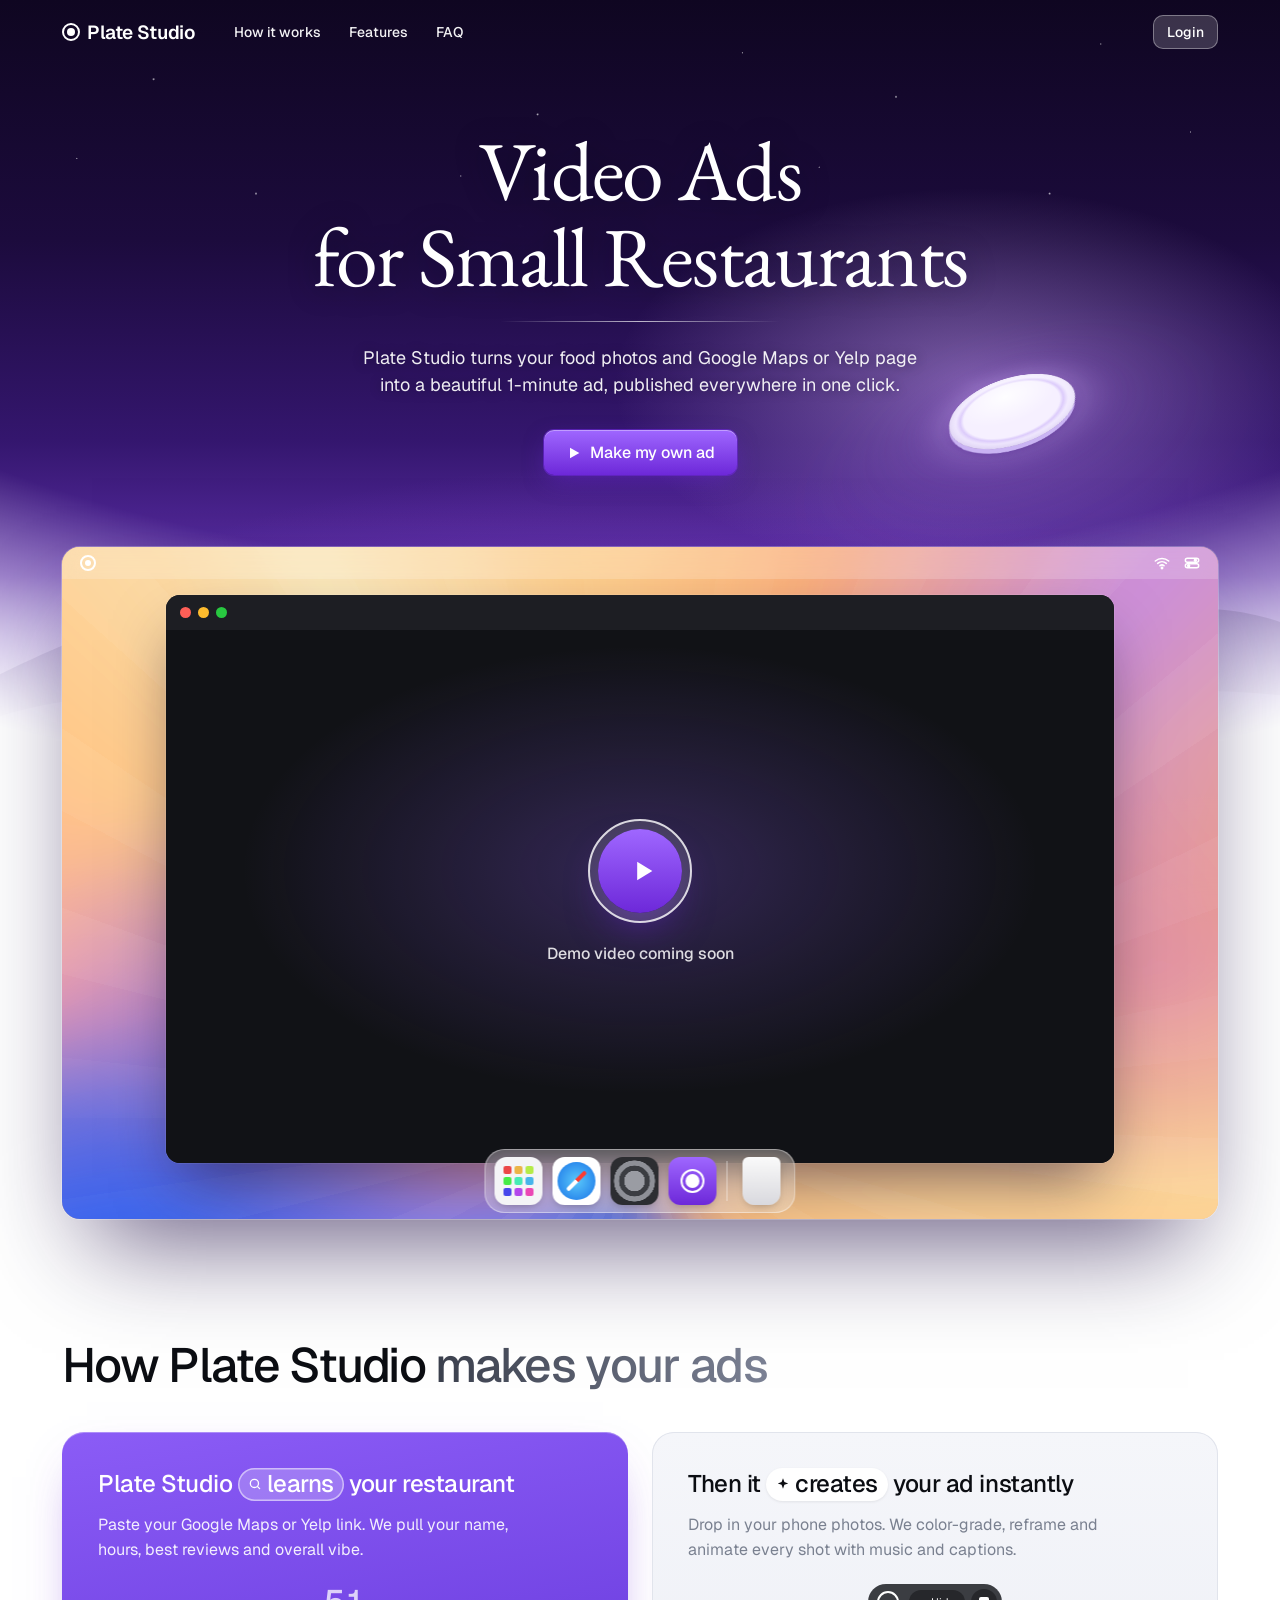
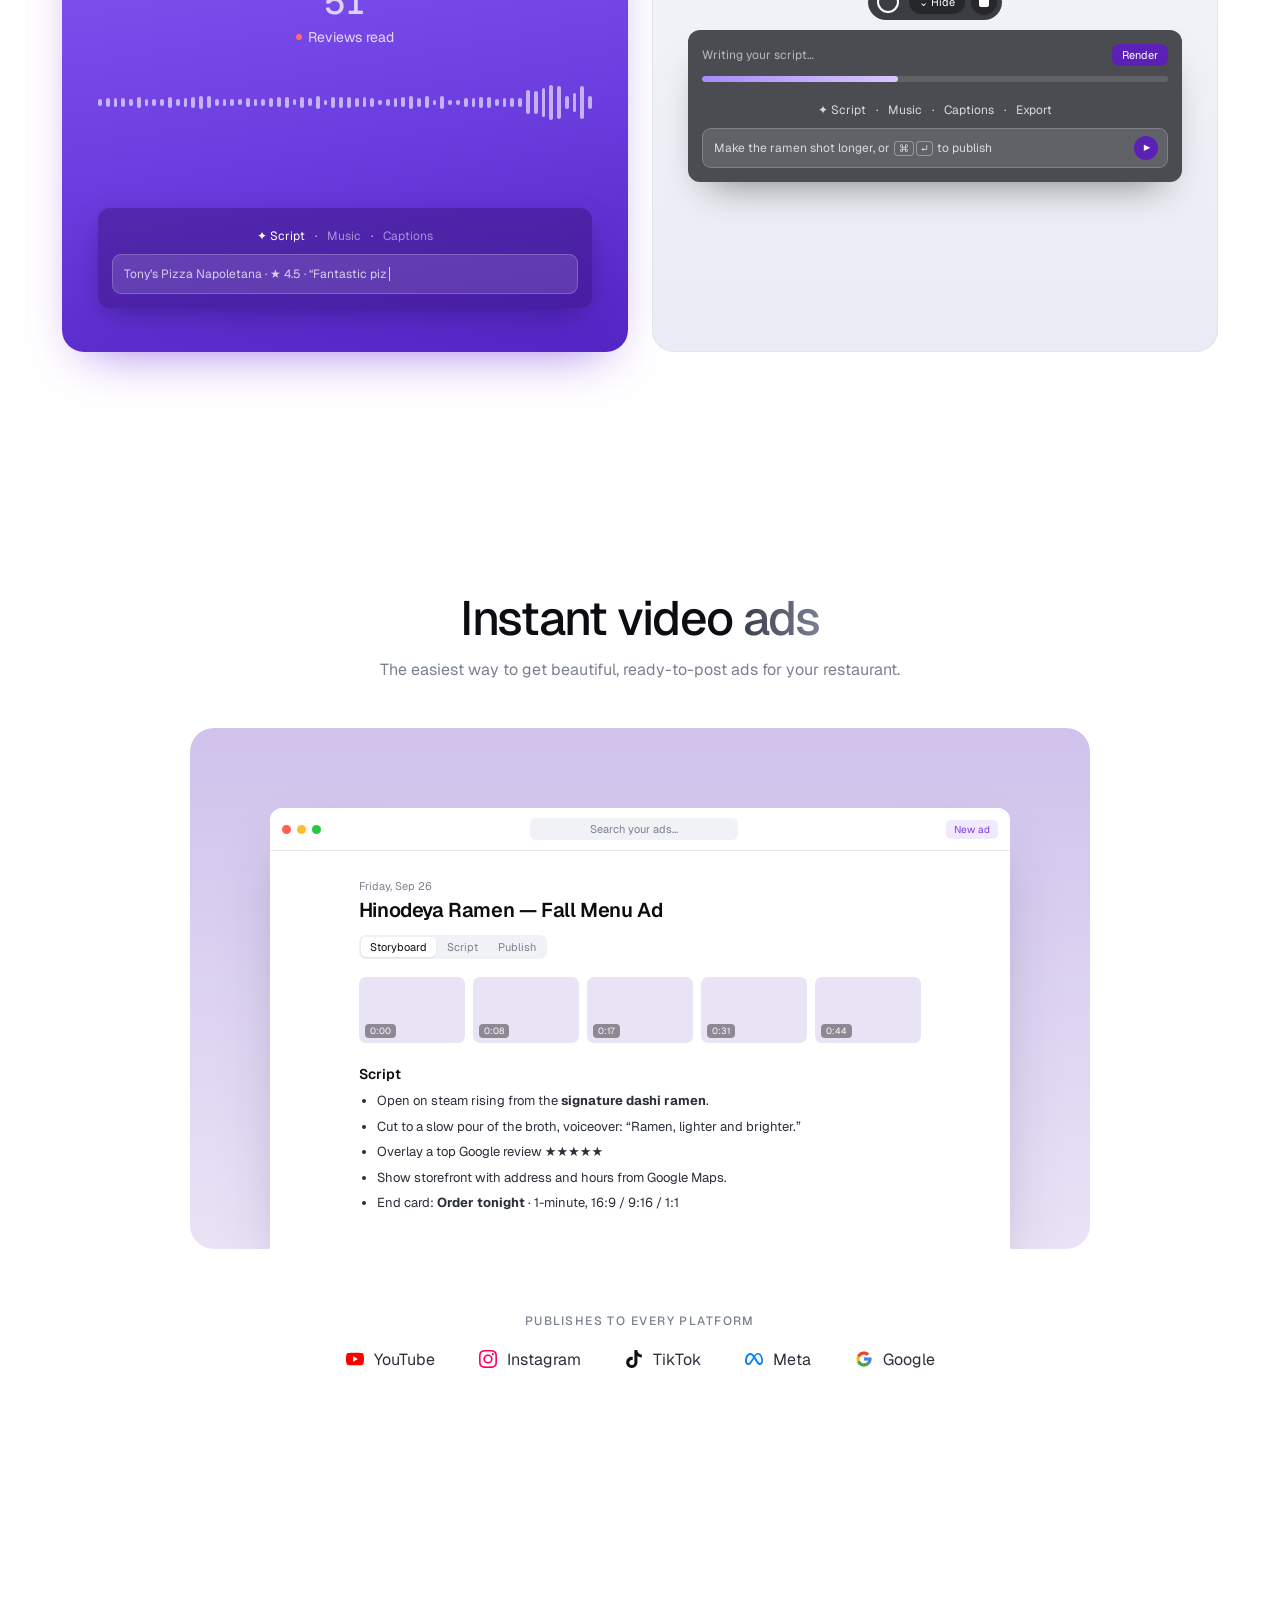
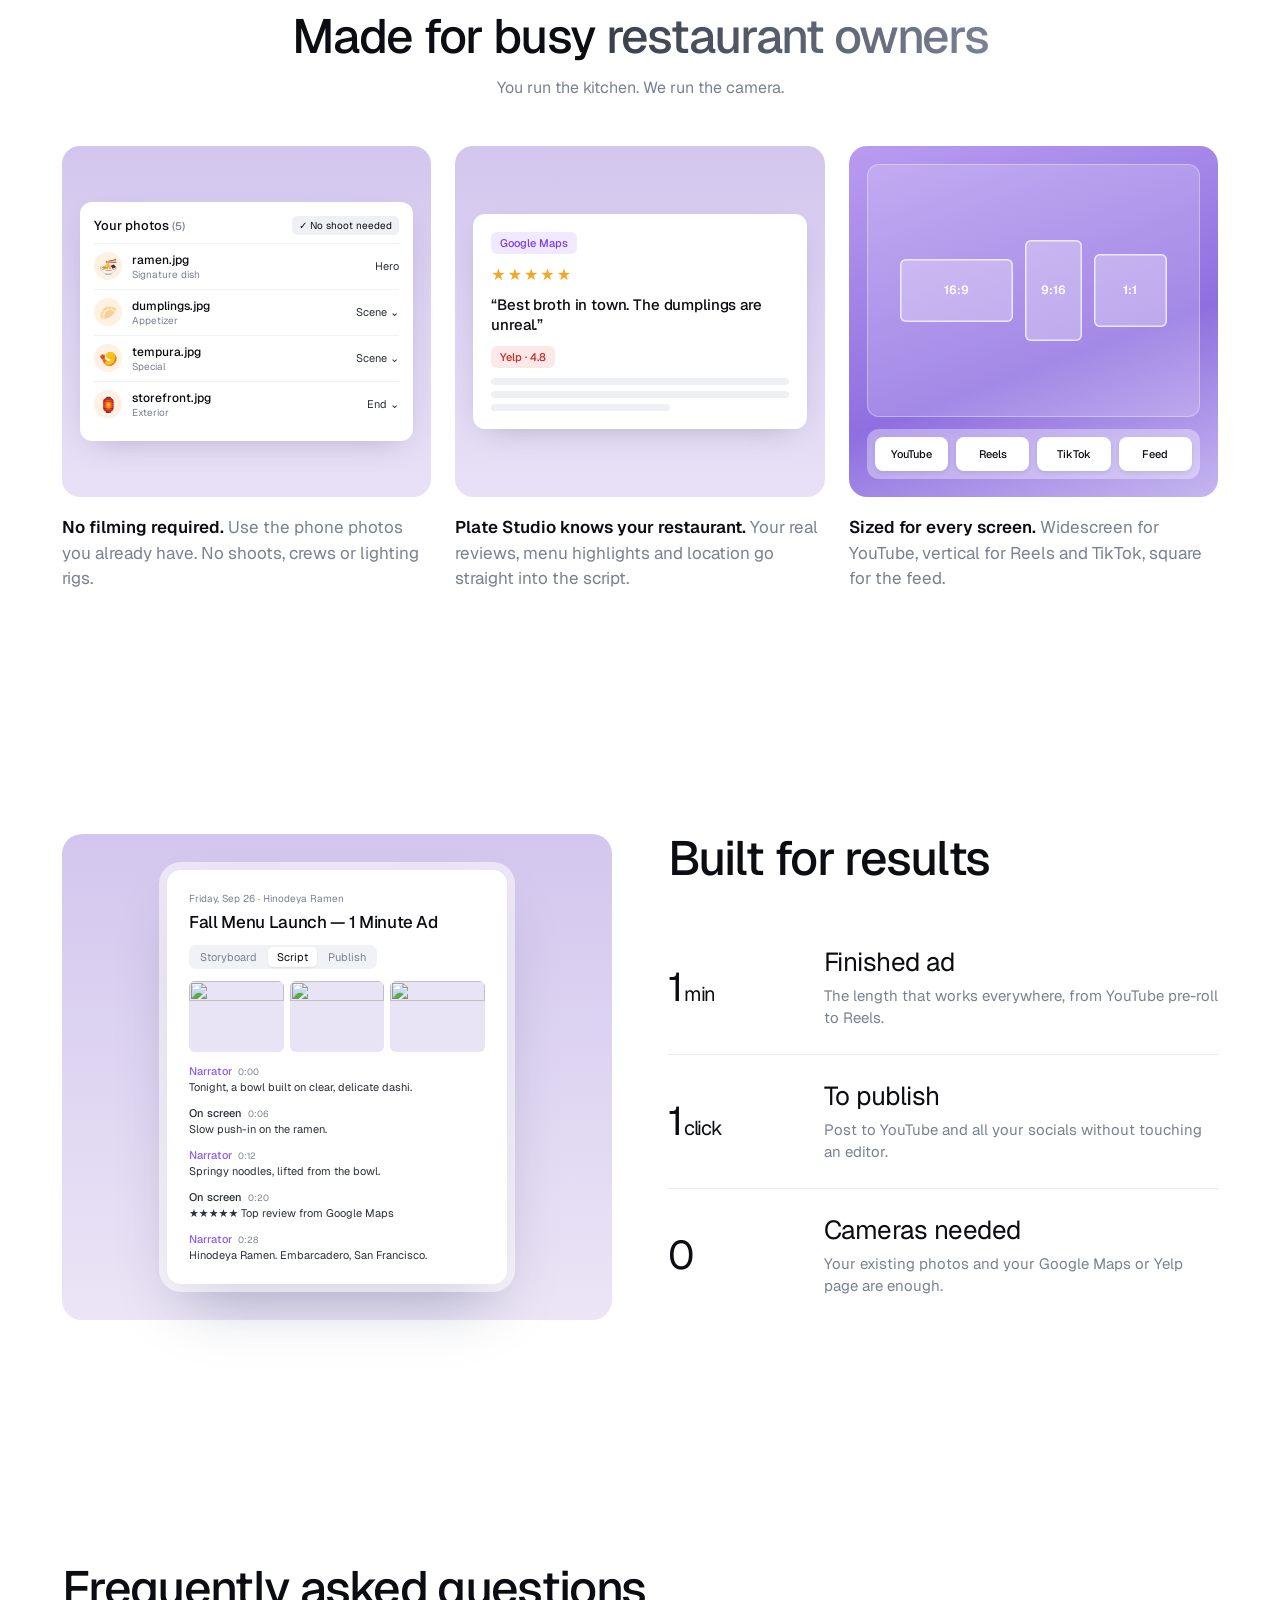
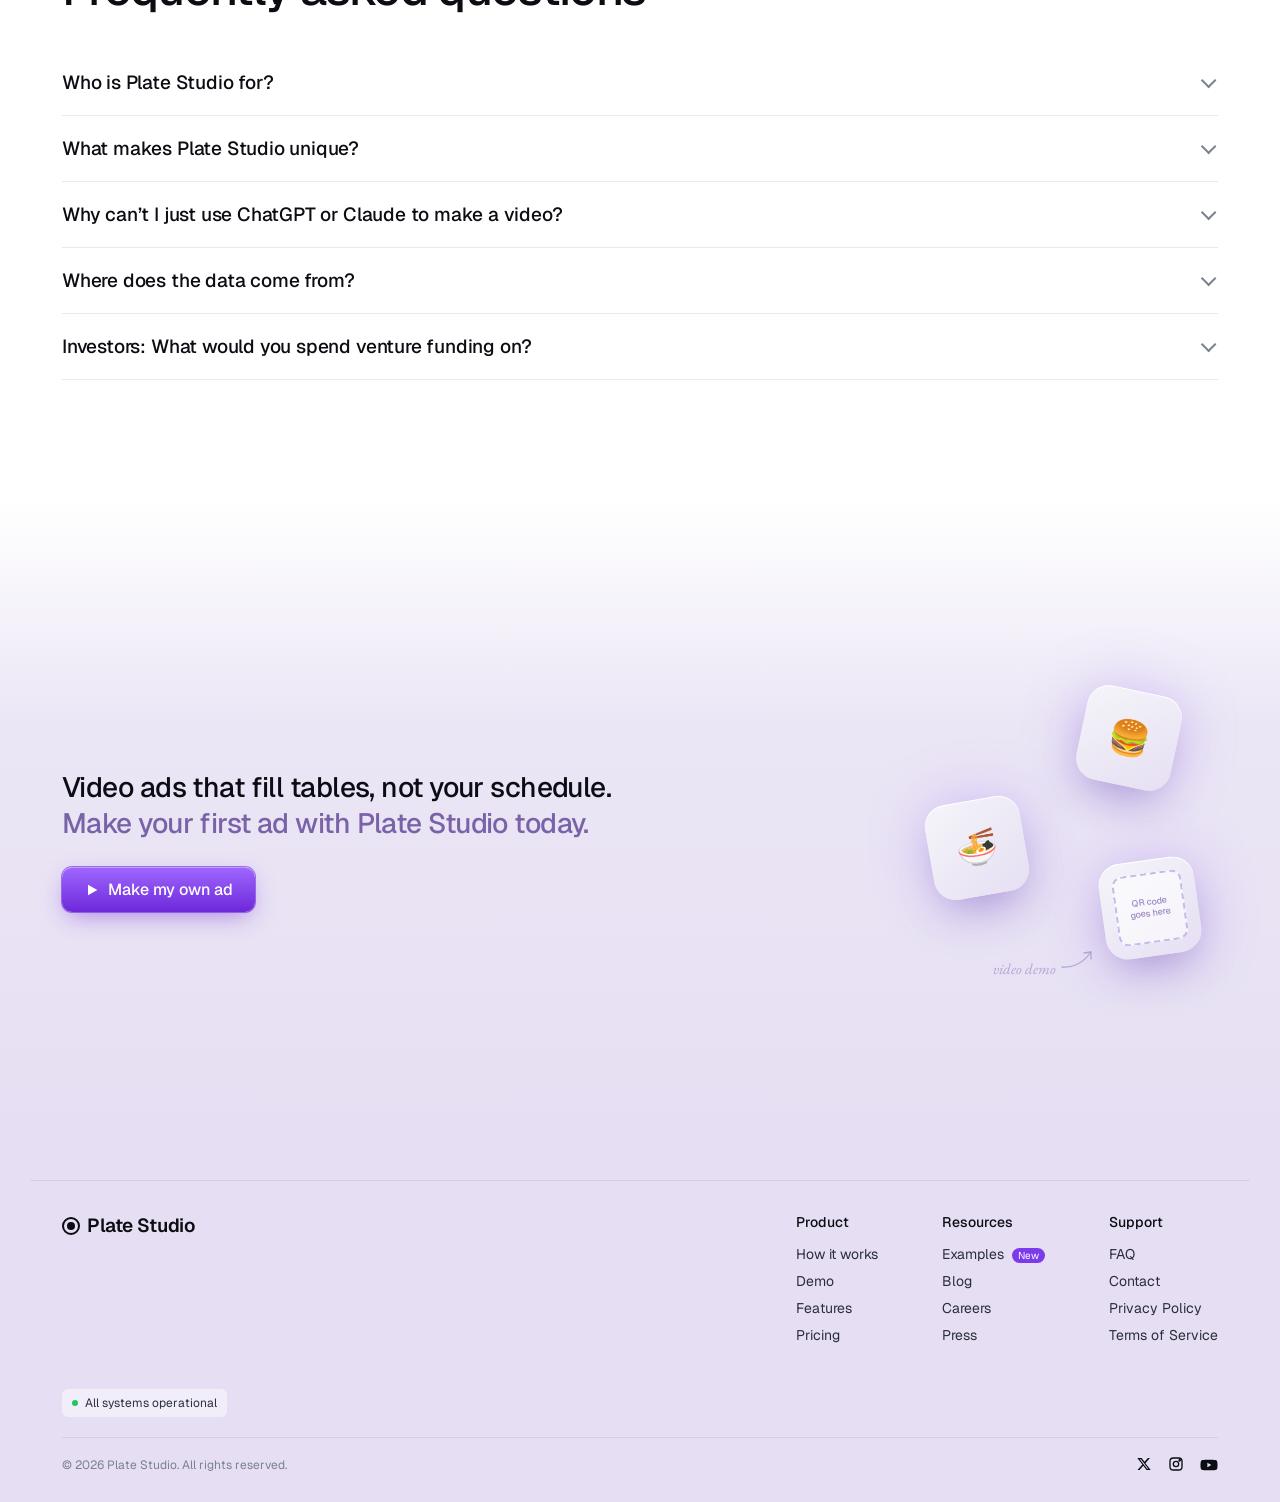
==== index.html @ 03a496a3 "Update index.html" ====
<!doctype html>
<html lang="en">
<head>
  <meta charset="utf-8" />
  <meta name="viewport" content="width=device-width, initial-scale=1" />
  <title>Plate Studio: AI video ads for restaurants</title>
  <meta name="description" content="Dish Motion by Plate Studio turns your food photos and Google Maps or Yelp page into a beautiful 1-minute video ad, published to YouTube and every social in one click." />
  <link rel="icon" href="favicon.svg?v=3" type="image/svg+xml" />
  <link rel="apple-touch-icon" href="apple-touch-icon.png?v=3" />
  <meta property="og:type" content="website" />
  <meta property="og:site_name" content="Plate Studio" />
  <meta property="og:title" content="Plate Studio: AI video ads for restaurants" />
  <meta property="og:description" content="Turn your food photos and Google Maps or Yelp page into a beautiful 1-minute video ad, published everywhere in one click." />
  <meta property="og:image" content="og-image.png" />
  <meta name="twitter:card" content="summary_large_image" />
  <link rel="preconnect" href="https://fonts.googleapis.com" />
  <link rel="preconnect" href="https://fonts.gstatic.com" crossorigin />
  <link href="https://fonts.googleapis.com/css2?family=EB+Garamond:wght@400;500&family=Geist:wght@400;500;600&display=swap" rel="stylesheet" />
  <link rel="stylesheet" href="styles.css?v=3" />
  <script>document.documentElement.classList.add("js");</script>
</head>
<body>

  <!-- NAV -->
  <header class="nav" id="nav">
    <div class="container nav__inner">
      <a href="#" class="logo" aria-label="Plate Studio home">
        <span class="logo__mark" aria-hidden="true"></span>Plate Studio
      </a>
      <nav class="nav__links" aria-label="Primary">
        <a href="#how">How it works</a>
        <a href="#features">Features</a>
        <a href="#faq">FAQ</a>
      </nav>
      <a href="#get-started" class="btn btn--glass btn--sm nav__cta">Login</a>
    </div>
  </header>

  <main>
    <!-- HERO -->
    <section class="hero">
      <div class="hero__sky" aria-hidden="true">
        <span class="hero__sun"></span>
        <svg class="hero__hills" viewBox="0 0 1440 420" preserveAspectRatio="none">
          <path d="M0 300 C120 250 220 220 340 250 S560 190 700 230 S920 200 1060 240 S1300 210 1440 250 L1440 420 L0 420Z" fill="url(#h1)"/>
          <path d="M0 340 C160 300 300 330 460 310 S760 280 900 320 S1200 300 1440 320 L1440 420 L0 420Z" fill="url(#h2)"/>
          <defs>
            <linearGradient id="h1" x1="0" y1="0" x2="0" y2="1"><stop offset="0" stop-color="#3a1a78"/><stop offset="1" stop-color="#8a64d6"/></linearGradient>
            <linearGradient id="h2" x1="0" y1="0" x2="0" y2="1"><stop offset="0" stop-color="#6a45c0"/><stop offset="1" stop-color="#ece4fb"/></linearGradient>
          </defs>
        </svg>
      </div>

      <div class="container hero__inner">
        <h1 class="hero__title">Video Ads<br />for Small Restaurants</h1>
        <span class="hero__rule" aria-hidden="true"></span>
        <p class="hero__sub">
          Plate Studio turns your food photos and Google Maps or Yelp page into a beautiful
          1-minute ad, published everywhere in one click.
        </p>
        <div class="hero__ctas" id="get-started">
          <a href="#" class="btn btn--blue btn--lg">
            <svg width="16" height="16" viewBox="0 0 24 24" fill="currentColor" aria-hidden="true"><polygon points="6 4 20 12 6 20 6 4"/></svg>
            Make my own ad
          </a>
        </div>
      </div>

      <!-- DEMO PLACEHOLDER -->
      <div class="container" id="demo">
        <div class="demo">
          <div class="demo__menubar">
            <span class="logo__mark" aria-hidden="true"></span>
            <span class="demo__menubar-right" aria-hidden="true">
              <svg width="16" height="16" viewBox="0 0 24 24" fill="none" stroke="currentColor" stroke-width="2.4" stroke-linecap="round"><path d="M2 9a15 15 0 0 1 20 0M5.5 12.5a10 10 0 0 1 13 0M9 16a5 5 0 0 1 6 0"/><circle cx="12" cy="19.5" r="1" fill="currentColor"/></svg>
              <svg width="16" height="16" viewBox="0 0 24 24" fill="none" stroke="currentColor" stroke-width="2.2"><rect x="2" y="5" width="20" height="6" rx="3"/><rect x="2" y="13" width="20" height="6" rx="3"/><circle cx="17" cy="8" r="1.5" fill="currentColor"/><circle cx="7" cy="16" r="1.5" fill="currentColor"/></svg>
            </span>
          </div>

          <div class="demo__window">
            <div class="demo__bar"><span></span><span></span><span></span></div>
            <div class="demo__screen">
              <button class="demo__play" aria-label="Play demo (coming soon)">
                <svg width="28" height="28" viewBox="0 0 24 24" fill="currentColor"><polygon points="7 4 20 12 7 20 7 4"/></svg>
              </button>
              <p class="demo__label">Demo video coming soon</p>
            </div>
          </div>

          <div class="demo__dock" aria-hidden="true">
            <span class="dock-app dock-app--grid"><i></i><i></i><i></i><i></i><i></i><i></i><i></i><i></i><i></i></span>
            <span class="dock-app dock-app--compass"></span>
            <span class="dock-app dock-app--gear"></span>
            <span class="dock-app dock-app--brand"><span class="logo__mark"></span></span>
            <span class="dock-sep"></span>
            <span class="dock-app dock-app--trash"></span>
          </div>
        </div>
      </div>
    </section>

    <!-- HOW IT WORKS -->
    <section class="section" id="how">
      <div class="container">
        <h2 class="heading">How Plate Studio <span class="fade">makes your ads</span></h2>

        <div class="how">
          <article class="how__card how__card--blue">
            <h3>Plate Studio <span class="pill pill--light">
              <svg width="14" height="14" viewBox="0 0 24 24" fill="none" stroke="currentColor" stroke-width="2.2" stroke-linecap="round"><circle cx="11" cy="11" r="7"/><path d="M20 20l-3.5-3.5"/></svg>learns</span> your restaurant</h3>
            <p>Paste your Google Maps or Yelp link. We pull your name, hours, best reviews and overall vibe.</p>

            <div class="scan">
              <p class="scan__timer" id="scan-count">0</p>
              <p class="scan__label"><span class="dot-live"></span>Reviews read</p>
            </div>
            <div class="wave" id="wave" aria-hidden="true"></div>

            <div class="panel panel--frost">
              <div class="panel__tabs panel__tabs--steps" id="scan-tabs">
                <span class="is-on">Script</span><span>·</span><span>Music</span><span>·</span><span>Captions</span>
              </div>
              <div class="panel__input panel__input--ticker"><span class="ticker" id="review-ticker">Boudin Bakery · ★ 4.4 · “Hopped in to get bread: DELICIOUS SOURDOUGH!”</span><span class="caret" aria-hidden="true"></span></div>
            </div>
          </article>

          <article class="how__card how__card--light">
            <h3>Then it <span class="pill pill--dark">
              <svg width="14" height="14" viewBox="0 0 24 24" fill="currentColor"><path d="M12 2l2.4 6.6L21 11l-6.6 2.4L12 20l-2.4-6.6L3 11l6.6-2.4z"/></svg>creates</span> your ad instantly</h3>
            <p>Drop in your phone photos. We color-grade, reframe and animate every shot with music and captions.</p>

            <div class="toolbar"><span class="toolbar__logo"></span><span class="toolbar__btn">⌄ Hide</span><span class="toolbar__stop"></span></div>
            <div class="panel panel--dark">
              <div class="panel__head">
                <span class="panel__muted" id="stage-text">Reading your reviews…</span>
                <span class="tag">Render</span>
              </div>
              <div class="progress"><div class="progress__bar" id="progress-bar"></div></div>
              <div class="panel__tabs panel__tabs--dark">
                <span>✦ Script</span><span>·</span><span>Music</span><span>·</span><span>Captions</span><span>·</span><span>Export</span>
              </div>
              <div class="panel__input panel__input--dark">
                Make the ramen shot longer, or <kbd>⌘</kbd><kbd>↵</kbd> to publish
                <span class="send">▶</span>
              </div>
            </div>
          </article>
        </div>
      </div>
    </section>

    <!-- BIG PRODUCT PANEL -->
    <section class="section section--center">
      <div class="container">
        <h2 class="heading">Instant video <span class="fade">ads</span></h2>
        <p class="sub">The easiest way to get beautiful, ready-to-post ads for your restaurant.</p>

        <div class="showcase">
          <div class="window">
            <div class="window__bar">
              <span class="d d--r"></span><span class="d d--y"></span><span class="d d--g"></span>
              <span class="window__search">Search your ads…</span>
              <span class="window__btn">New ad</span>
            </div>
            <div class="window__body">
              <p class="window__date">Friday, Sep 26</p>
              <h4 class="window__title">Hinodeya Ramen — Fall Menu Ad</h4>
              <div class="window__tabs"><span class="on">Storyboard</span><span>Script</span><span>Publish</span></div>
              <div class="frames">
                <div class="frame f1"><span>0:00</span></div>
                <div class="frame f2"><span>0:08</span></div>
                <div class="frame f3"><span>0:17</span></div>
                <div class="frame f4"><span>0:31</span></div>
                <div class="frame f5"><span>0:44</span></div>
              </div>
              <p class="window__h">Script</p>
              <ul class="window__list">
                <li>Open on steam rising from the <b>signature dashi ramen</b>.</li>
                <li>Cut to a slow pour of the broth, voiceover: “Ramen, lighter and brighter.”</li>
                <li>Overlay a top Google review ★★★★★</li>
                <li>Show storefront with address and hours from Google Maps.</li>
                <li>End card: <b>Order tonight</b> · 1-minute, 16:9 / 9:16 / 1:1</li>
              </ul>
            </div>
          </div>
        </div>

        <p class="compat__label">Publishes to every platform</p>
        <div class="compat">
          <span><svg viewBox="0 0 24 24" style="--c:#ff0000" aria-hidden="true"><path d="M23.498 6.186a3.016 3.016 0 0 0-2.122-2.136C19.505 3.545 12 3.545 12 3.545s-7.505 0-9.377.505A3.017 3.017 0 0 0 .502 6.186C0 8.07 0 12 0 12s0 3.93.502 5.814a3.016 3.016 0 0 0 2.122 2.136c1.871.505 9.376.505 9.376.505s7.505 0 9.377-.505a3.015 3.015 0 0 0 2.122-2.136C24 15.93 24 12 24 12s0-3.93-.502-5.814zM9.545 15.568V8.432L15.818 12l-6.273 3.568z"/></svg>YouTube</span>
          <span><svg viewBox="0 0 24 24" style="--c:#ff0069" aria-hidden="true"><path d="M7.0301.084c-1.2768.0602-2.1487.264-2.911.5634-.7888.3075-1.4575.72-2.1228 1.3877-.6652.6677-1.075 1.3368-1.3802 2.127-.2954.7638-.4956 1.6365-.552 2.914-.0564 1.2775-.0689 1.6882-.0626 4.947.0062 3.2586.0206 3.6671.0825 4.9473.061 1.2765.264 2.1482.5635 2.9107.308.7889.72 1.4573 1.388 2.1228.6679.6655 1.3365 1.0743 2.1285 1.38.7632.295 1.6361.4961 2.9134.552 1.2773.056 1.6884.069 4.9462.0627 3.2578-.0062 3.668-.0207 4.9478-.0814 1.28-.0607 2.147-.2652 2.9098-.5633.7889-.3086 1.4578-.72 2.1228-1.3881.665-.6682 1.0745-1.3378 1.3795-2.1284.2957-.7632.4966-1.636.552-2.9124.056-1.2809.0692-1.6898.063-4.948-.0063-3.2583-.021-3.6668-.0817-4.9465-.0607-1.2797-.264-2.1487-.5633-2.9117-.3084-.7889-.72-1.4568-1.3876-2.1228C21.2982 1.33 20.628.9208 19.8378.6165 19.074.321 18.2017.1197 16.9244.0645 15.6471.0093 15.236-.005 11.977.0014 8.718.0076 8.31.0215 7.0301.0839m.1402 21.6932c-1.17-.0509-1.8053-.2453-2.2287-.408-.5606-.216-.96-.4771-1.3819-.895-.422-.4178-.6811-.8186-.9-1.378-.1644-.4234-.3624-1.058-.4171-2.228-.0595-1.2645-.072-1.6442-.079-4.848-.007-3.2037.0053-3.583.0607-4.848.05-1.169.2456-1.805.408-2.2282.216-.5613.4762-.96.895-1.3816.4188-.4217.8184-.6814 1.3783-.9003.423-.1651 1.0575-.3614 2.227-.4171 1.2655-.06 1.6447-.072 4.848-.079 3.2033-.007 3.5835.005 4.8495.0608 1.169.0508 1.8053.2445 2.228.408.5608.216.96.4754 1.3816.895.4217.4194.6816.8176.9005 1.3787.1653.4217.3617 1.056.4169 2.2263.0602 1.2655.0739 1.645.0796 4.848.0058 3.203-.0055 3.5834-.061 4.848-.051 1.17-.245 1.8055-.408 2.2294-.216.5604-.4763.96-.8954 1.3814-.419.4215-.8181.6811-1.3783.9-.4224.1649-1.0577.3617-2.2262.4174-1.2656.0595-1.6448.072-4.8493.079-3.2045.007-3.5825-.006-4.848-.0608M16.953 5.5864A1.44 1.44 0 1 0 18.39 4.144a1.44 1.44 0 0 0-1.437 1.4424M5.8385 12.012c.0067 3.4032 2.7706 6.1557 6.173 6.1493 3.4026-.0065 6.157-2.7701 6.1506-6.1733-.0065-3.4032-2.771-6.1565-6.174-6.1498-3.403.0067-6.156 2.771-6.1496 6.1738M8 12.0077a4 4 0 1 1 4.008 3.9921A3.9996 3.9996 0 0 1 8 12.0077"/></svg>Instagram</span>
          <span><svg viewBox="0 0 24 24" style="--c:#111" aria-hidden="true"><path d="M12.525.02c1.31-.02 2.61-.01 3.91-.02.08 1.53.63 3.09 1.75 4.17 1.12 1.11 2.7 1.62 4.24 1.79v4.03c-1.44-.05-2.89-.35-4.2-.97-.57-.26-1.1-.59-1.62-.93-.01 2.92.01 5.84-.02 8.75-.08 1.4-.54 2.79-1.35 3.94-1.31 1.92-3.58 3.17-5.91 3.21-1.43.08-2.86-.31-4.08-1.03-2.02-1.19-3.44-3.37-3.65-5.71-.02-.5-.03-1-.01-1.49.18-1.9 1.12-3.72 2.58-4.96 1.66-1.44 3.98-2.13 6.15-1.72.02 1.48-.04 2.96-.04 4.44-.99-.32-2.15-.23-3.02.37-.63.41-1.11 1.04-1.36 1.75-.21.51-.15 1.07-.14 1.61.24 1.64 1.82 3.02 3.5 2.87 1.12-.01 2.19-.66 2.77-1.61.19-.33.4-.67.41-1.06.1-1.79.06-3.57.07-5.36.01-4.03-.01-8.05.02-12.07z"/></svg>TikTok</span>
          <span><svg viewBox="0 0 24 24" style="--c:#0081fb" aria-hidden="true"><path d="M6.915 4.03c-1.968 0-3.683 1.28-4.871 3.113C.704 9.208 0 11.883 0 14.449c0 .706.07 1.369.21 1.973a6.624 6.624 0 0 0 .265.86 5.297 5.297 0 0 0 .371.761c.696 1.159 1.818 1.927 3.593 1.927 1.497 0 2.633-.671 3.965-2.444.76-1.012 1.144-1.626 2.663-4.32l.756-1.339.186-.325c.061.1.121.196.183.3l2.152 3.595c.724 1.21 1.665 2.556 2.47 3.314 1.046.987 1.992 1.22 3.06 1.22 1.075 0 1.876-.355 2.455-.843a3.743 3.743 0 0 0 .81-.973c.542-.939.861-2.127.861-3.745 0-2.72-.681-5.357-2.084-7.45-1.282-1.912-2.957-2.93-4.716-2.93-1.047 0-2.088.467-3.053 1.308-.652.57-1.257 1.29-1.82 2.05-.69-.875-1.335-1.547-1.958-2.056-1.182-.966-2.315-1.303-3.454-1.303zm10.16 2.053c1.147 0 2.188.758 2.992 1.999 1.132 1.748 1.647 4.195 1.647 6.4 0 1.548-.368 2.9-1.839 2.9-.58 0-1.027-.23-1.664-1.004-.496-.601-1.343-1.878-2.832-4.358l-.617-1.028a44.908 44.908 0 0 0-1.255-1.98c.07-.109.141-.224.211-.327 1.12-1.667 2.118-2.602 3.358-2.602zm-10.201.553c1.265 0 2.058.791 2.675 1.446.307.327.737.871 1.234 1.579l-1.02 1.566c-.757 1.163-1.882 3.017-2.837 4.338-1.191 1.649-1.81 1.817-2.486 1.817-.524 0-1.038-.237-1.383-.794-.263-.426-.464-1.13-.464-2.046 0-2.221.63-4.535 1.66-6.088.454-.687.964-1.226 1.533-1.533a2.264 2.264 0 0 1 1.088-.285z"/></svg>Meta</span>
          <span><svg viewBox="0 0 48 48" aria-hidden="true"><path fill="#FBBC05" d="M43.611 20.083H42V20H24v8h11.303c-1.649 4.657-6.08 8-11.303 8-6.627 0-12-5.373-12-12s5.373-12 12-12c3.059 0 5.842 1.154 7.961 3.039l5.657-5.657C34.046 6.053 29.268 4 24 4 12.955 4 4 12.955 4 24s8.955 20 20 20 20-8.955 20-20c0-1.341-.138-2.65-.389-3.917z"/><path fill="#EA4335" d="M6.306 14.691l6.571 4.819C14.655 15.108 18.961 12 24 12c3.059 0 5.842 1.154 7.961 3.039l5.657-5.657C34.046 6.053 29.268 4 24 4 16.318 4 9.656 8.337 6.306 14.691z"/><path fill="#34A853" d="M24 44c5.166 0 9.86-1.977 13.409-5.192l-6.19-5.238A11.91 11.91 0 0 1 24 36c-5.202 0-9.619-3.317-11.283-7.946l-6.522 5.025C9.505 39.556 16.227 44 24 44z"/><path fill="#4285F4" d="M43.611 20.083H42V20H24v8h11.303a12.04 12.04 0 0 1-4.087 5.571l.003-.002 6.19 5.238C36.971 39.205 44 34 44 24c0-1.341-.138-2.65-.389-3.917z"/></svg>Google</span>
        </div>
      </div>
    </section>

    <!-- FEATURES -->
    <section class="section section--center" id="features">
      <div class="container">
        <h2 class="heading">Made for busy <span class="fade">restaurant owners</span></h2>
        <p class="sub">You run the kitchen. We run the camera.</p>

        <div class="feats">
          <article class="feat">
            <div class="feat__art">
              <div class="mini">
                <div class="mini__head"><b>Your photos <span>(5)</span></b><span class="ok">✓ No shoot needed</span></div>
                <div class="mini__row"><span class="av">🍜</span><div><b>ramen.jpg</b><small>Signature dish</small></div><em>Hero</em></div>
                <div class="mini__row"><span class="av">🥟</span><div><b>dumplings.jpg</b><small>Appetizer</small></div><em>Scene ⌄</em></div>
                <div class="mini__row"><span class="av">🍤</span><div><b>tempura.jpg</b><small>Special</small></div><em>Scene ⌄</em></div>
                <div class="mini__row"><span class="av">🏮</span><div><b>storefront.jpg</b><small>Exterior</small></div><em>End ⌄</em></div>
              </div>
            </div>
            <p><b>No filming required.</b> Use the phone photos you already have. No shoots, crews or lighting rigs.</p>
          </article>

          <article class="feat">
            <div class="feat__art">
              <div class="review">
                <span class="chip">Google Maps</span>
                <p class="stars">★★★★★</p>
                <p class="quote">“Best broth in town. The dumplings are unreal.”</p>
                <span class="chip chip--alt">Yelp · 4.8</span>
                <div class="lines"><span></span><span></span><span class="short"></span></div>
              </div>
            </div>
            <p><b>Plate Studio knows your restaurant.</b> Your real reviews, menu highlights and location go straight into the script.</p>
          </article>

          <article class="feat">
            <div class="feat__art feat__art--purple">
              <div class="ratios">
                <span class="r r--wide">16:9</span>
                <span class="r r--tall">9:16</span>
                <span class="r r--sq">1:1</span>
              </div>
              <div class="keys"><span>YouTube</span><span>Reels</span><span>TikTok</span><span>Feed</span></div>
            </div>
            <p><b>Sized for every screen.</b> Widescreen for YouTube, vertical for Reels and TikTok, square for the feed.</p>
          </article>
        </div>
      </div>
    </section>

    <!-- STATS -->
    <section class="section">
      <div class="container split">
        <div class="split__art">
          <div class="tablet" id="tablet">
            <p class="tablet__meta">Friday, Sep 26 · <span data-t="name">Hinodeya Ramen</span></p>
            <h4 data-t="title">Fall Menu Launch — 1 Minute Ad</h4>
            <div class="window__tabs"><span>Storyboard</span><span class="on">Script</span><span>Publish</span></div>
            <div class="tablet__shots">
              <img data-t="shot" alt="" src="https://images.unsplash.com/photo-1569718212165-3a8278d5f624?w=240&amp;q=70&amp;auto=format&amp;fit=crop" />
              <img data-t="shot" alt="" src="https://images.unsplash.com/photo-1612927601601-6638404737ce?w=240&amp;q=70&amp;auto=format&amp;fit=crop" />
              <img data-t="shot" alt="" src="https://images.unsplash.com/photo-1591325418441-ff678baf78ef?w=240&amp;q=70&amp;auto=format&amp;fit=crop" />
            </div>
            <div class="tline"><b>Narrator</b><small>0:00</small><p data-t="line">Tonight, a bowl built on clear, delicate dashi.</p></div>
            <div class="tline"><b class="grey">On screen</b><small>0:06</small><p data-t="line">Slow push-in on the ramen.</p></div>
            <div class="tline"><b>Narrator</b><small>0:12</small><p data-t="line">Springy noodles, lifted from the bowl.</p></div>
            <div class="tline"><b class="grey">On screen</b><small>0:20</small><p data-t="line">★★★★★ Top review from Google Maps</p></div>
            <div class="tline"><b>Narrator</b><small>0:28</small><p data-t="line">Hinodeya Ramen. Embarcadero, San Francisco.</p></div>
          </div>
        </div>
        <div class="split__text">
          <h2 class="heading heading--left">Built for results</h2>
          <div class="stat"><p class="stat__num">1<small>min</small></p><div><h3>Finished ad</h3><p>The length that works everywhere, from YouTube pre-roll to Reels.</p></div></div>
          <div class="stat"><p class="stat__num">1<small>click</small></p><div><h3>To publish</h3><p>Post to YouTube and all your socials without touching an editor.</p></div></div>
          <div class="stat"><p class="stat__num">0</p><div><h3>Cameras needed</h3><p>Your existing photos and your Google Maps or Yelp page are enough.</p></div></div>
        </div>
      </div>
    </section>

    <!-- FAQ -->
    <section class="section" id="faq">
      <div class="container">
        <h2 class="heading heading--left">Frequently asked questions</h2>
        <div class="faq">
          <details><summary>Who is Plate Studio for?</summary><p>Plate Studio is for busy restaurant owners who want professional video ads but don’t have the time, budget or skills to film and edit them. If you can run a kitchen, you can run a campaign.</p></details>
          <details><summary>What makes Plate Studio unique?</summary><p>It’s built only for restaurants and turns your real reviews and photos into a finished video ad from a single link. No tech skills needed: edit with simple sliders or by telling the AI, then publish everywhere in one click.</p></details>
          <details><summary>Why can’t I just use ChatGPT or Claude to make a video?</summary><p>General AI tools make you write the script, gather your reviews and photos, and format it yourself. Plate Studio does all of that for you automatically.</p></details>
          <details><summary>Where does the data come from?</summary><p>Only from your Google reviews, Yelp page and the photos you upload, and you can edit everything before it goes live.</p></details>
          <details><summary>Investors: What would you spend venture funding on?</summary><p>Better AI APIs for faster, higher-quality videos, and marketing so more restaurants know about Plate Studio.</p></details>
        </div>
      </div>
    </section>

    <!-- FINAL CTA -->
    <section class="cta">
      <div class="container cta__inner">
        <div>
          <h2>Video ads that fill tables, not your schedule.<br /><span class="shine">Make your first ad with Plate Studio today.</span></h2>
          <a href="#" class="btn btn--blue btn--lg">
            <svg width="16" height="16" viewBox="0 0 24 24" fill="currentColor" aria-hidden="true"><polygon points="6 4 20 12 6 20 6 4"/></svg>
            Make my own ad
          </a>
        </div>
        <div class="keycaps" aria-hidden="true">
          <span class="keycap keycap--a">🍔</span>
          <span class="keycap keycap--b">🍜</span>
          <!-- Replace the text with <img src="qr.png" alt="Scan to make your ad" /> -->
          <span class="keycap keycap--qr"><span class="qr">QR code goes here</span></span>
          <span class="qr-note">video demo<svg viewBox="0 0 34 22" fill="none" stroke="currentColor" stroke-width="1.3" stroke-linecap="round" stroke-linejoin="round"><path d="M2 19c8 1 20-2 29-15"/><path d="M24 5l7-1 0 7"/></svg></span>
        </div>
      </div>
    </section>
  </main>

  <!-- FOOTER -->
  <footer class="footer">
    <div class="container">
      <div class="footer__grid">
        <a href="#" class="logo logo--dark"><span class="logo__mark" aria-hidden="true"></span>Plate Studio</a>
        <div class="footer__cols">
          <div><h4>Product</h4><a href="#how">How it works</a><a href="#demo">Demo</a><a href="#features">Features</a><a href="#">Pricing</a></div>
          <div><h4>Resources</h4><a href="#">Examples <span class="new">New</span></a><a href="#">Blog</a><a href="#">Careers</a><a href="#">Press</a></div>
          <div><h4>Support</h4><a href="#faq">FAQ</a><a href="#">Contact</a><a href="#">Privacy Policy</a><a href="#">Terms of Service</a></div>
        </div>
      </div>
      <p class="status-ok"><span></span>All systems operational</p>
      <div class="footer__bottom">
        <p>© <span id="year"></span> Plate Studio. All rights reserved.</p>
        <div class="socials">
          <a href="#" aria-label="X"><svg width="16" height="16" viewBox="0 0 24 24" fill="currentColor"><path d="M17.8 3h3.1l-6.8 7.8L22 21h-6.2l-4.9-6.4L5.3 21H2.2l7.3-8.3L2 3h6.4l4.4 5.8zM16.7 19.2h1.7L7.4 4.7H5.6z"/></svg></a>
          <a href="#" aria-label="Instagram"><svg width="16" height="16" viewBox="0 0 24 24" fill="none" stroke="currentColor" stroke-width="2"><rect x="3" y="3" width="18" height="18" rx="5"/><circle cx="12" cy="12" r="4"/><circle cx="17.5" cy="6.5" r="1" fill="currentColor"/></svg></a>
          <a href="#" aria-label="YouTube"><svg width="18" height="18" viewBox="0 0 24 24" fill="currentColor"><path d="M23 7.5a3 3 0 0 0-2.1-2.1C19 5 12 5 12 5s-7 0-8.9.4A3 3 0 0 0 1 7.5 31 31 0 0 0 .6 12 31 31 0 0 0 1 16.5a3 3 0 0 0 2.1 2.1C5 19 12 19 12 19s7 0 8.9-.4a3 3 0 0 0 2.1-2.1 31 31 0 0 0 .4-4.5 31 31 0 0 0-.4-4.5zM9.8 15.1V8.9l5.4 3.1z"/></svg></a>
        </div>
      </div>
    </div>
  </footer>

  <script src="script.js"></script>
</body>
</html>
---- styles.css ----
:root {
  --ink: #0b0d12;
  --ink-2: #2a2f3a;
  --muted: #7a8190;
  --line: #e7e9ee;
  --blue: #7c3aed;
  --blue-2: #a78bfa;
  --panel: #e8e2f4;
  --sans: "Geist", ui-sans-serif, system-ui, -apple-system, sans-serif;
  --serif: "EB Garamond", Georgia, serif;
}

* { box-sizing: border-box; margin: 0; padding: 0; }
html { scroll-behavior: smooth; }
body {
  font-family: var(--sans);
  color: var(--ink);
  background: #fff;
  -webkit-font-smoothing: antialiased;
  overflow-x: hidden;
}
a { color: inherit; text-decoration: none; }
img, svg { display: block; }
button { font: inherit; border: 0; background: none; cursor: pointer; }

.container { width: 100%; max-width: 1220px; margin: 0 auto; padding: 0 16px; }
@media (min-width: 768px) { .container { padding: 0 32px; } }

/* ---------- Buttons ---------- */
.btn {
  display: inline-flex; align-items: center; gap: 8px;
  font-weight: 500; border-radius: 10px; transition: transform .15s, box-shadow .15s, background .15s;
}
.btn:hover { transform: translateY(-1px); }
.btn--sm { padding: 8px 14px; font-size: 14px; }
.btn--lg { padding: 12px 22px; font-size: 16px; }
.btn--blue {
  color: #fff;
  background: linear-gradient(180deg, #9f67ff 0%, #6d28d9 100%);
  box-shadow: inset 0 1px 0 rgba(255,255,255,.35), 0 8px 24px -6px rgba(109,40,217,.55), 0 0 0 1px rgba(109,40,217,.6);
}
.btn--glass {
  color: #fff;
  background: rgba(255,255,255,.18);
  box-shadow: inset 0 0 0 1px rgba(255,255,255,.35);
  backdrop-filter: blur(10px);
}

/* ---------- Nav ---------- */
.nav { position: fixed; inset: 0 0 auto; z-index: 50; transition: background .2s, box-shadow .2s; }
.nav__inner { height: 64px; display: flex; align-items: center; gap: 40px; }
.nav__links { display: flex; gap: 28px; font-size: 14px; font-weight: 500; color: #fff; }
.nav__links a { opacity: .95; }
.nav__links a:hover { opacity: 1; }
.nav__cta { margin-left: auto; }
.logo { display: inline-flex; align-items: center; gap: 7px; font-weight: 600; font-size: 19px; letter-spacing: -.02em; color: #fff; }
.logo__mark {
  width: 18px; height: 18px; border-radius: 50%;
  border: 2px solid currentColor; position: relative;
}
.logo__mark::after { content: ""; position: absolute; inset: 3px; border-radius: 50%; background: currentColor; }
.logo--dark { color: var(--ink); }

.nav.is-scrolled { background: rgba(255,255,255,.8); backdrop-filter: blur(14px); box-shadow: 0 1px 0 var(--line); }
.nav.is-scrolled .logo, .nav.is-scrolled .nav__links { color: var(--ink); }
.nav.is-scrolled .btn--glass { color: #fff; background: var(--ink); box-shadow: none; }
@media (max-width: 640px) { .nav__links { display: none; } }

/* ---------- Hero ---------- */
.hero { position: relative; padding-top: 128px; }
.hero__sky {
  position: absolute; inset: 0 0 auto; height: 800px; overflow: hidden; z-index: -1;
  background:
    radial-gradient(40% 35% at 76% 48%, rgba(216,180,254,.45), rgba(216,180,254,0) 70%),
    radial-gradient(80% 60% at 50% 100%, rgba(168,85,247,.55), rgba(168,85,247,0) 70%),
    linear-gradient(180deg, #0f0621 0%, #1c0b3d 30%, #34166e 55%, #5b2ea6 72%, #c9b6f2 90%);
  -webkit-mask-image: radial-gradient(120% 100% at 50% 0%, #000 72%, transparent 100%);
          mask-image: radial-gradient(120% 100% at 50% 0%, #000 72%, transparent 100%);
}
.hero__sun {
  position: absolute; left: 79%; top: 51%; width: 130px; height: 130px;
  transform: translate(-50%, -50%) perspective(500px) rotateY(-28deg) rotateX(55deg); /* tilted back and turned toward the page center */
  border-radius: 50%;
  /* Plate: flat well, a soft ring where it lifts, then a brighter rim */
  background:
    radial-gradient(circle at 38% 34%, rgba(255,255,255,.9), transparent 45%),
    radial-gradient(circle, #f6f0ff 0 54%, #dccbfb 58%, #f3ecff 63%, #fff 82%, #e2d4fb 100%);
  box-shadow: inset 0 -3px 8px rgba(120,80,200,.25), 3px 7px 0 -1px #c9b3f3, 5px 11px 12px -4px rgba(60,20,120,.35), 0 0 40px 10px rgba(216,180,254,.3), 0 0 140px 50px rgba(168,85,247,.15);
}
.hero__sky::before {
  content: ""; position: absolute; inset: 0 0 45%;
  background-image:
    radial-gradient(1.5px 1.5px at 12% 18%, #fff, transparent), radial-gradient(1px 1px at 28% 8%, #fff, transparent),
    radial-gradient(1.5px 1.5px at 42% 26%, #fff, transparent), radial-gradient(1px 1px at 58% 12%, #fff, transparent),
    radial-gradient(1.5px 1.5px at 70% 22%, #fff, transparent), radial-gradient(1px 1px at 86% 10%, #fff, transparent),
    radial-gradient(1px 1px at 93% 30%, #fff, transparent), radial-gradient(1px 1px at 6% 36%, #fff, transparent),
    radial-gradient(1.5px 1.5px at 20% 44%, #fff, transparent), radial-gradient(1px 1px at 36% 40%, #fff, transparent),
    radial-gradient(1px 1px at 64% 38%, #fff, transparent), radial-gradient(1.5px 1.5px at 82% 44%, #fff, transparent);
  opacity: .7; animation: twinkle 4s ease-in-out infinite;
}
@keyframes twinkle { 50% { opacity: .35; } }
.hero__hills { position: absolute; left: 0; right: 0; bottom: 0; width: 100%; height: 55%; opacity: .7; }

.hero__inner { text-align: center; display: flex; flex-direction: column; align-items: center; }
.hero__title {
  font-family: var(--serif); font-weight: 400; color: #fff;
  font-size: clamp(48px, 7vw, 84px); line-height: 1.02; letter-spacing: -.02em;
  text-shadow: 0 2px 30px rgba(10,0,40,.45);
}
.hero__rule { width: 280px; height: 1px; margin: 22px 0; background: linear-gradient(90deg, transparent, rgba(255,255,255,.7), transparent); }
.hero__sub { max-width: 560px; color: rgba(255,255,255,.92); font-size: 18px; line-height: 1.5; text-shadow: 0 1px 12px rgba(10,0,40,.45); }
.hero__ctas { margin-top: 32px; }

/* Demo placeholder */
.demo {
  position: relative; margin: 72px auto 0; max-width: 1180px; aspect-ratio: 1.72;
  border-radius: 18px; overflow: hidden; isolation: isolate;
  display: flex; flex-direction: column; align-items: center;
  background: #f4c48a;
  box-shadow: 0 0 0 1px rgba(255,255,255,.25), 0 50px 100px -30px rgba(20,0,60,.65);
}
/* macOS-style swirl wallpaper, built from gradients */
.demo::before, .demo::after { content: ""; position: absolute; z-index: -1; pointer-events: none; }
.demo::before {
  inset: -30%;
  background:
    radial-gradient(28% 40% at 22% 88%, rgba(40,95,225,.95), transparent 70%),
    radial-gradient(22% 30% at 30% 62%, rgba(150,110,220,.7), transparent 70%),
    radial-gradient(25% 30% at 78% 58%, rgba(190,120,215,.55), transparent 70%),
    conic-gradient(from 215deg at 50% 78%,
      #2f63d6 0deg, #4f7fe6 22deg, #9a7fe0 48deg, #f2a6a0 70deg, #fbc98e 92deg,
      #f7e3b8 118deg, #f6b877 140deg, #f19a6a 160deg, #c690d8 185deg, #f0a979 210deg,
      #fad7a1 235deg, #f6b06f 265deg, #7d78dc 300deg, #2f63d6 360deg);
  filter: blur(28px) saturate(1.1);
}
.demo::after {
  inset: 0;
  background:
    radial-gradient(60% 45% at 50% 0%, rgba(255,240,210,.85), transparent 70%),
    radial-gradient(45% 55% at 0% 85%, rgba(40,90,220,.75), transparent 70%),
    radial-gradient(35% 50% at 100% 70%, rgba(245,150,90,.55), transparent 70%),
    repeating-conic-gradient(from 200deg at 50% 85%, rgba(255,255,255,.10) 0deg 6deg, rgba(255,255,255,0) 6deg 14deg);
  mix-blend-mode: soft-light;
}

.demo__menubar {
  width: 100%; display: flex; justify-content: space-between; align-items: center;
  padding: 8px 18px; color: #fff; background: rgba(255,255,255,.18); backdrop-filter: blur(10px);
}
.demo__menubar .logo__mark { width: 16px; height: 16px; }
.demo__menubar-right { display: flex; gap: 14px; }

.demo__window {
  width: 82%; margin: auto 0 56px; border-radius: 14px; overflow: hidden;
  background: #15161a;
  box-shadow: 0 0 0 1px rgba(255,255,255,.08), 0 30px 60px -15px rgba(20,10,40,.55);
}
.demo__bar { display: flex; gap: 7px; padding: 12px 14px; background: #1d1e23; }
.demo__bar span { width: 11px; height: 11px; border-radius: 50%; background: #d7dbe3; }
.demo__bar span:nth-child(1) { background: #ff5f57; } .demo__bar span:nth-child(2) { background: #febc2e; } .demo__bar span:nth-child(3) { background: #28c840; }
.demo__screen {
  aspect-ratio: 16 / 9; display: grid; place-content: center; justify-items: center; gap: 30px;
  background: radial-gradient(60% 60% at 50% 45%, rgba(139,92,246,.28), transparent 70%), #111216;
}

.demo__dock {
  position: absolute; bottom: 6px; left: 50%; translate: -50% 0;
  display: flex; align-items: center; gap: 10px; padding: 8px 10px;
  border-radius: 20px; background: rgba(255,255,255,.28); backdrop-filter: blur(14px);
  box-shadow: inset 0 0 0 1px rgba(255,255,255,.4);
}
.dock-app {
  width: 48px; height: 48px; border-radius: 12px; position: relative; display: grid; place-items: center;
  box-shadow: 0 4px 10px -4px rgba(0,0,0,.3);
}
.dock-app--grid { background: #f4f4f6; grid-template-columns: repeat(3, 8px); gap: 3px; place-content: center; }
.dock-app--grid i { width: 8px; height: 8px; border-radius: 2px; background: hsl(calc(var(--n, 0) * 40), 80%, 60%); }
.dock-app--grid i:nth-child(1){--n:0} .dock-app--grid i:nth-child(2){--n:1} .dock-app--grid i:nth-child(3){--n:2}
.dock-app--grid i:nth-child(4){--n:3} .dock-app--grid i:nth-child(5){--n:4} .dock-app--grid i:nth-child(6){--n:5}
.dock-app--grid i:nth-child(7){--n:6} .dock-app--grid i:nth-child(8){--n:7} .dock-app--grid i:nth-child(9){--n:8}
.dock-app--compass { background: #fff; }
.dock-app--compass::before { content: ""; width: 38px; height: 38px; border-radius: 50%; background: radial-gradient(circle, #5ac8fa, #1a73e8); }
.dock-app--compass::after { content: ""; position: absolute; width: 4px; height: 26px; border-radius: 2px; background: linear-gradient(#ff3b30 50%, #fff 50%); rotate: 45deg; }
.dock-app--gear { background: radial-gradient(circle, #9a9ca3 0 30%, #3b3d42 31% 45%, #8e9097 46% 60%, #2c2d31 61%); }
.dock-app--brand { background: linear-gradient(180deg, #9f67ff, #6d28d9); color: #fff; }
.dock-app--brand .logo__mark { width: 24px; height: 24px; }
.dock-app--trash { background: linear-gradient(180deg, #fafafa, #d9d9de); border-radius: 6px 6px 12px 12px; width: 38px; margin: 0 5px; }
.dock-sep { width: 1px; height: 40px; background: rgba(255,255,255,.5); }

@media (max-width: 640px) {
  .demo { aspect-ratio: auto; }
  .demo__window { width: 90%; margin: 20px 0; }
  .demo__dock { position: static; translate: none; margin-bottom: 14px; }
  .dock-app { width: 32px; height: 32px; border-radius: 8px; }
  .dock-app--compass::before { width: 24px; height: 24px; } .dock-app--compass::after { height: 16px; }
  .dock-app--grid { grid-template-columns: repeat(3, 5px); gap: 2px; } .dock-app--grid i { width: 5px; height: 5px; }
  .dock-app--brand .logo__mark { width: 16px; height: 16px; } .dock-app--trash { width: 26px; }
}
.demo__play {
  width: 84px; height: 84px; border-radius: 50%; display: grid; place-items: center; color: #fff; padding-left: 5px;
  background: linear-gradient(180deg, #9f67ff, #6d28d9);
  box-shadow: 0 0 0 10px rgba(255,255,255,.12), 0 20px 40px -10px rgba(109,40,217,.6);
  transition: transform .2s;
}
.demo__play:hover { transform: scale(1.05); }
.demo__label { color: rgba(255,255,255,.85); font-weight: 500; }
@media (max-width: 640px) {
  .hero { padding-top: 104px; }
  .hero__sun { left: 88%; top: 15%; width: clamp(40px, 15vw, 56px); height: clamp(40px, 15vw, 56px); }
  .hero__title { font-size: clamp(38px, 12vw, 48px); }
  .hero__rule { width: min(280px, 70%); margin: 18px 0; }
  .hero__sub { font-size: 16px; }
  .hero__ctas { margin-top: 26px; }
  .demo { margin-top: 48px; border-radius: 14px; }
}

/* ---------- Sections ---------- */
.section { padding: 120px 0; }
.section--center { text-align: center; }
.heading {
  font-weight: 500; letter-spacing: -.035em; line-height: 1.1;
  font-size: clamp(34px, 4.4vw, 48px); color: var(--ink);
}
.heading .fade {
  background: linear-gradient(90deg, #3a3f4c, #7b8194);
  -webkit-background-clip: text; background-clip: text; color: transparent;
}
.heading--left { text-align: left; }
.sub { margin-top: 14px; color: var(--muted); font-size: 16px; }
@media (max-width: 640px) {
  .section { padding: 72px 0; }
  .heading { font-size: clamp(28px, 8.5vw, 34px); }
}

/* ---------- How ---------- */
.how { margin-top: 40px; display: grid; grid-template-columns: 1fr 1fr; gap: 24px; }
@media (max-width: 860px) { .how { grid-template-columns: 1fr; } }
.how__card { border-radius: 22px; padding: 36px 36px 44px; min-height: 520px; display: flex; flex-direction: column; overflow: hidden; }
.how__card h3 { font-size: 24px; font-weight: 500; letter-spacing: -.02em; line-height: 1.35; }
.how__card > p { margin-top: 12px; font-size: 16px; line-height: 1.55; max-width: 420px; }
.how__card--blue {
  color: #fff;
  background: linear-gradient(170deg, #8b5cf6 0%, #6d3fe0 55%, #5424c4 100%);
  box-shadow: inset 0 1px 0 rgba(255,255,255,.3), 0 20px 50px -25px rgba(109,40,217,.7);
}
.how__card--blue > p { color: rgba(255,255,255,.9); }
.how__card--light { background: linear-gradient(180deg, #f5f6fa, #e9ecf4); box-shadow: inset 0 0 0 1px #e1e4ec; }
.how__card--light > p { color: var(--muted); }
@media (max-width: 860px) { .how__card { min-height: 0; } }
@media (max-width: 640px) {
  .how { gap: 16px; }
  .how__card { padding: 28px 20px 24px; border-radius: 18px; }
  .how__card h3 { font-size: 21px; }
  .how__card > p { font-size: 15px; }
  .panel--frost { margin-top: 0; }
}

.pill { display: inline-flex; align-items: center; gap: 5px; padding: 0 10px; border-radius: 999px; vertical-align: 1px; }
.pill--light { background: rgba(255,255,255,.22); box-shadow: inset 0 0 0 1.5px rgba(255,255,255,.5); }
.pill--dark { background: #fff; box-shadow: 0 1px 3px rgba(0,0,0,.08); }

.scan { text-align: center; margin-top: 18px; }
.scan__timer { font-size: 34px; font-weight: 500; color: rgba(255,255,255,.75); font-variant-numeric: tabular-nums; }
.scan__label { font-size: 14px; color: rgba(255,255,255,.8); display: inline-flex; align-items: center; gap: 6px; }
.dot-live { width: 6px; height: 6px; border-radius: 50%; background: #ff6b6b; animation: blink 1.2s infinite; }
@keyframes blink { 50% { opacity: .2; } }

.wave { height: 60px; margin: 26px 0 30px; display: flex; align-items: center; gap: 4px; }
.wave i { flex: 1; min-width: 2px; max-width: 5px; height: 5px; border-radius: 3px; background: rgba(255,255,255,.6); transition: height .15s; }

.panel { border-radius: 12px; padding: 14px; margin-top: auto; font-size: 12px; }
.panel--frost { background: rgba(40,10,90,.35); backdrop-filter: blur(6px); box-shadow: 0 10px 30px -10px rgba(30,10,80,.6); color: rgba(255,255,255,.75); }
.panel--dark { background: #4a4c52; color: #d8dae0; box-shadow: 0 20px 40px -20px rgba(0,0,0,.5); margin-top: 0; }
.panel__tabs { display: flex; gap: 10px; justify-content: center; padding: 6px 0 10px; flex-wrap: wrap; }
.panel__tabs--dark { margin-top: 14px; }
.panel__tabs--steps span { transition: color .3s; }
.panel__tabs--steps span:nth-child(odd) { color: rgba(255,255,255,.5); }
.panel__tabs--steps span.is-on { color: #fff; }
.panel__tabs--steps span.is-on::before { content: "✦ "; }
.panel__input { border-radius: 9px; padding: 12px; background: rgba(255,255,255,.12); box-shadow: inset 0 0 0 1px rgba(255,255,255,.2); }
.panel__input--dark { position: relative; padding-right: 44px; }
.panel__input--ticker { display: flex; align-items: center; }
.ticker { min-width: 0; white-space: nowrap; overflow: hidden; text-overflow: ellipsis; transition: opacity .35s, translate .35s, filter .35s; }
.ticker.is-out { opacity: 0; translate: 0 -6px; filter: blur(4px); }
.caret { flex: none; width: 1.5px; height: 1.15em; margin-left: 2px; background: currentColor; animation: caret 1s steps(1) infinite; }
@keyframes caret { 50% { opacity: 0; } }
.panel__head { display: flex; justify-content: space-between; align-items: center; margin-bottom: 10px; }
.panel__muted { color: #b6b9c2; }
.tag { background: #5b21b6; color: #fff; padding: 4px 10px; border-radius: 8px; font-size: 11px; }
kbd { font-family: inherit; font-size: 10px; padding: 1px 5px; border-radius: 4px; box-shadow: inset 0 0 0 1px rgba(255,255,255,.35); margin: 0 1px; }
.send { position: absolute; right: 10px; top: 50%; transform: translateY(-50%); width: 24px; height: 24px; border-radius: 50%; background: #5b21b6; color: #fff; display: grid; place-items: center; font-size: 9px; }

.progress { height: 6px; border-radius: 4px; background: rgba(255,255,255,.12); overflow: hidden; }
.progress__bar { height: 100%; width: 0; background: linear-gradient(90deg, #a78bfa, #d8c7ff); border-radius: 4px; transition: width .12s linear; }

.toolbar {
  align-self: center; margin: 22px 0 10px; display: inline-flex; align-items: center; gap: 6px;
  padding: 5px; border-radius: 999px; background: #3b3d42;
}
.toolbar__logo { width: 22px; height: 22px; border-radius: 50%; border: 2px solid #fff; margin: 0 4px; }
.toolbar__btn { color: #fff; font-size: 11px; padding: 5px 10px; border-radius: 999px; background: #26272b; }
.toolbar__stop { width: 26px; height: 26px; border-radius: 50%; background: #26272b; position: relative; }
.toolbar__stop::after { content: ""; position: absolute; inset: 8px; border-radius: 2px; background: #fff; }

/* ---------- Showcase ---------- */
.showcase {
  margin: 48px auto 0; max-width: 900px; border-radius: 24px; padding: 80px 80px 0; overflow: hidden;
  background: linear-gradient(180deg, #d0c2ec, #e9e3f6);
}
.window { background: #fff; border-radius: 12px 12px 0 0; box-shadow: 0 30px 60px -20px rgba(40,50,90,.35); text-align: left; }
.window__bar { display: flex; align-items: center; gap: 6px; padding: 10px 12px; border-bottom: 1px solid var(--line); }
.d { width: 9px; height: 9px; border-radius: 50%; }
.d--r { background: #ff5f57; } .d--y { background: #febc2e; } .d--g { background: #28c840; }
.window__search { margin: 0 auto; font-size: 11px; color: var(--muted); background: #f1f2f5; padding: 4px 60px; border-radius: 6px; }
.window__btn { font-size: 10px; color: var(--blue); background: #f1eafe; padding: 3px 8px; border-radius: 5px; }
.window__body { padding: 28px 12% 36px; }
.window__date { font-size: 11px; color: var(--muted); }
.window__title { font-size: 20px; font-weight: 600; letter-spacing: -.02em; margin: 4px 0 12px; }
.window__tabs { display: inline-flex; gap: 2px; padding: 2px; border-radius: 7px; background: #f1f2f5; font-size: 11px; color: var(--muted); }
.window__tabs span { padding: 3px 9px; border-radius: 5px; }
.window__tabs .on { background: #fff; color: var(--ink); box-shadow: 0 1px 2px rgba(0,0,0,.08); }
.frames { display: grid; grid-template-columns: repeat(5, 1fr); gap: 8px; margin: 18px 0 22px; }
.frame { aspect-ratio: 16/10; border-radius: 7px; position: relative; }
.frame span { position: absolute; left: 6px; bottom: 5px; font-size: 9px; color: #fff; background: rgba(0,0,0,.4); padding: 1px 5px; border-radius: 4px; }
.frame { background: #e9e4f5 center / cover no-repeat; }
.f1 { background-image: url("https://images.unsplash.com/photo-1569718212165-3a8278d5f624?w=480&q=70&auto=format&fit=crop"); } /* 0:00 steaming ramen */
.f2 { background-image: url("https://images.unsplash.com/photo-1591325418441-ff678baf78ef?w=480&q=70&auto=format&fit=crop"); } /* 0:08 the broth */
.f3 { background-image: url("https://images.unsplash.com/photo-1623341214825-9f4f963727da?w=480&q=70&auto=format&fit=crop"); } /* 0:17 review overlay */
.f4 { background-image: url("https://images.unsplash.com/photo-1785462857008-83e108e37f40?w=480&q=70&auto=format&fit=crop"); } /* 0:31 storefront */
.f5 { background-image: url("https://images.unsplash.com/photo-1638866281450-3933540af86a?w=480&q=70&auto=format&fit=crop"); } /* 0:44 end card */
.window__h { font-weight: 600; font-size: 14px; margin-bottom: 8px; }
.window__list { padding-left: 18px; font-size: 13px; line-height: 1.5; color: var(--ink-2); display: grid; gap: 6px; }
@media (max-width: 640px) {
  .showcase { padding: 24px 12px 0; margin-top: 36px; border-radius: 18px; }
  .d, .window__btn { flex: none; }
  .window__search { padding: 4px 12px; flex: 1; min-width: 0; text-align: center; white-space: nowrap; overflow: hidden; text-overflow: ellipsis; margin: 0 4px; }
  .window__btn { white-space: nowrap; }
  .window__body { padding: 20px 16px 24px; }
  .window__title { font-size: 17px; }
  .frames { grid-template-columns: repeat(3, 1fr); gap: 6px; }
  .frame:nth-child(n+4) { display: none; }
  .compat__label { margin-top: 48px; }
  .compat { gap: 14px 28px; font-size: 15px; }
}

/* ---------- Features ---------- */
.feats { margin-top: 48px; display: grid; grid-template-columns: repeat(3, 1fr); gap: 24px; text-align: left; }
@media (max-width: 900px) { .feats { grid-template-columns: 1fr; max-width: 480px; margin-left: auto; margin-right: auto; } }
.feat__art {
  aspect-ratio: 1.05; border-radius: 18px; padding: 18px; display: flex; flex-direction: column; justify-content: center; gap: 12px;
  background: linear-gradient(180deg, #d3c6ee, #e8e1f6);
}
.feat__art--purple { background: linear-gradient(160deg, #b99cf0, #8f6fe0 60%, #c5b6f0); }
.feat > p { margin-top: 18px; font-size: 17px; line-height: 1.5; color: var(--muted); }
.feat > p b { color: var(--ink); font-weight: 600; }
@media (max-width: 640px) {
  .feats { margin-top: 36px; gap: 40px; }
  .feat__art { aspect-ratio: auto; min-height: 280px; padding: 14px; }
  .feat > p { font-size: 16px; }
  .keys { gap: 6px; padding: 6px; }
  .keys span { font-size: 10px; padding: 9px 0; }
}

.mini { background: #fff; border-radius: 12px; padding: 14px; box-shadow: 0 10px 30px -15px rgba(40,50,90,.35); font-size: 12px; }
.mini__head { display: flex; justify-content: space-between; align-items: center; margin-bottom: 8px; }
.mini__head b { font-size: 13px; font-weight: 500; } .mini__head b span { color: var(--muted); font-size: 11px; }
.ok { font-size: 10px; background: #eef0f4; padding: 3px 7px; border-radius: 5px; }
.mini__row { display: flex; align-items: center; gap: 10px; padding: 8px 0; border-top: 1px solid #f0f1f4; }
.mini__row div { flex: 1; display: flex; flex-direction: column; }
.mini__row b { font-weight: 500; } .mini__row small { color: var(--muted); font-size: 10px; }
.mini__row em { font-style: normal; color: var(--ink-2); font-size: 11px; }
.av { width: 28px; height: 28px; border-radius: 50%; background: #fdf1e3; display: grid; place-items: center; font-size: 15px; }

.review { background: #fff; border-radius: 12px; padding: 18px; box-shadow: 0 10px 30px -15px rgba(40,50,90,.35); display: flex; flex-direction: column; gap: 10px; align-items: flex-start; }
.chip { font-size: 11px; padding: 4px 9px; border-radius: 6px; background: #f1eafe; color: var(--blue); font-weight: 500; }
.chip--alt { background: #fde8e8; color: #c62828; }
.stars { color: #f5a623; letter-spacing: 2px; }
.quote { font-size: 15px; font-weight: 500; letter-spacing: -.01em; line-height: 1.35; }
.lines { width: 100%; display: grid; gap: 6px; }
.lines span { height: 7px; border-radius: 4px; background: #eef0f4; } .lines .short { width: 60%; }

.ratios { flex: 1; display: flex; align-items: center; justify-content: center; gap: 12px; background: rgba(255,255,255,.18); border-radius: 12px; box-shadow: inset 0 0 0 1px rgba(255,255,255,.35); }
.r { display: grid; place-items: center; color: #fff; font-size: 12px; font-weight: 600; border-radius: 6px; background: rgba(255,255,255,.28); box-shadow: inset 0 0 0 1.5px rgba(255,255,255,.7); }
.r--wide { width: 34%; aspect-ratio: 16/9; } .r--tall { width: 17%; aspect-ratio: 9/16; } .r--sq { width: 22%; aspect-ratio: 1; }
.keys { display: flex; gap: 8px; padding: 8px; border-radius: 12px; background: rgba(255,255,255,.35); }
.keys span { flex: 1; text-align: center; background: #fff; border-radius: 8px; padding: 10px 0; font-size: 11px; font-weight: 500; box-shadow: 0 2px 4px rgba(0,0,0,.08); }

.compat__label { margin-top: 64px; font-size: 12px; font-weight: 500; letter-spacing: .12em; text-transform: uppercase; color: var(--muted); }
.compat { margin-top: 20px; display: flex; flex-wrap: wrap; justify-content: center; gap: 16px 44px; font-size: 16px; color: var(--ink-2); }
.compat span { display: inline-flex; align-items: center; gap: 10px; }
.compat svg { flex: none; width: 18px; height: 18px; fill: var(--c); }

/* ---------- Stats split ---------- */
.split { display: grid; grid-template-columns: 1fr 1fr; gap: 56px; align-items: center; }
.split > * { min-width: 0; }
@media (max-width: 900px) { .split { grid-template-columns: 1fr; gap: 48px; } }
.split__art { border-radius: 20px; padding: 36px; background: linear-gradient(180deg, #d3c6ee, #ebe5f6); display: grid; grid-template-columns: minmax(0, 1fr); place-items: center; }
.tablet { width: 100%; max-width: 340px; background: #fff; border-radius: 14px; padding: 22px; box-shadow: 0 0 0 8px rgba(255,255,255,.55), 0 30px 60px -20px rgba(40,50,90,.4); }
.tablet__meta { font-size: 10px; color: var(--muted); }
.tablet h4 { font-size: 17px; font-weight: 500; letter-spacing: -.02em; margin: 6px 0 12px; line-height: 1.3; }
.tablet__shots { display: grid; grid-template-columns: repeat(3, 1fr); gap: 6px; margin-top: 12px; }
.tablet__shots img { width: 100%; aspect-ratio: 4/3; object-fit: cover; border-radius: 6px; background: #e9e4f5; }
/* Content rotates, so every text line is locked to one line: the card never changes height */
.tablet__meta, .tablet h4, .tline p { white-space: nowrap; overflow: hidden; text-overflow: ellipsis; }
.tablet [data-t] { transition: opacity .35s; }
.tablet.is-swapping [data-t] { opacity: 0; }
.tline { margin-top: 12px; font-size: 11px; }
.tline b { color: #8b5cf6; font-weight: 500; } .tline b.grey { color: var(--ink-2); }
.tline small { color: var(--muted); font-size: 9px; margin-left: 6px; }
.tline p { margin-top: 2px; color: var(--ink-2); }
.split__text .heading { margin-bottom: 36px; }
.stat { display: grid; grid-template-columns: 140px 1fr; align-items: center; gap: 16px; padding: 24px 0; border-top: 1px solid var(--line); }
.stat:first-of-type { border-top: 0; }
.stat__num { font-size: 40px; font-weight: 400; letter-spacing: -.03em; }
.stat__num small { font-size: 20px; margin-left: 2px; }
.stat h3 { font-size: 26px; font-weight: 400; letter-spacing: -.02em; }
.stat div p { margin-top: 6px; color: var(--muted); font-size: 15px; line-height: 1.5; }
@media (max-width: 640px) {
  .split__art { padding: 24px 16px; border-radius: 18px; }
  .tablet { padding: 18px; }
  .split__text .heading { margin-bottom: 16px; }
  .stat { grid-template-columns: 84px 1fr; align-items: start; gap: 12px; padding: 20px 0; }
  .stat__num { font-size: 34px; line-height: 1; }
  .stat__num small { font-size: 16px; }
  .stat h3 { font-size: 21px; }
}

/* ---------- FAQ ---------- */
.faq { margin-top: 36px; }
.faq details { border-bottom: 1px solid var(--line); }
.faq summary {
  list-style: none; cursor: pointer; padding: 20px 0; font-size: 19px; font-weight: 500; letter-spacing: -.01em;
  display: flex; justify-content: space-between; align-items: center; gap: 16px;
}
.faq summary::-webkit-details-marker { display: none; }
.faq summary::after {
  content: ""; width: 9px; height: 9px; flex: none; margin-right: 6px;
  border-right: 2px solid var(--muted); border-bottom: 2px solid var(--muted);
  transform: rotate(45deg) translateY(-3px); transition: transform .2s;
}
.faq details[open] summary::after { transform: rotate(-135deg) translateY(-3px); }
.faq details p { padding: 0 0 22px; color: var(--muted); line-height: 1.6; }
@media (max-width: 640px) { .faq summary { font-size: 17px; padding: 18px 0; } }

/* ---------- CTA ---------- */
.cta { background: linear-gradient(180deg, #fff 0%, #ebe6f5 35%, #e6dff3 100%); padding: 180px 0 140px; }
.cta__inner { display: grid; grid-template-columns: 1.2fr 1fr; align-items: center; gap: 40px; }
@media (max-width: 800px) { .cta { padding: 96px 0 80px; } .cta__inner { grid-template-columns: 1fr; } .keycaps { display: none; } }
.cta h2 { font-size: clamp(22px, 2.4vw, 28px); font-weight: 500; letter-spacing: -.02em; line-height: 1.3; margin-bottom: 26px; }
.shine {
  background: linear-gradient(90deg, #7a62a8 0%, #7a62a8 40%, #d6c8f0 50%, #7a62a8 60%, #7a62a8 100%);
  background-size: 250% 100%; -webkit-background-clip: text; background-clip: text; color: transparent;
  animation: shine 4s linear infinite;
}
@keyframes shine { from { background-position: 100% 0; } to { background-position: -150% 0; } }
.keycaps { position: relative; height: 320px; }
.keycap {
  position: absolute; width: 96px; height: 96px; border-radius: 22px; display: grid; place-items: center;
  font-size: 34px; color: #b9a8dc;
  background: linear-gradient(145deg, #f4f5f9, #e6dff3);
  box-shadow: inset 0 1px 0 #fff, 0 20px 40px -10px rgba(90,60,160,.35), 0 0 60px rgba(160,110,255,.3);
  animation: float 6s ease-in-out infinite;
}
.keycap--a { right: 8%; top: 10px; transform: rotate(12deg); }
.keycap--b { right: 38%; top: 120px; transform: rotate(-10deg); animation-delay: -3s; }
.keycap--qr { right: 4%; top: 180px; transform: rotate(-8deg); animation-delay: -1.5s; }
.qr {
  width: 70px; height: 70px; border-radius: 10px; display: grid; place-items: center; padding: 6px;
  border: 2px dashed #c9b9ea; background: rgba(255,255,255,.6);
  font-family: var(--sans); font-size: 9px; font-weight: 500; line-height: 1.25; text-align: center; color: #9a88c4;
}
.qr img { width: 100%; height: 100%; object-fit: contain; }
.qr-note {
  position: absolute; right: calc(4% + 104px); top: 268px; display: inline-flex; align-items: flex-end; gap: 4px;
  font-family: var(--serif); font-style: italic; font-size: 15px; color: #a795cf; opacity: .8;
}
.qr-note svg { width: 34px; height: 22px; margin-bottom: 8px; }
@keyframes float { 50% { translate: 0 -12px; } }

/* ---------- Footer ---------- */
.footer { background: #e6dff3; padding: 40px 0 28px; }
.footer .container { border-top: 1px solid rgba(0,0,0,.07); padding-top: 32px; }
.footer__grid { align-items: flex-start; display: flex; justify-content: space-between; gap: 40px; flex-wrap: wrap; }
.footer__cols { display: flex; gap: 64px; flex-wrap: wrap; }
.footer h4 { font-size: 14px; font-weight: 500; margin-bottom: 14px; }
.footer__cols a { display: block; font-size: 14px; color: var(--ink-2); margin-bottom: 9px; }
.footer__cols a:hover { color: var(--ink); }
.new { font-size: 10px; color: #fff; background: var(--blue); border-radius: 999px; padding: 1px 6px; margin-left: 4px; }
.status-ok { margin-top: 36px; display: inline-flex; align-items: center; gap: 7px; font-size: 12px; color: var(--ink-2); background: rgba(255,255,255,.45); padding: 6px 10px; border-radius: 6px; }
.status-ok span { width: 6px; height: 6px; border-radius: 50%; background: #22c55e; }
.footer__bottom { margin-top: 20px; padding-top: 18px; border-top: 1px solid rgba(0,0,0,.07); display: flex; justify-content: space-between; align-items: center; font-size: 12px; color: var(--muted); }
.socials { display: flex; gap: 16px; color: var(--ink); }
@media (max-width: 640px) {
  .footer__cols { gap: 32px 48px; }
  .footer__bottom { flex-direction: column-reverse; align-items: flex-start; gap: 14px; }
}

@media (prefers-reduced-motion: reduce) {
  *, *::before, *::after { animation: none !important; transition: none !important; }
}

/* ---------- Animations ---------- */

/* Hero entrance */
@keyframes rise {
  from { opacity: 0; translate: 0 24px; filter: blur(8px); }
  to   { opacity: 1; translate: 0 0; filter: blur(0); }
}
@keyframes rule-in { from { opacity: 0; width: 0; } }
.hero__title, .hero__sub, .hero__ctas, .demo, .nav__inner { animation: rise 1s cubic-bezier(.2,.7,.2,1) both; }
.nav__inner { animation-duration: .8s; }
.hero__title { animation-delay: .1s; }
.hero__rule  { animation: rule-in 1s .35s cubic-bezier(.2,.7,.2,1) both; }
.hero__sub   { animation-delay: .3s; }
.hero__ctas  { animation-delay: .45s; }
.demo        { animation-delay: .6s; animation-duration: 1.2s; }

/* Sky: gently floating plate + parallax hills */
@keyframes plate-float {
  0%, 100% { translate: 0 0;      transform: translate(-50%, -50%) perspective(500px) rotateY(-28deg) rotateX(55deg); }
  50%      { translate: 3px -8px; transform: translate(-50%, -50%) perspective(500px) rotateY(-24deg) rotateX(51deg); }
}
.hero__sun { animation: plate-float 6s ease-in-out infinite; }
.hero__hills { translate: 0 calc(var(--scroll, 0) * 0.25px); }
.hero__inner { translate: 0 calc(var(--scroll, 0) * 0.15px); }

/* Demo play button pulse */
.demo__play::before {
  content: ""; position: absolute; inset: -10px; border-radius: 50%;
  border: 2px solid rgba(255,255,255,.8); animation: ping 2.4s cubic-bezier(0,0,.2,1) infinite;
}
.demo__play { position: relative; }
@keyframes ping { 0% { opacity: .9; transform: scale(1); } 80%, 100% { opacity: 0; transform: scale(1.6); } }

/* Scroll reveal (only when JS is on) */
.js [data-reveal] {
  opacity: 0; translate: 0 32px; filter: blur(6px);
  transition: opacity .9s cubic-bezier(.2,.7,.2,1) calc(var(--i, 0) * 110ms), translate .9s cubic-bezier(.2,.7,.2,1) calc(var(--i, 0) * 110ms), filter .9s calc(var(--i, 0) * 110ms), transform .4s cubic-bezier(.2,.7,.2,1);
}
.js [data-reveal].is-in { opacity: 1; translate: 0 0; filter: blur(0); }

/* Showcase window slides up into its panel */
.js .showcase .window { translate: 0 80px; transition: translate 1.2s .2s cubic-bezier(.2,.7,.2,1); }
.js .showcase.is-in .window { translate: 0 0; }

/* Storyboard frames pop in one by one */
.js .frame { opacity: 0; scale: .85; transition: opacity .5s, scale .6s cubic-bezier(.3,1.5,.5,1); }
.js .is-in .frame { opacity: 1; scale: 1; }
.js .is-in .frame:nth-child(1) { transition-delay: .6s; }
.js .is-in .frame:nth-child(2) { transition-delay: .72s; }
.js .is-in .frame:nth-child(3) { transition-delay: .84s; }
.js .is-in .frame:nth-child(4) { transition-delay: .96s; }
.js .is-in .frame:nth-child(5) { transition-delay: 1.08s; }

/* Script lines type in */
.js .window__list li, .js .tline { opacity: 0; translate: -8px 0; transition: opacity .5s, translate .5s; }
.js .is-in .window__list li, .js .is-in .tline { opacity: 1; translate: 0 0; }
.js .is-in .window__list li:nth-child(n), .js .is-in .tline:nth-of-type(n) { transition-delay: calc(1.1s + var(--li, 0) * 120ms); }

/* Film-grain shimmer over storyboard frames */
.frame { overflow: hidden; }
.frame::after {
  content: ""; position: absolute; inset: 0;
  background: linear-gradient(110deg, transparent 30%, rgba(255,255,255,.35) 50%, transparent 70%);
  translate: -100% 0; animation: sweep 3.5s ease-in-out infinite;
}
.frame:nth-child(2)::after { animation-delay: .2s; } .frame:nth-child(3)::after { animation-delay: .4s; }
.frame:nth-child(4)::after { animation-delay: .6s; } .frame:nth-child(5)::after { animation-delay: .8s; }
@keyframes sweep { 0%, 60% { translate: -100% 0; } 100% { translate: 100% 0; } }

/* Feature art: subtle float + lift on hover */
.feat__art, .how__card, .split__art, .showcase { transition: transform .4s cubic-bezier(.2,.7,.2,1), box-shadow .4s; }
.feat:hover .feat__art { transform: translateY(-6px); box-shadow: 0 24px 48px -24px rgba(40,50,90,.45); }
.how__card:hover { transform: translateY(-4px); }
.feat__art > * { transition: transform .5s cubic-bezier(.2,.7,.2,1); }
.feat:hover .feat__art > :first-child { transform: scale(1.03); }
@keyframes bob { 50% { translate: 0 -6px; } }
.ratios .r { animation: bob 3.2s ease-in-out infinite; }
.ratios .r--tall { animation-delay: -1s; } .ratios .r--sq { animation-delay: -2s; }
.stars { background: linear-gradient(90deg, #f5a623 40%, #ffe29a 50%, #f5a623 60%); background-size: 300% 100%; -webkit-background-clip: text; background-clip: text; color: transparent; animation: stars 3s linear infinite; }
@keyframes stars { from { background-position: 100% 0; } to { background-position: 0 0; } }

/* Platform row */
.compat span { transition: transform .25s, color .25s; }
.compat span:hover { transform: translateY(-2px); color: var(--ink); }
.compat svg { transition: transform .3s cubic-bezier(.3,1.6,.5,1); }
.compat span:hover svg { transform: rotate(-12deg) scale(1.2); }

/* FAQ smooth open */
.faq details[open] p { animation: faq-open .35s cubic-bezier(.2,.7,.2,1); }
@keyframes faq-open { from { opacity: 0; translate: 0 -6px; } }
.faq summary { transition: color .2s; }
.faq summary:hover { color: var(--blue); }

/* Buttons: glossy sweep on hover */
.btn--blue { position: relative; overflow: hidden; }
.btn--blue::after {
  content: ""; position: absolute; inset: 0;
  background: linear-gradient(110deg, transparent 35%, rgba(255,255,255,.45) 50%, transparent 65%);
  translate: -120% 0; transition: translate .7s;
}
.btn--blue:hover::after { translate: 120% 0; }
.btn--blue:hover { box-shadow: inset 0 1px 0 rgba(255,255,255,.35), 0 14px 32px -8px rgba(109,40,217,.65), 0 0 0 1px rgba(109,40,217,.6); }

/* Reduced motion: show everything, no movement */
@media (prefers-reduced-motion: reduce) {
  .js [data-reveal], .js .frame, .js .window__list li, .js .tline, .js .showcase .window {
    opacity: 1 !important; translate: none !important; scale: none !important; filter: none !important;
  }
  .hero__hills, .hero__inner { translate: none !important; }
  .caret { display: none; }
}
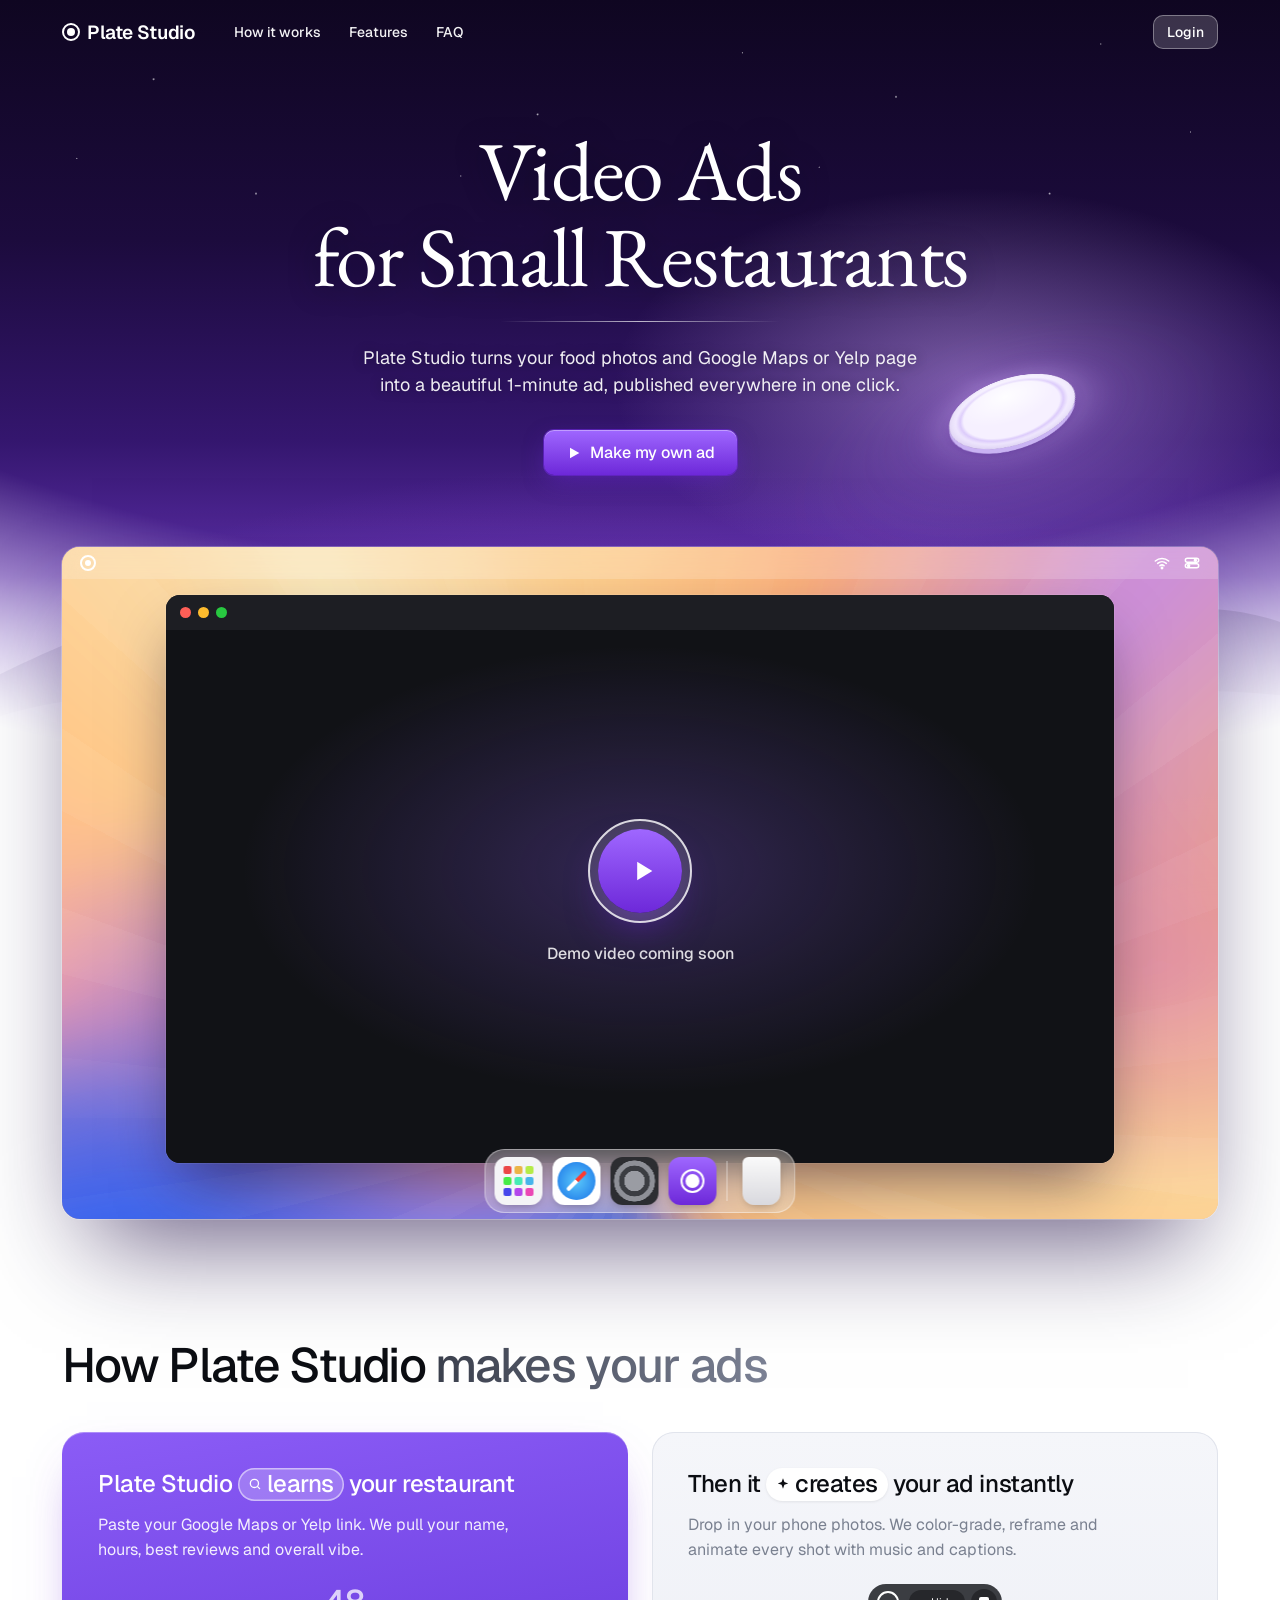
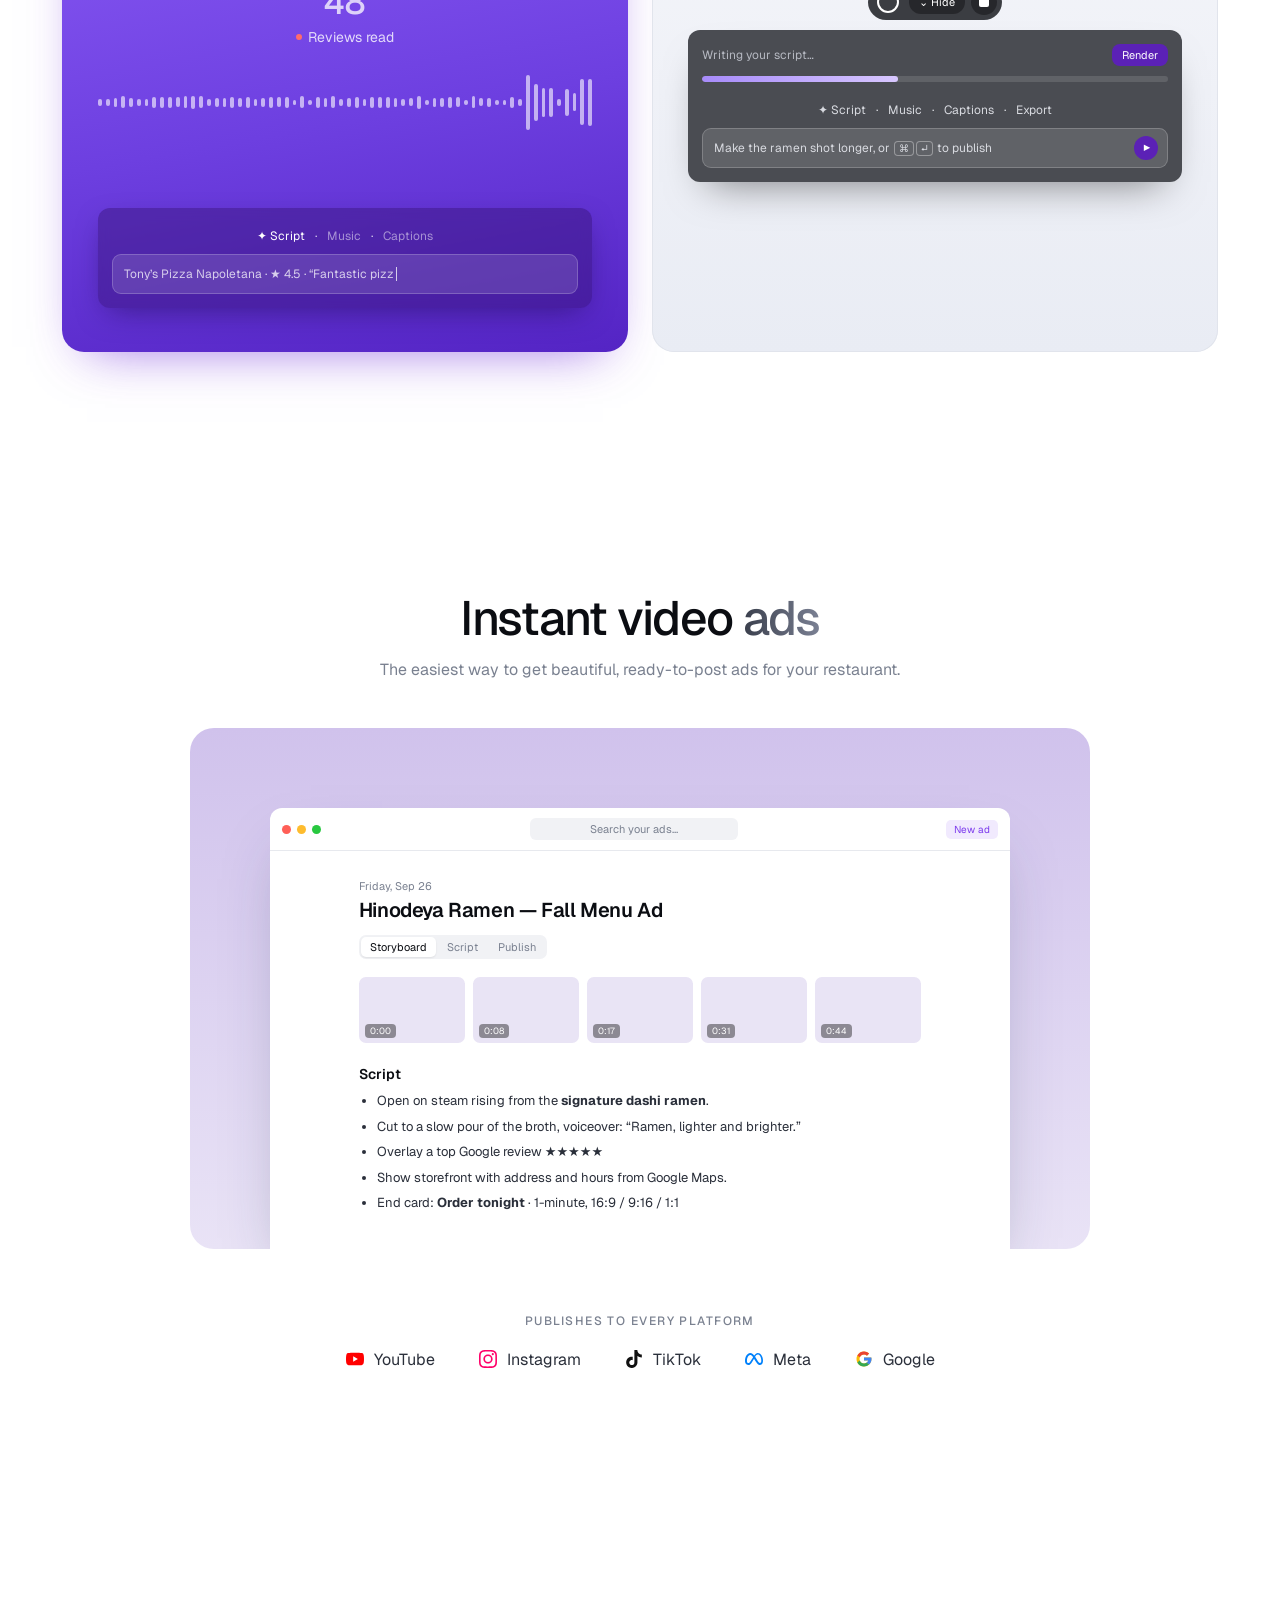
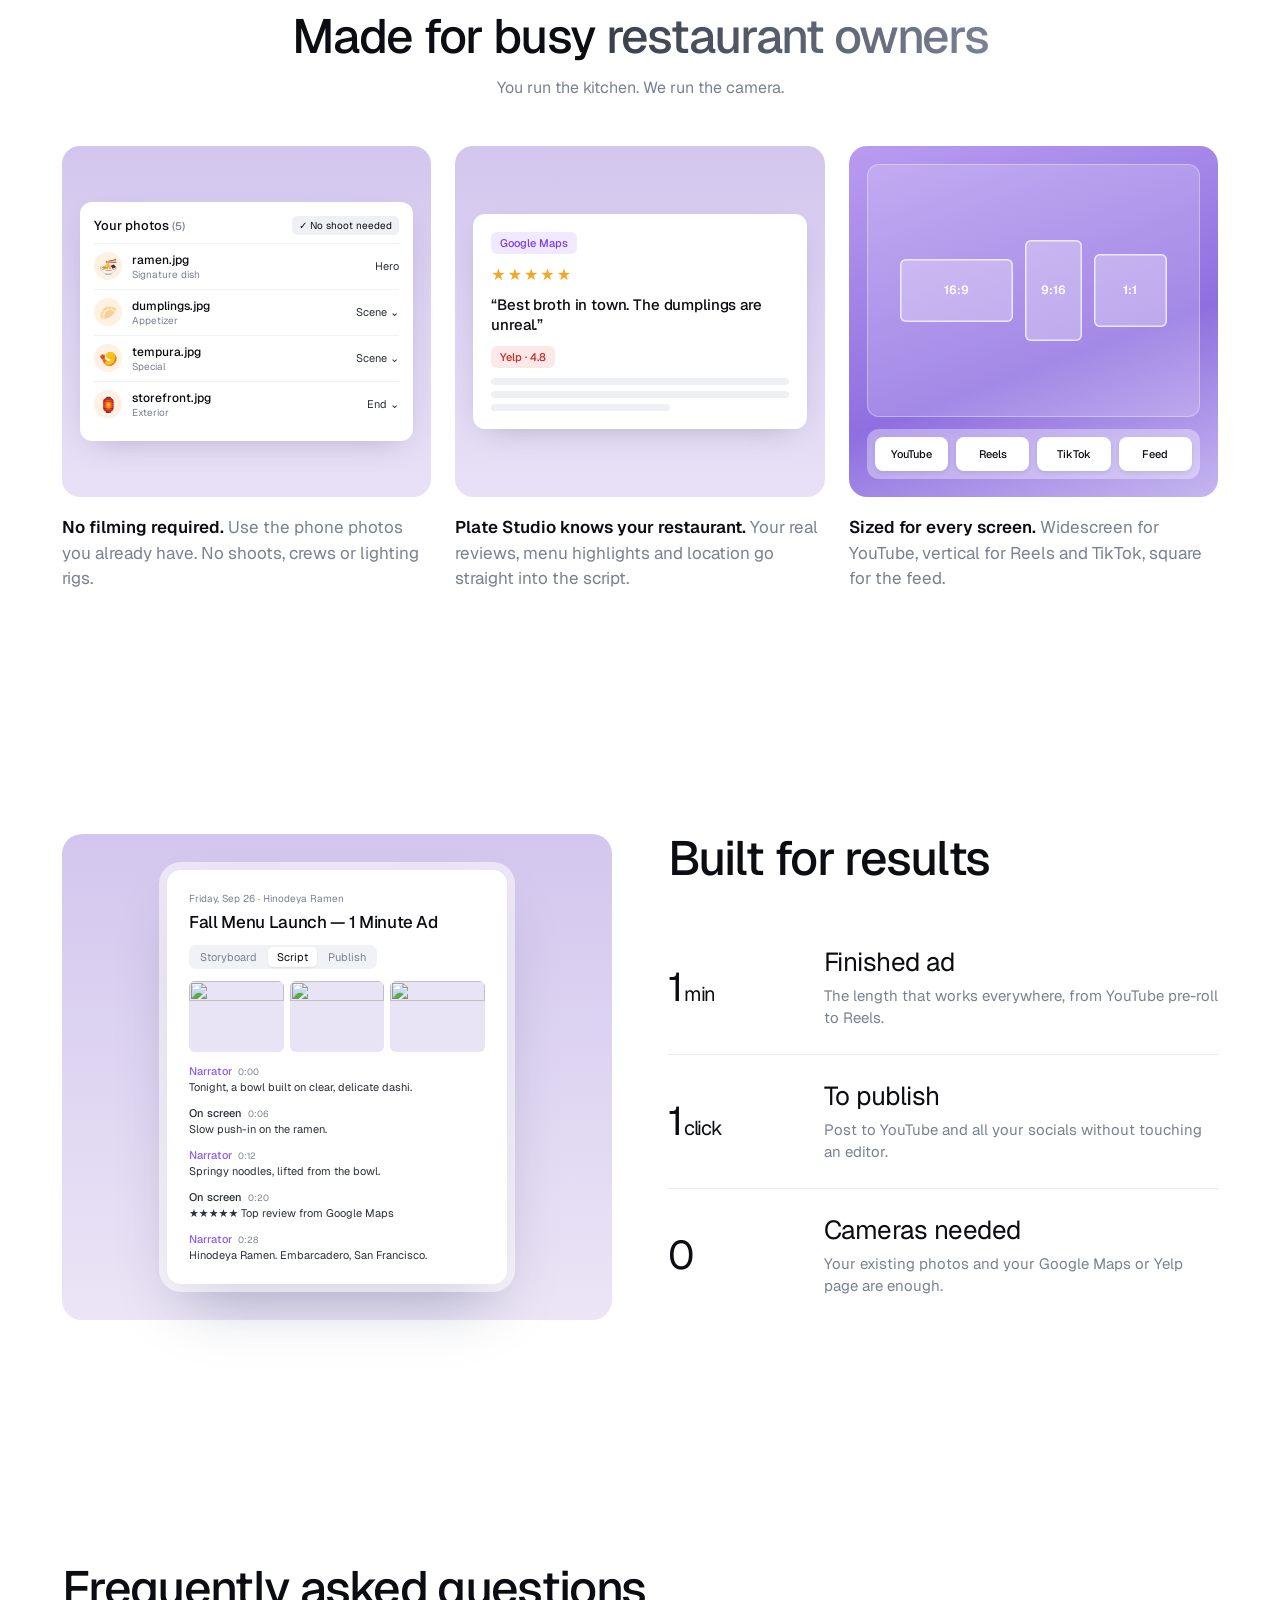
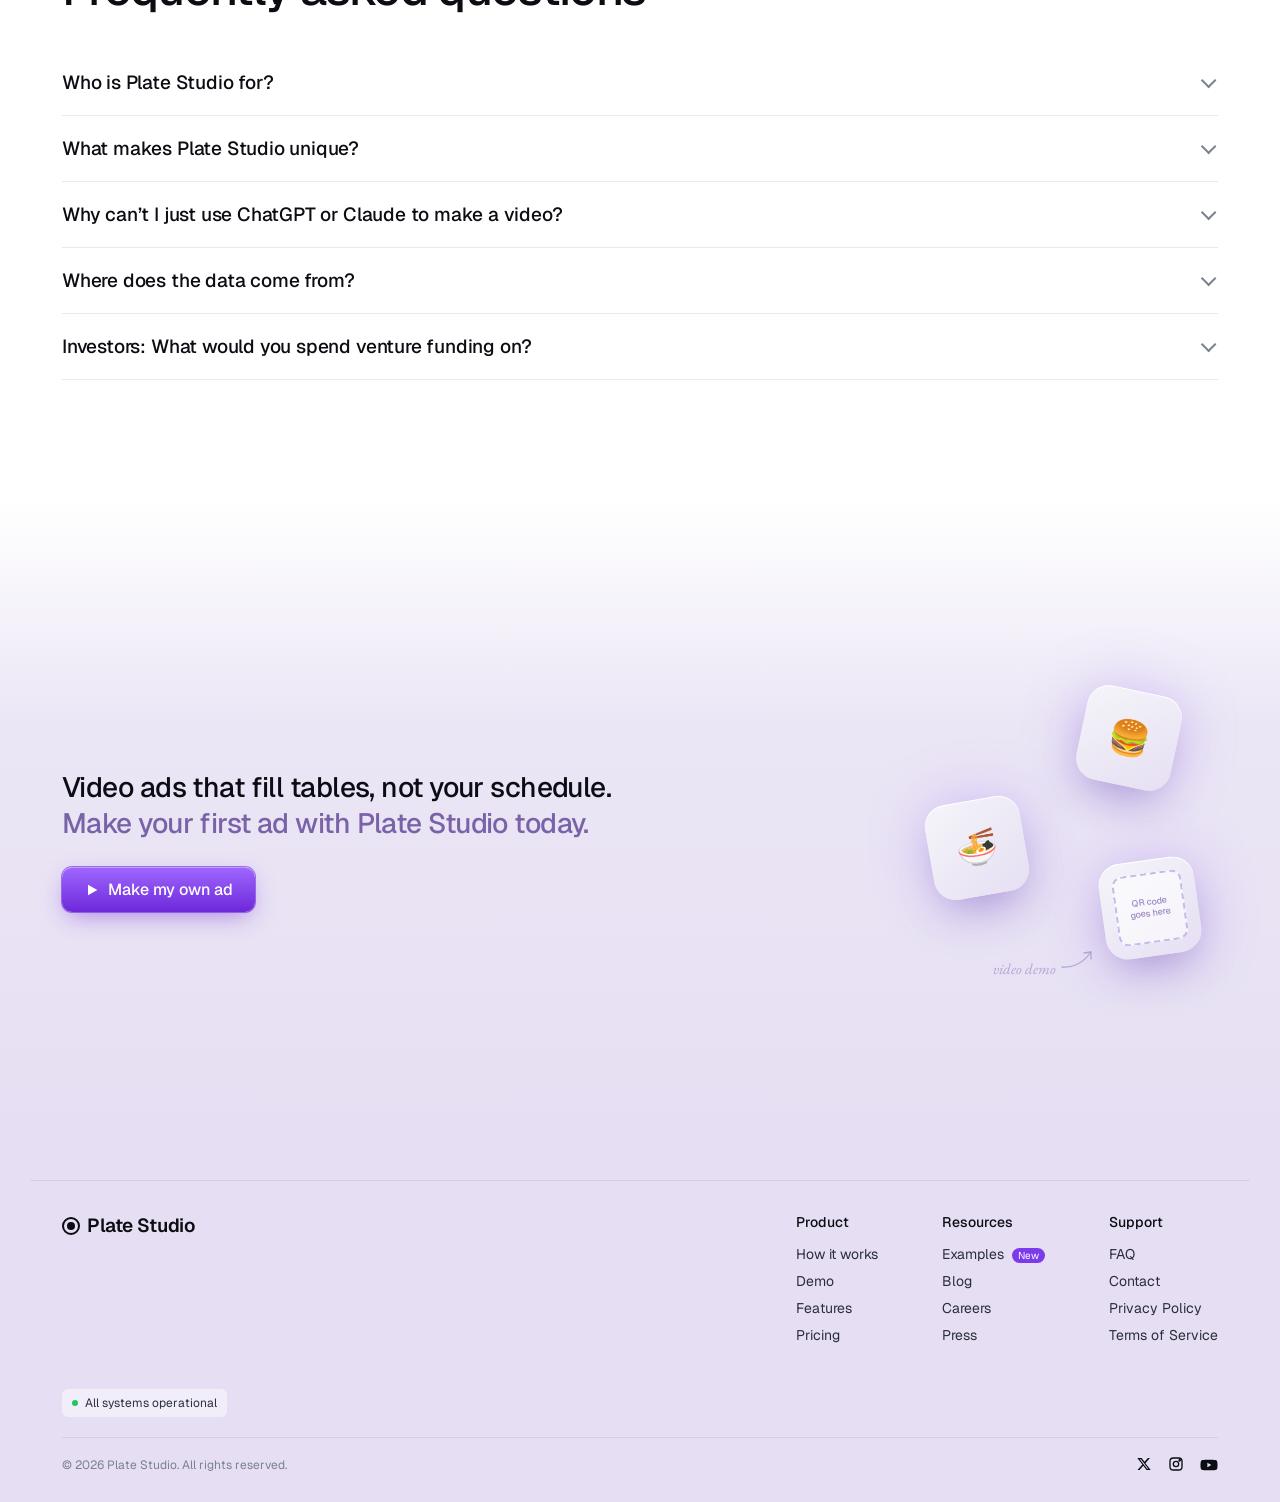
==== commit d577ff4b: "Update index.html" ====
--- a/index.html
+++ b/index.html
@@ -11,7 +11,10 @@
   <meta property="og:site_name" content="Plate Studio" />
   <meta property="og:title" content="Plate Studio: AI video ads for restaurants" />
   <meta property="og:description" content="Turn your food photos and Google Maps or Yelp page into a beautiful 1-minute video ad, published everywhere in one click." />
-  <meta property="og:image" content="og-image.png" />
+  <meta property="og:url" content="https://platestudiolanding.vercel.app/" />
+  <meta property="og:image" content="https://platestudiolanding.vercel.app/og-image.png" />
+  <meta property="og:image:width" content="1200" />
+  <meta property="og:image:height" content="630" />
   <meta name="twitter:card" content="summary_large_image" />
   <link rel="preconnect" href="https://fonts.googleapis.com" />
   <link rel="preconnect" href="https://fonts.gstatic.com" crossorigin />
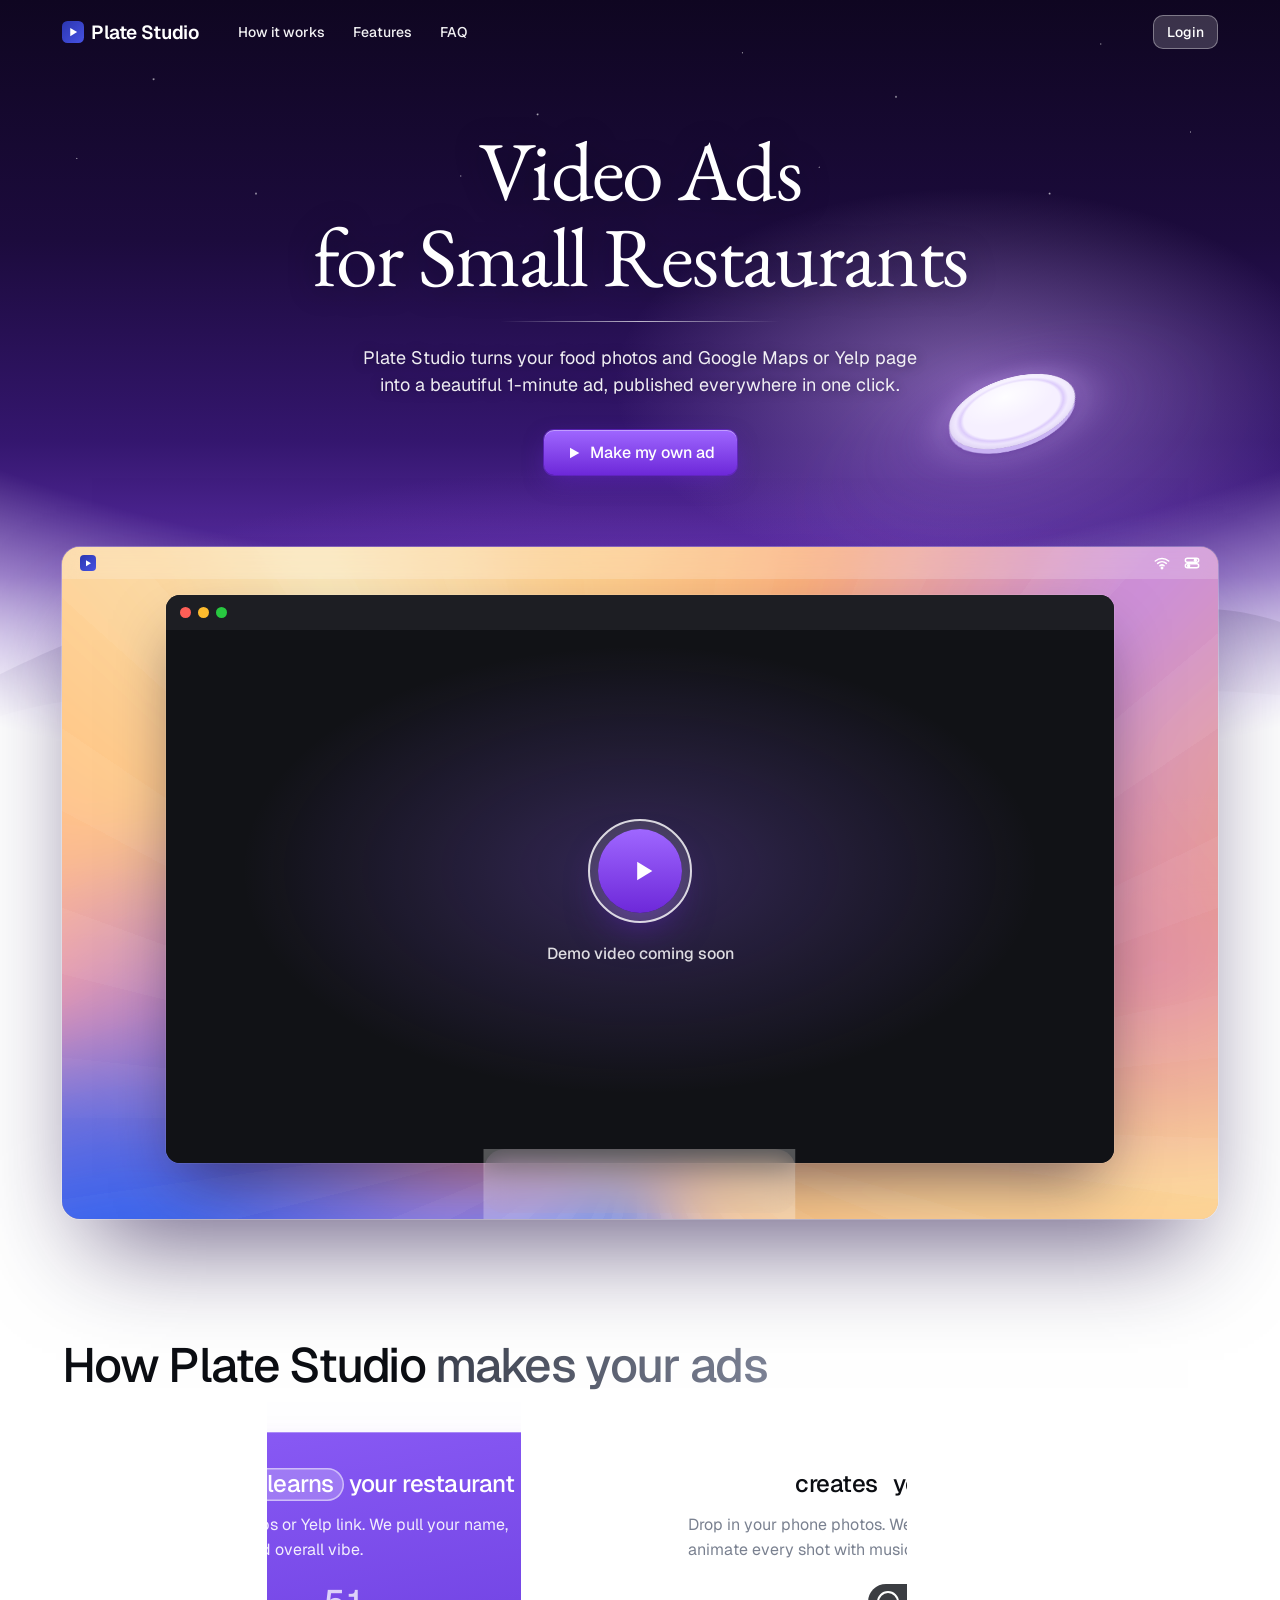
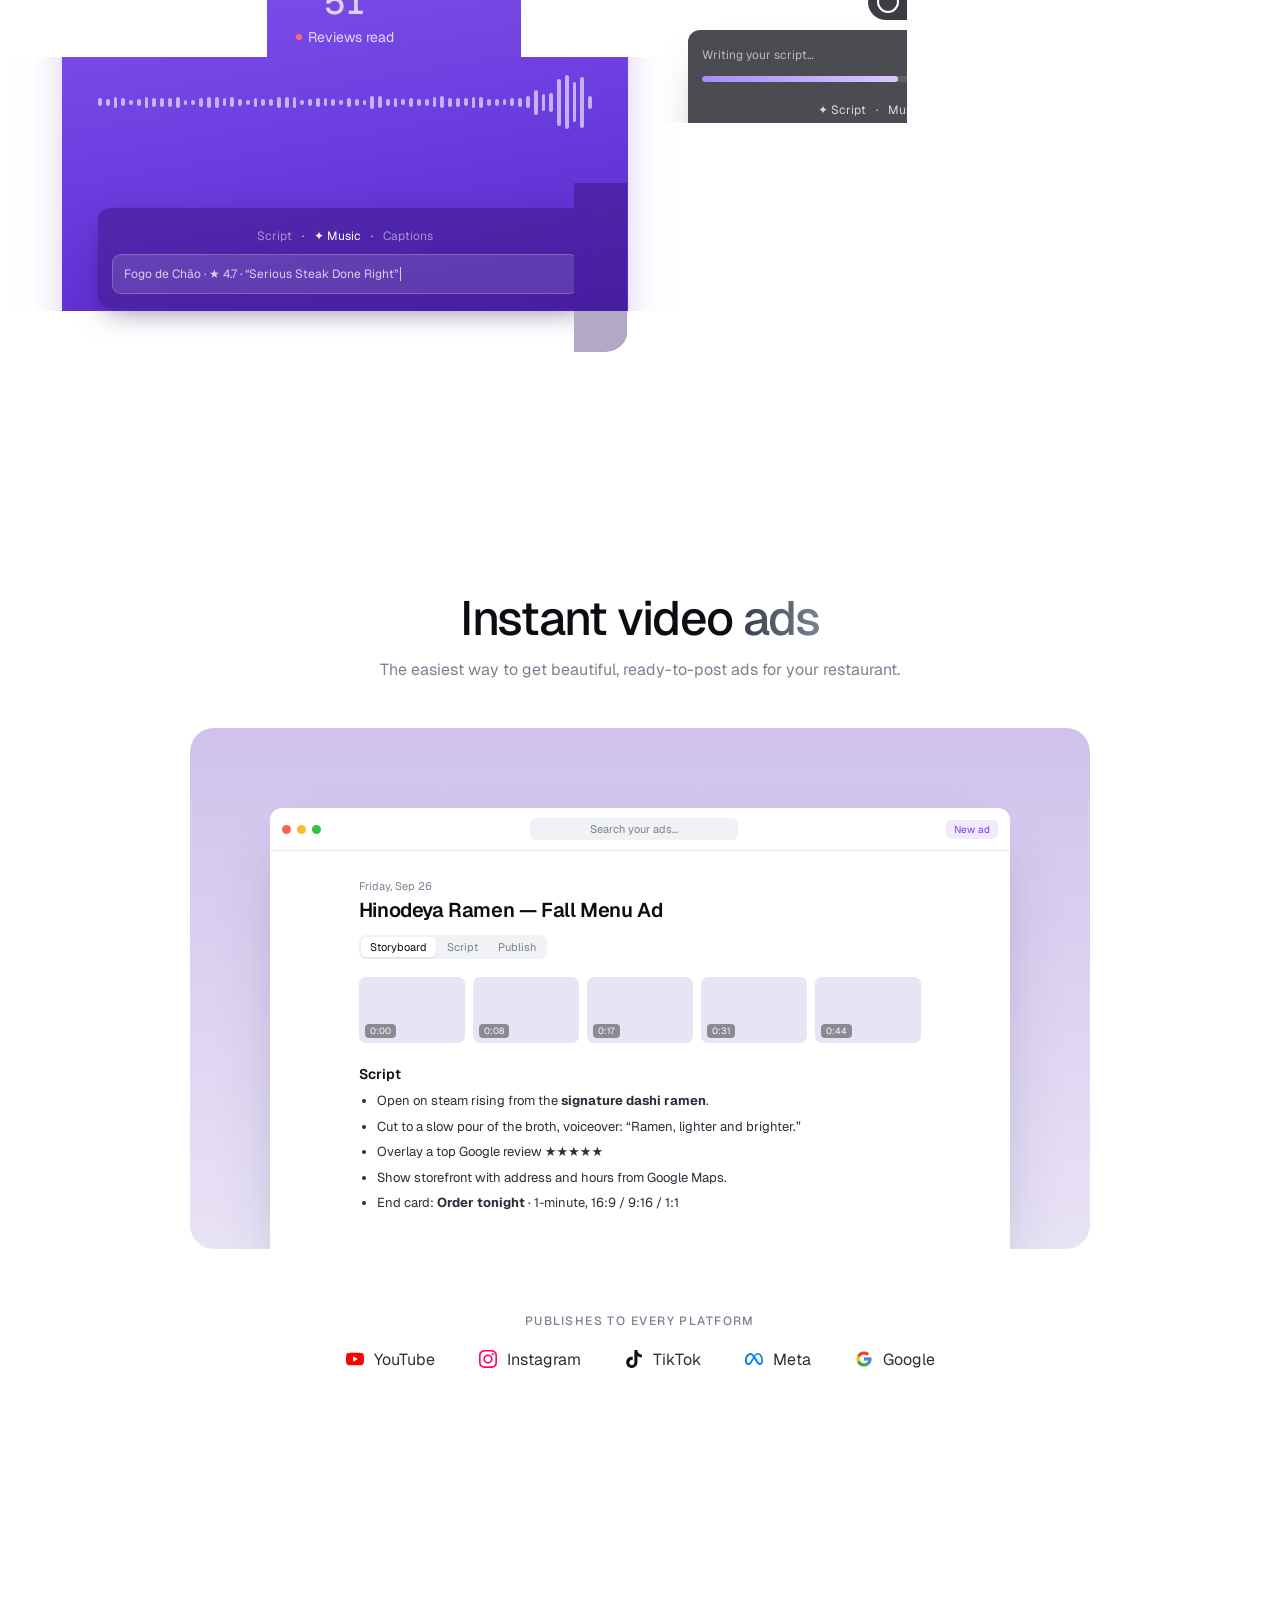
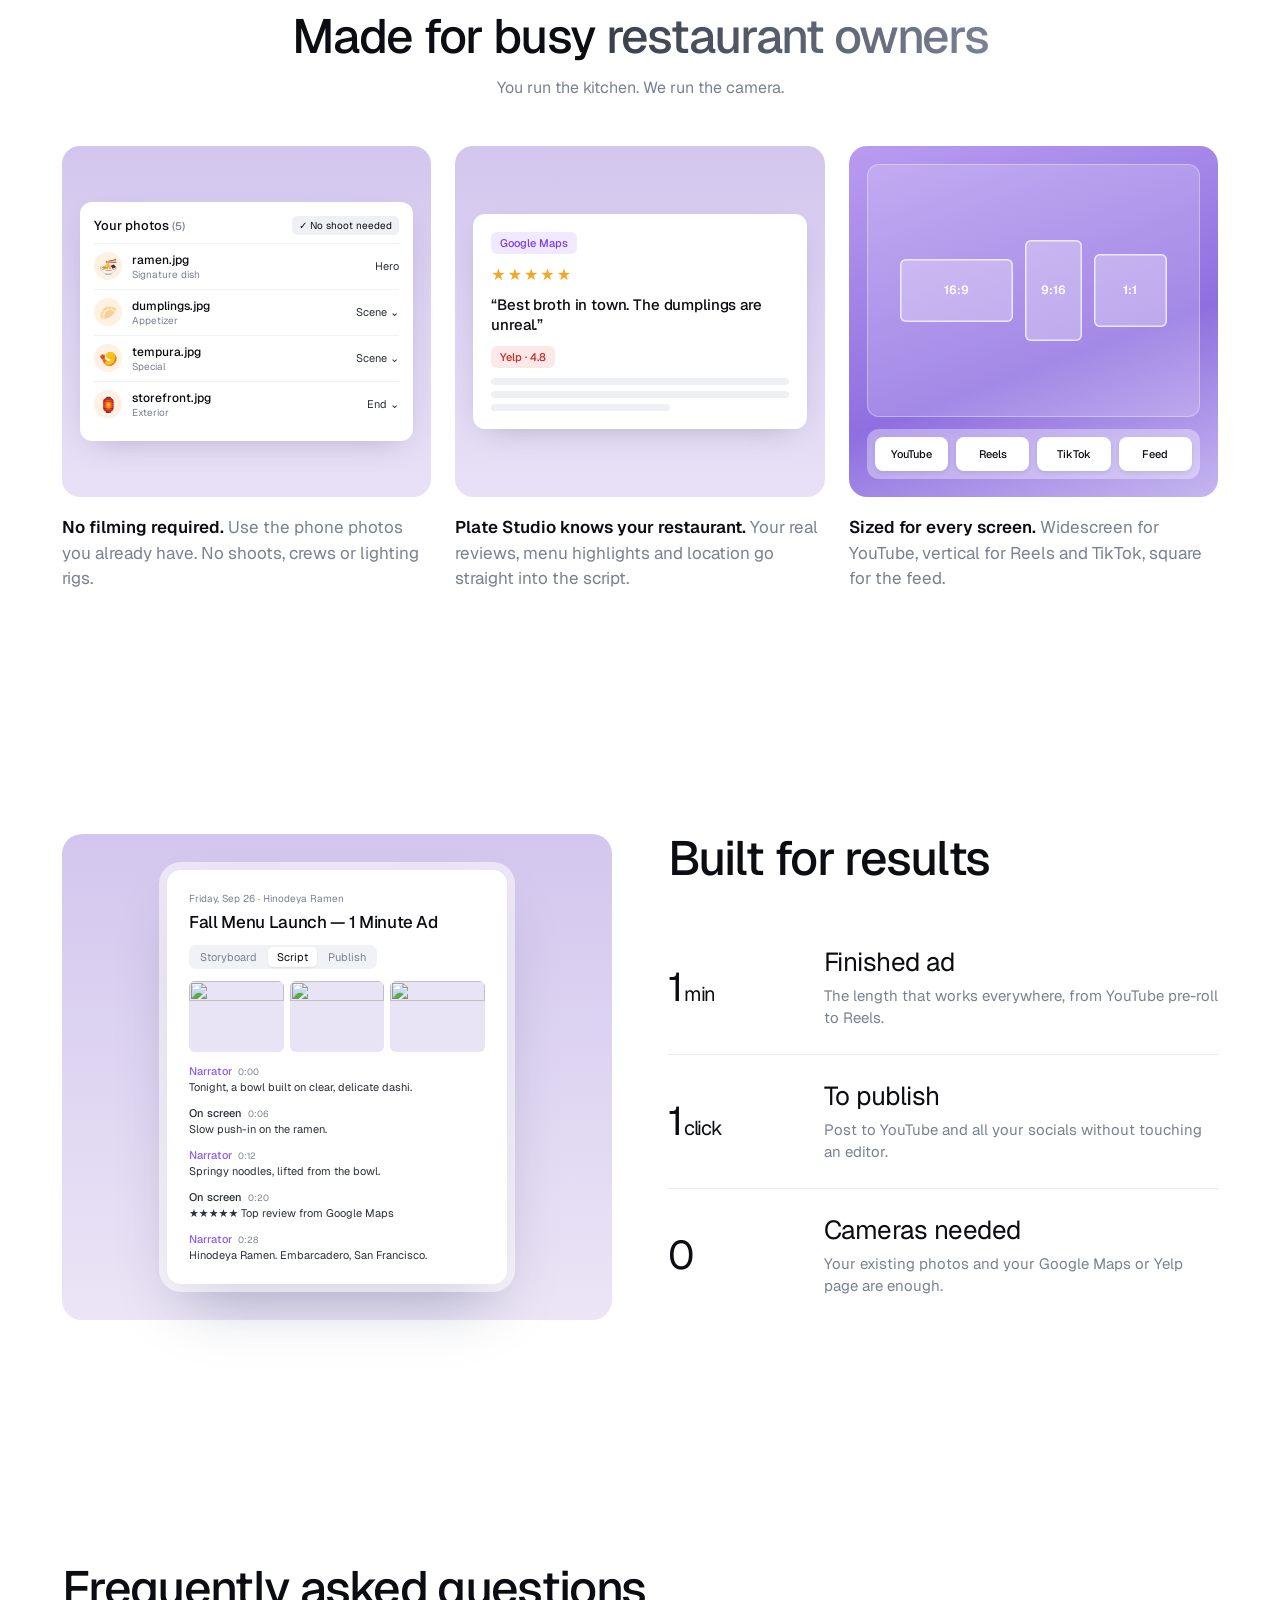
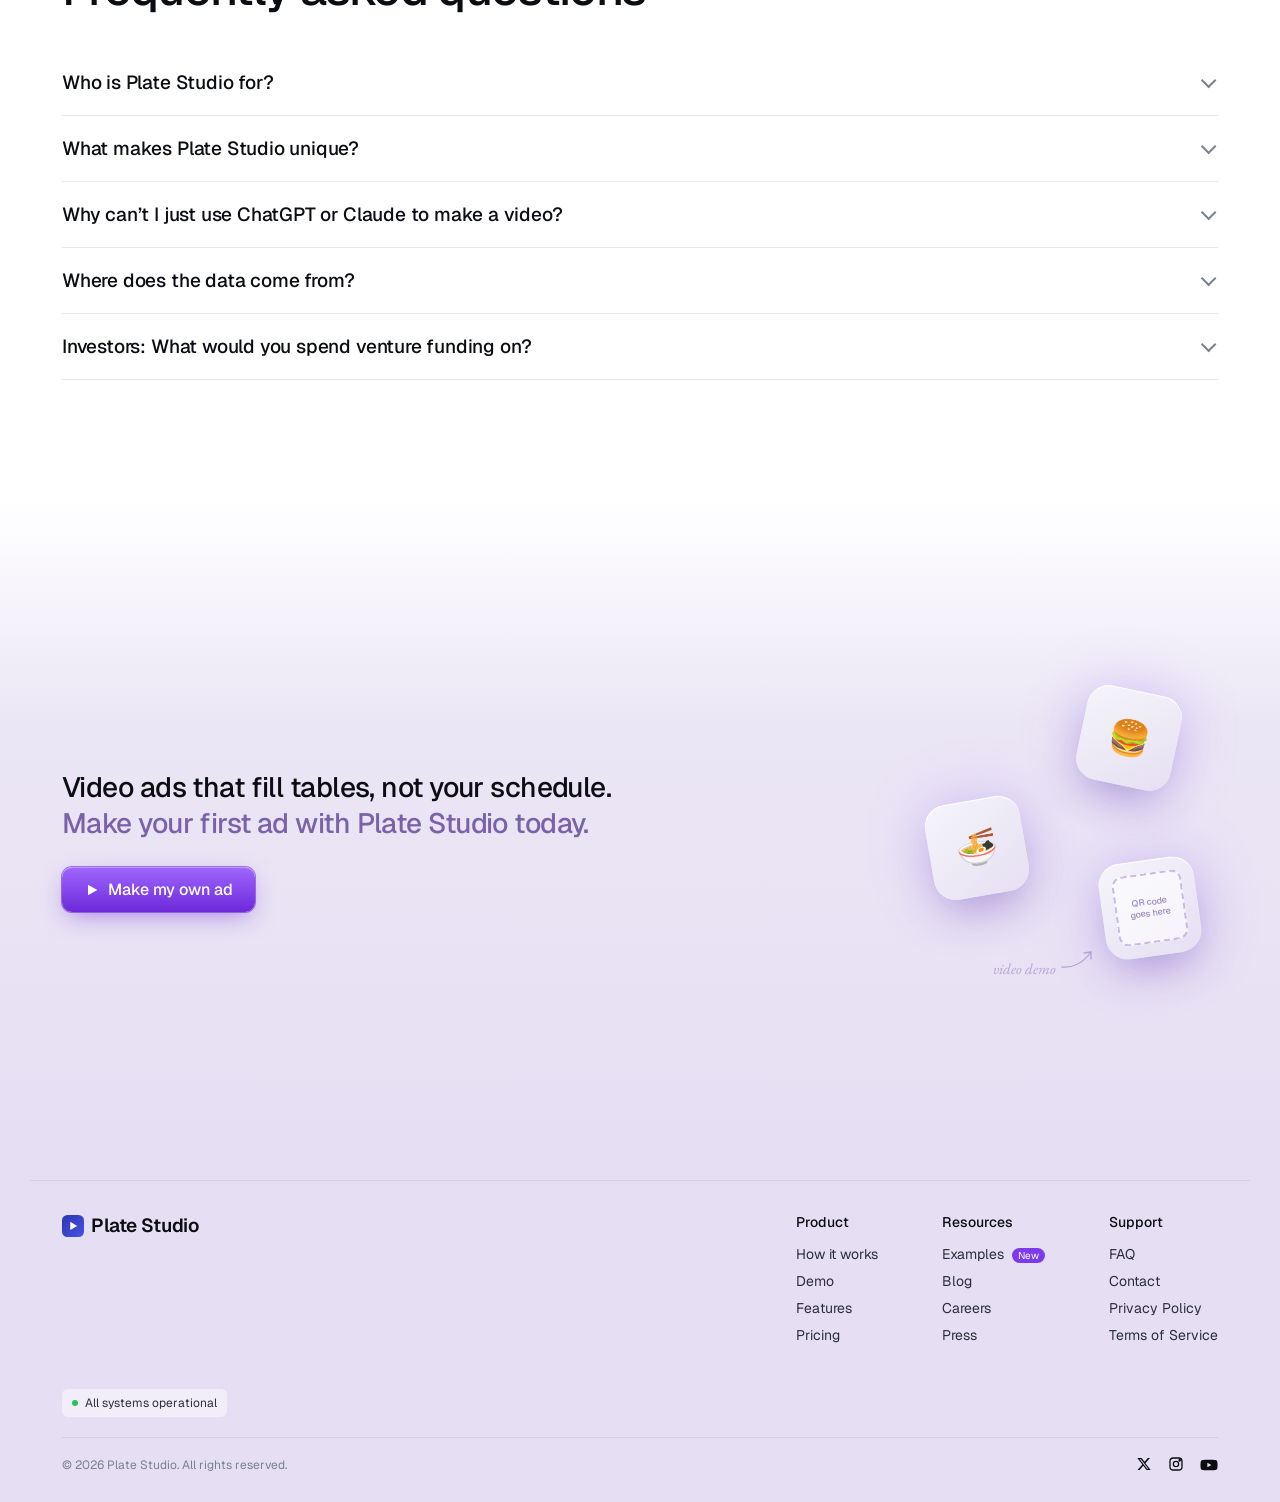
==== commit 633f84b8: "Update index.html" ====
--- a/index.html
+++ b/index.html
@@ -19,7 +19,7 @@
   <link rel="preconnect" href="https://fonts.googleapis.com" />
   <link rel="preconnect" href="https://fonts.gstatic.com" crossorigin />
   <link href="https://fonts.googleapis.com/css2?family=EB+Garamond:wght@400;500&family=Geist:wght@400;500;600&display=swap" rel="stylesheet" />
-  <link rel="stylesheet" href="styles.css?v=3" />
+  <link rel="stylesheet" href="styles.css?v=4" />
   <script>document.documentElement.classList.add("js");</script>
 </head>
 <body>
--- a/styles.css
+++ b/styles.css
@@ -54,11 +54,15 @@
 .nav__links a:hover { opacity: 1; }
 .nav__cta { margin-left: auto; }
 .logo { display: inline-flex; align-items: center; gap: 7px; font-weight: 600; font-size: 19px; letter-spacing: -.02em; color: #fff; }
+/* Matches the app icon (favicon.svg): blue rounded square with a white play triangle */
 .logo__mark {
-  width: 18px; height: 18px; border-radius: 50%;
-  border: 2px solid currentColor; position: relative;
-}
-.logo__mark::after { content: ""; position: absolute; inset: 3px; border-radius: 50%; background: currentColor; }
+  width: 22px; height: 22px; border-radius: 25%; flex: none;
+  background: linear-gradient(135deg, #2b36b0, #4752e3); position: relative;
+}
+.logo__mark::after {
+  content: ""; position: absolute; inset: 0; background: #fff;
+  clip-path: polygon(37.5% 31.25%, 37.5% 68.75%, 68.75% 50%);
+}
 .logo--dark { color: var(--ink); }
 
 .nav.is-scrolled { background: rgba(255,255,255,.8); backdrop-filter: blur(14px); box-shadow: 0 1px 0 var(--line); }
@@ -182,8 +186,8 @@
 .dock-app--compass::before { content: ""; width: 38px; height: 38px; border-radius: 50%; background: radial-gradient(circle, #5ac8fa, #1a73e8); }
 .dock-app--compass::after { content: ""; position: absolute; width: 4px; height: 26px; border-radius: 2px; background: linear-gradient(#ff3b30 50%, #fff 50%); rotate: 45deg; }
 .dock-app--gear { background: radial-gradient(circle, #9a9ca3 0 30%, #3b3d42 31% 45%, #8e9097 46% 60%, #2c2d31 61%); }
-.dock-app--brand { background: linear-gradient(180deg, #9f67ff, #6d28d9); color: #fff; }
-.dock-app--brand .logo__mark { width: 24px; height: 24px; }
+.dock-app--brand { background: linear-gradient(135deg, #2b36b0, #4752e3); color: #fff; }
+.dock-app--brand .logo__mark { width: 100%; height: 100%; background: none; }
 .dock-app--trash { background: linear-gradient(180deg, #fafafa, #d9d9de); border-radius: 6px 6px 12px 12px; width: 38px; margin: 0 5px; }
 .dock-sep { width: 1px; height: 40px; background: rgba(255,255,255,.5); }
 
@@ -194,7 +198,7 @@
   .dock-app { width: 32px; height: 32px; border-radius: 8px; }
   .dock-app--compass::before { width: 24px; height: 24px; } .dock-app--compass::after { height: 16px; }
   .dock-app--grid { grid-template-columns: repeat(3, 5px); gap: 2px; } .dock-app--grid i { width: 5px; height: 5px; }
-  .dock-app--brand .logo__mark { width: 16px; height: 16px; } .dock-app--trash { width: 26px; }
+  .dock-app--trash { width: 26px; }
 }
 .demo__play {
   width: 84px; height: 84px; border-radius: 50%; display: grid; place-items: center; color: #fff; padding-left: 5px;
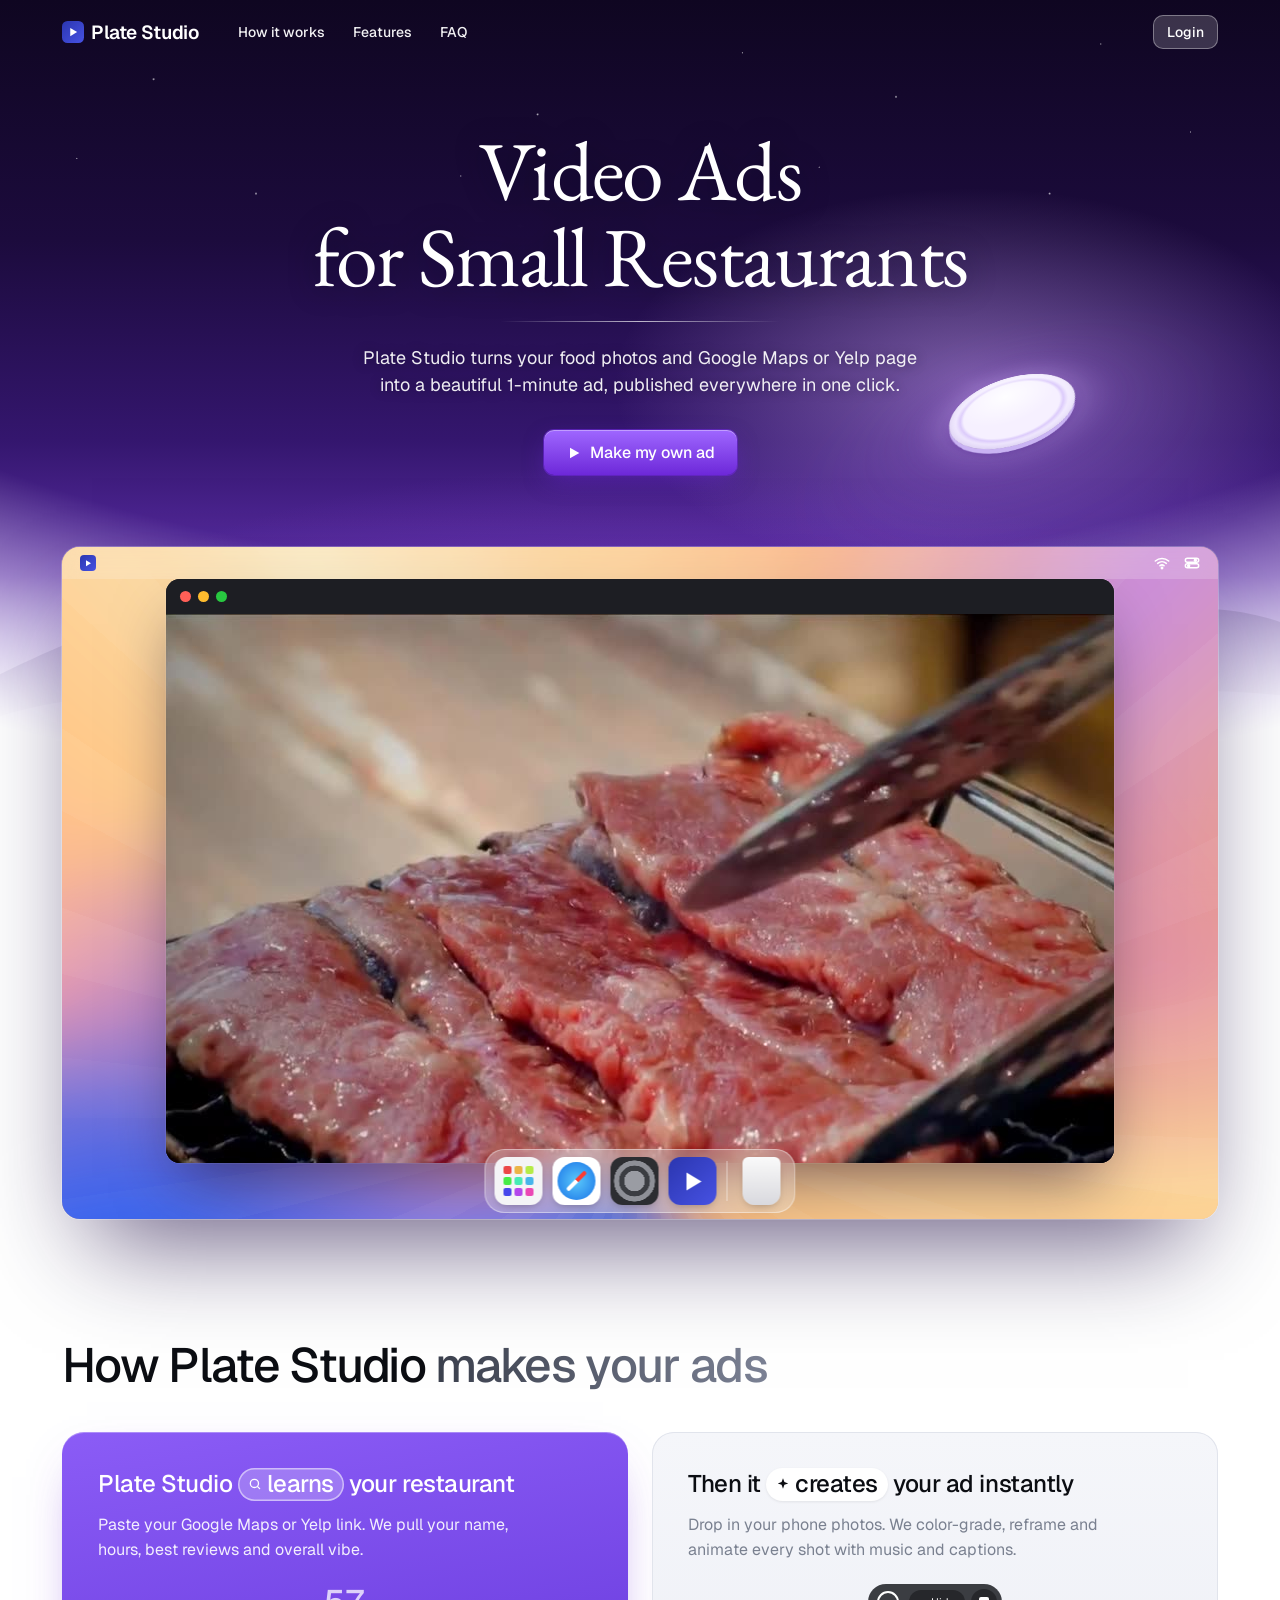
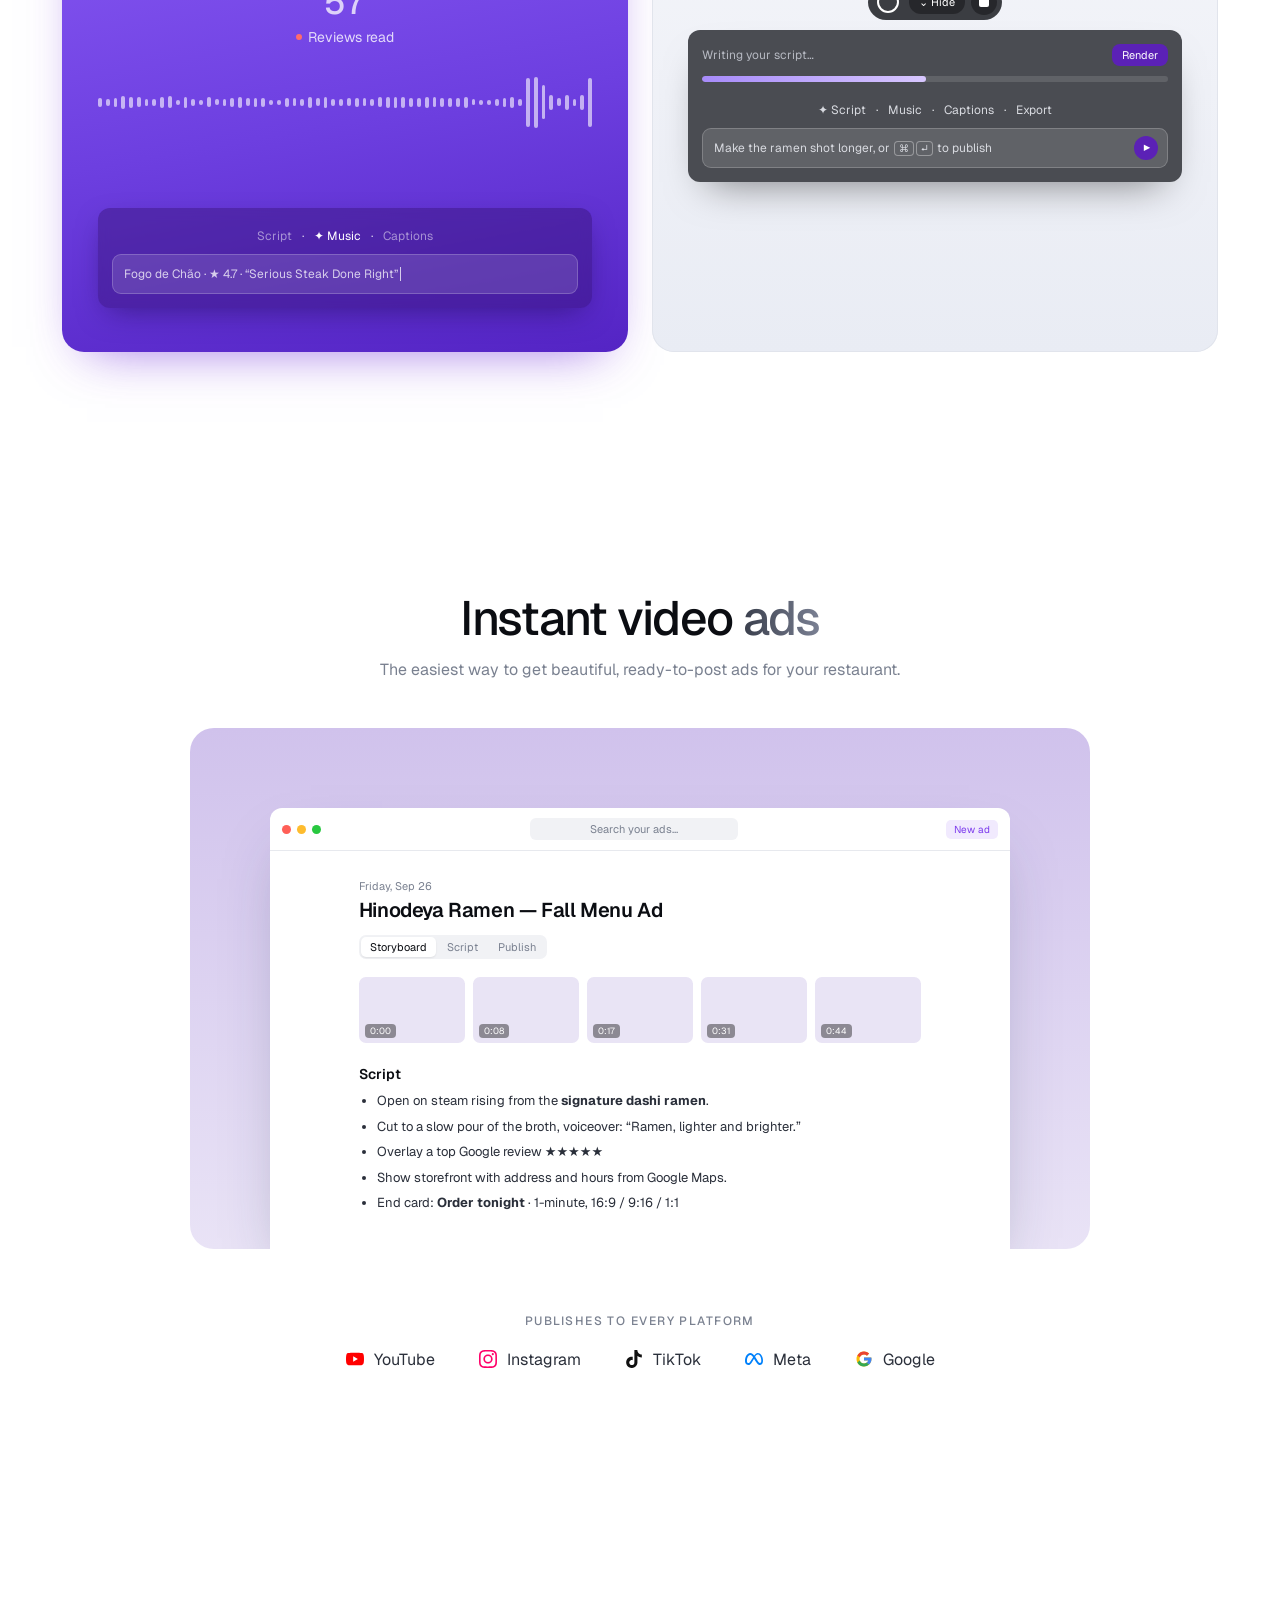
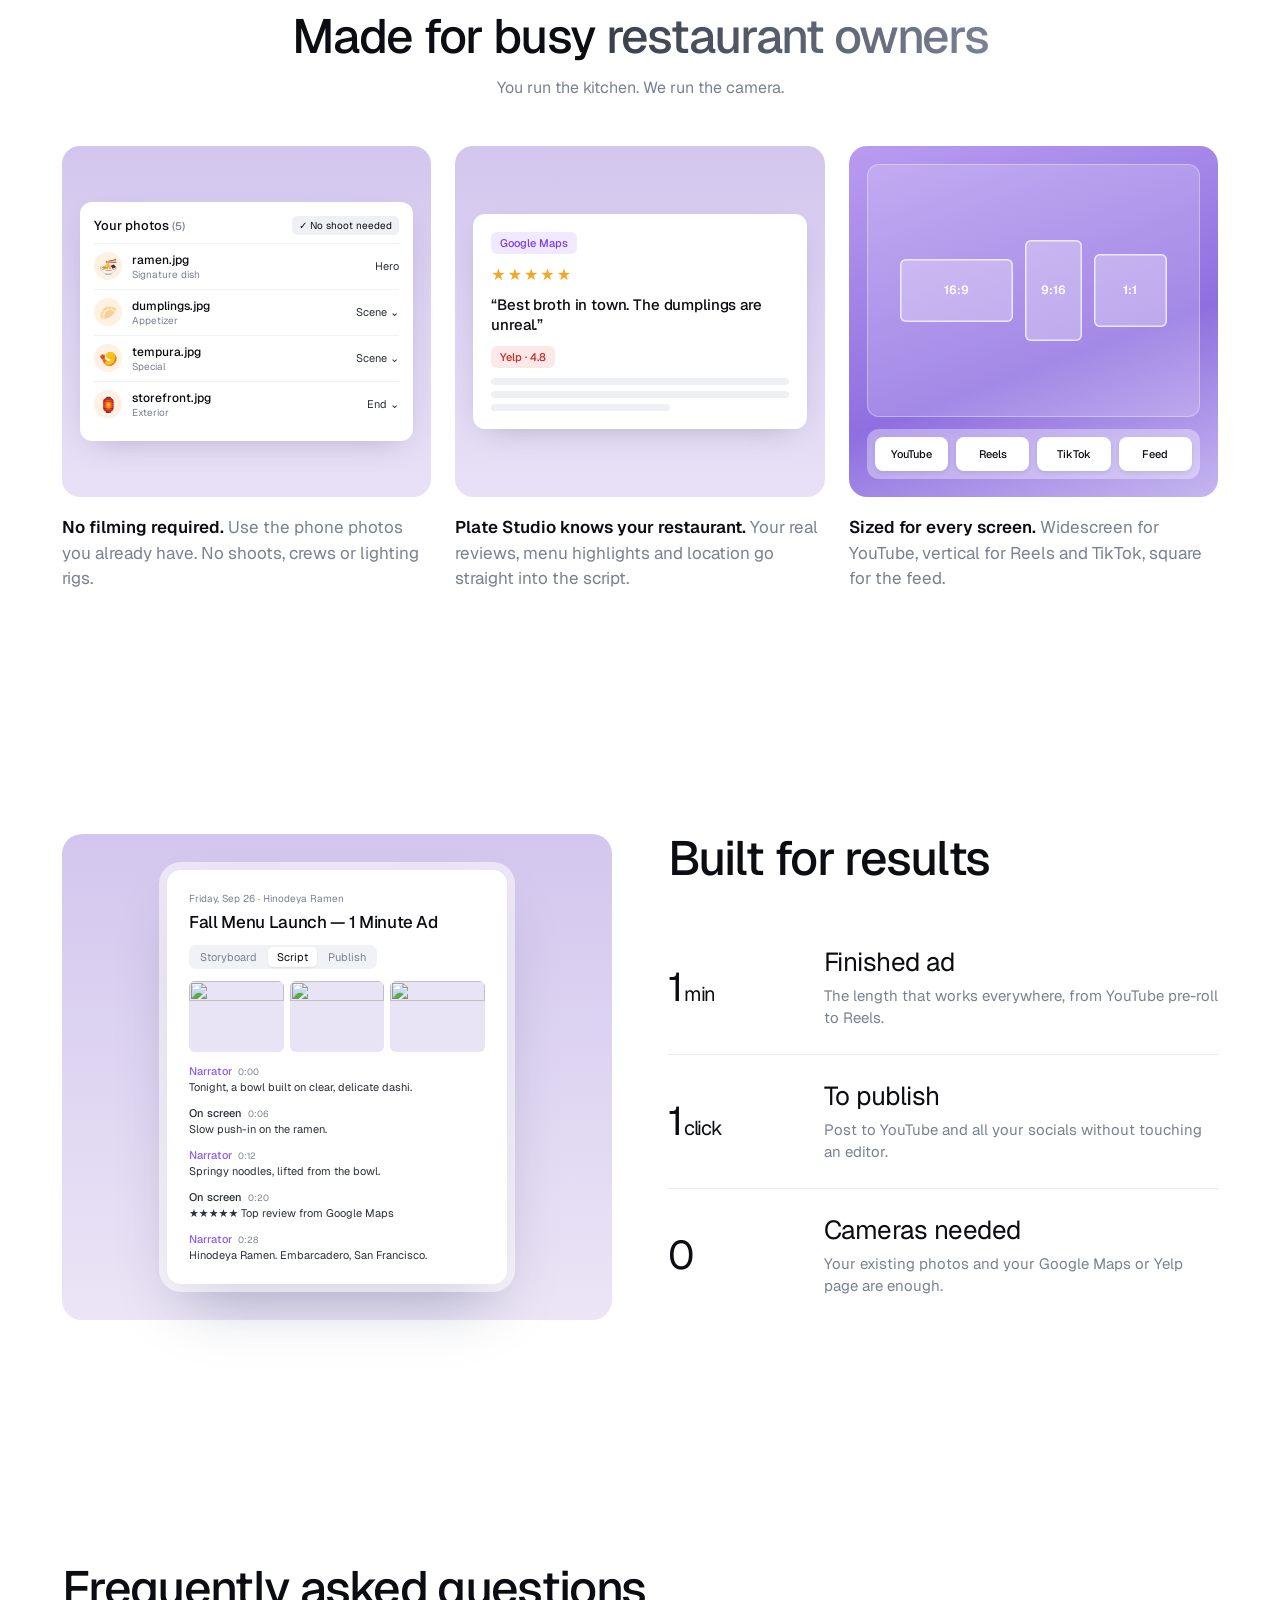
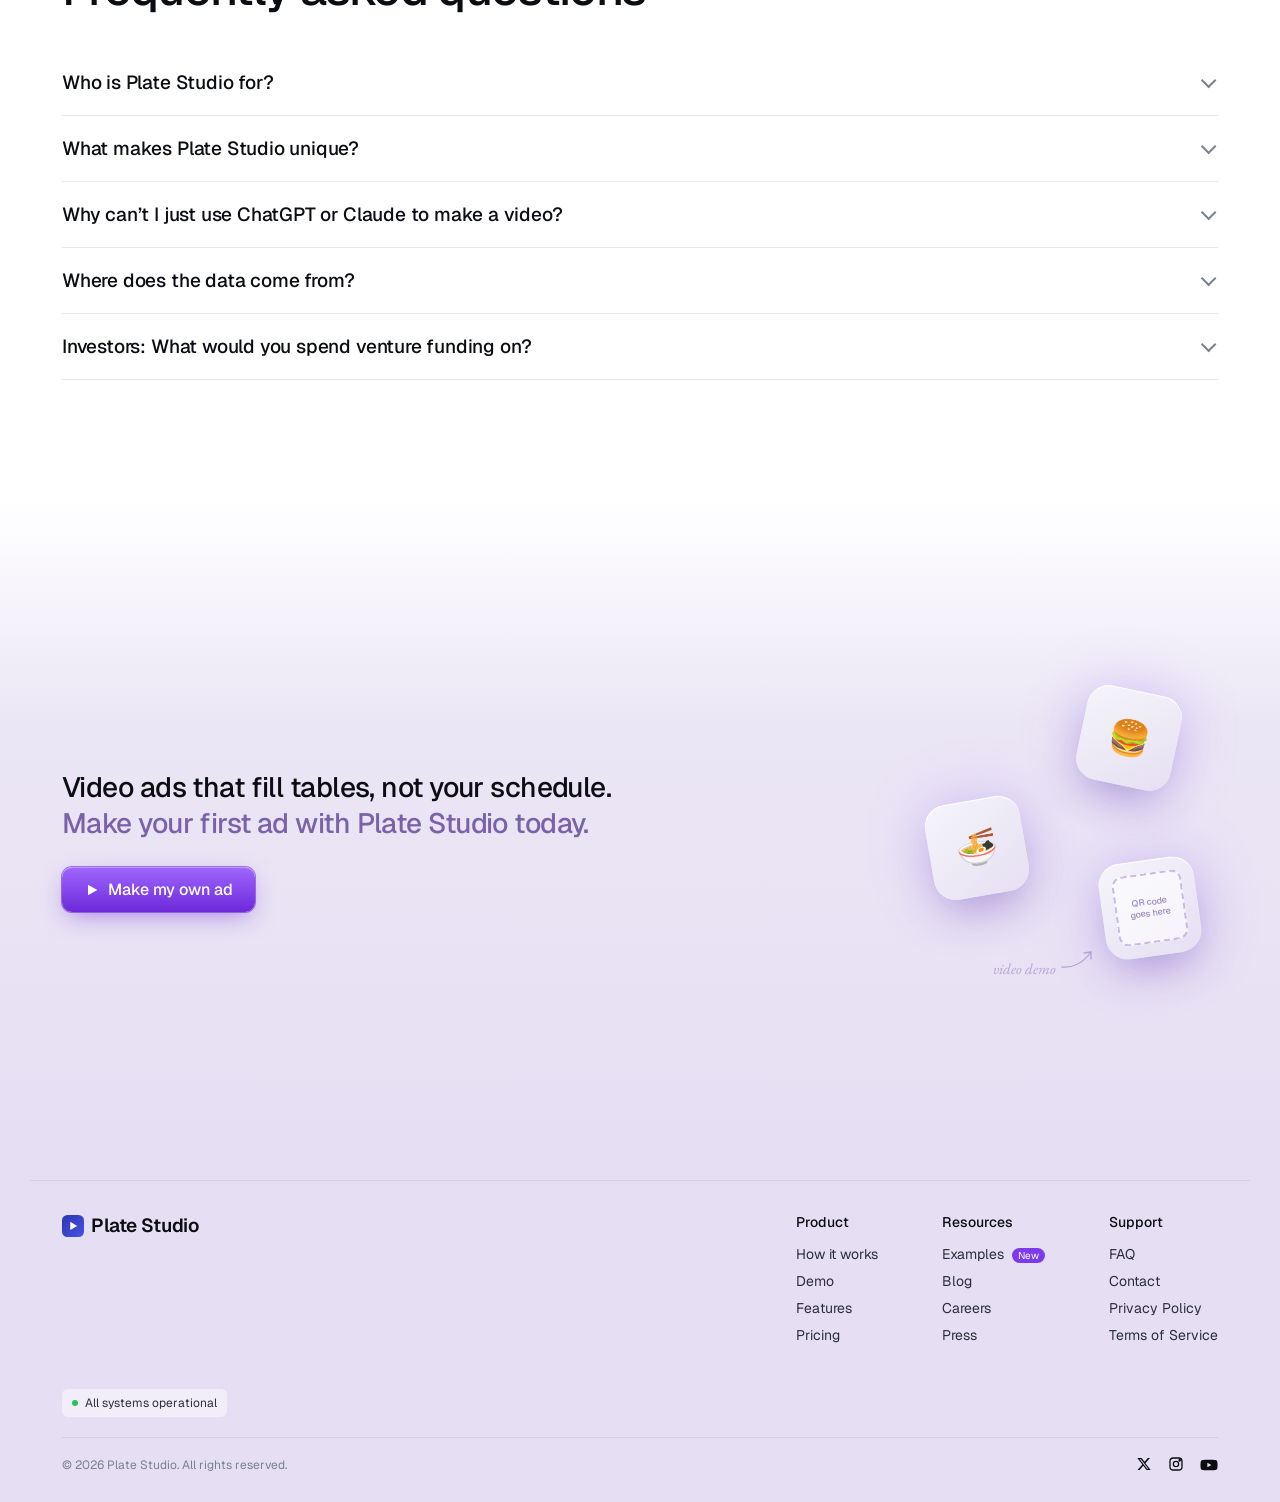
==== commit 9803d550: "Update index.html" ====
--- a/index.html
+++ b/index.html
@@ -19,7 +19,7 @@
   <link rel="preconnect" href="https://fonts.googleapis.com" />
   <link rel="preconnect" href="https://fonts.gstatic.com" crossorigin />
   <link href="https://fonts.googleapis.com/css2?family=EB+Garamond:wght@400;500&family=Geist:wght@400;500;600&display=swap" rel="stylesheet" />
-  <link rel="stylesheet" href="styles.css?v=4" />
+  <link rel="stylesheet" href="styles.css?v=6" />
   <script>document.documentElement.classList.add("js");</script>
 </head>
 <body>
@@ -82,11 +82,8 @@
 
           <div class="demo__window">
             <div class="demo__bar"><span></span><span></span><span></span></div>
-            <div class="demo__screen">
-              <button class="demo__play" aria-label="Play demo (coming soon)">
-                <svg width="28" height="28" viewBox="0 0 24 24" fill="currentColor"><polygon points="7 4 20 12 7 20 7 4"/></svg>
-              </button>
-              <p class="demo__label">Demo video coming soon</p>
+            <div class="demo__screen demo__screen--video">
+              <video src="demo.mp4?v=2" poster="demo-poster.jpg?v=2" autoplay muted loop playsinline preload="auto" aria-label="Plate Studio demo ad"></video>
             </div>
           </div>
 
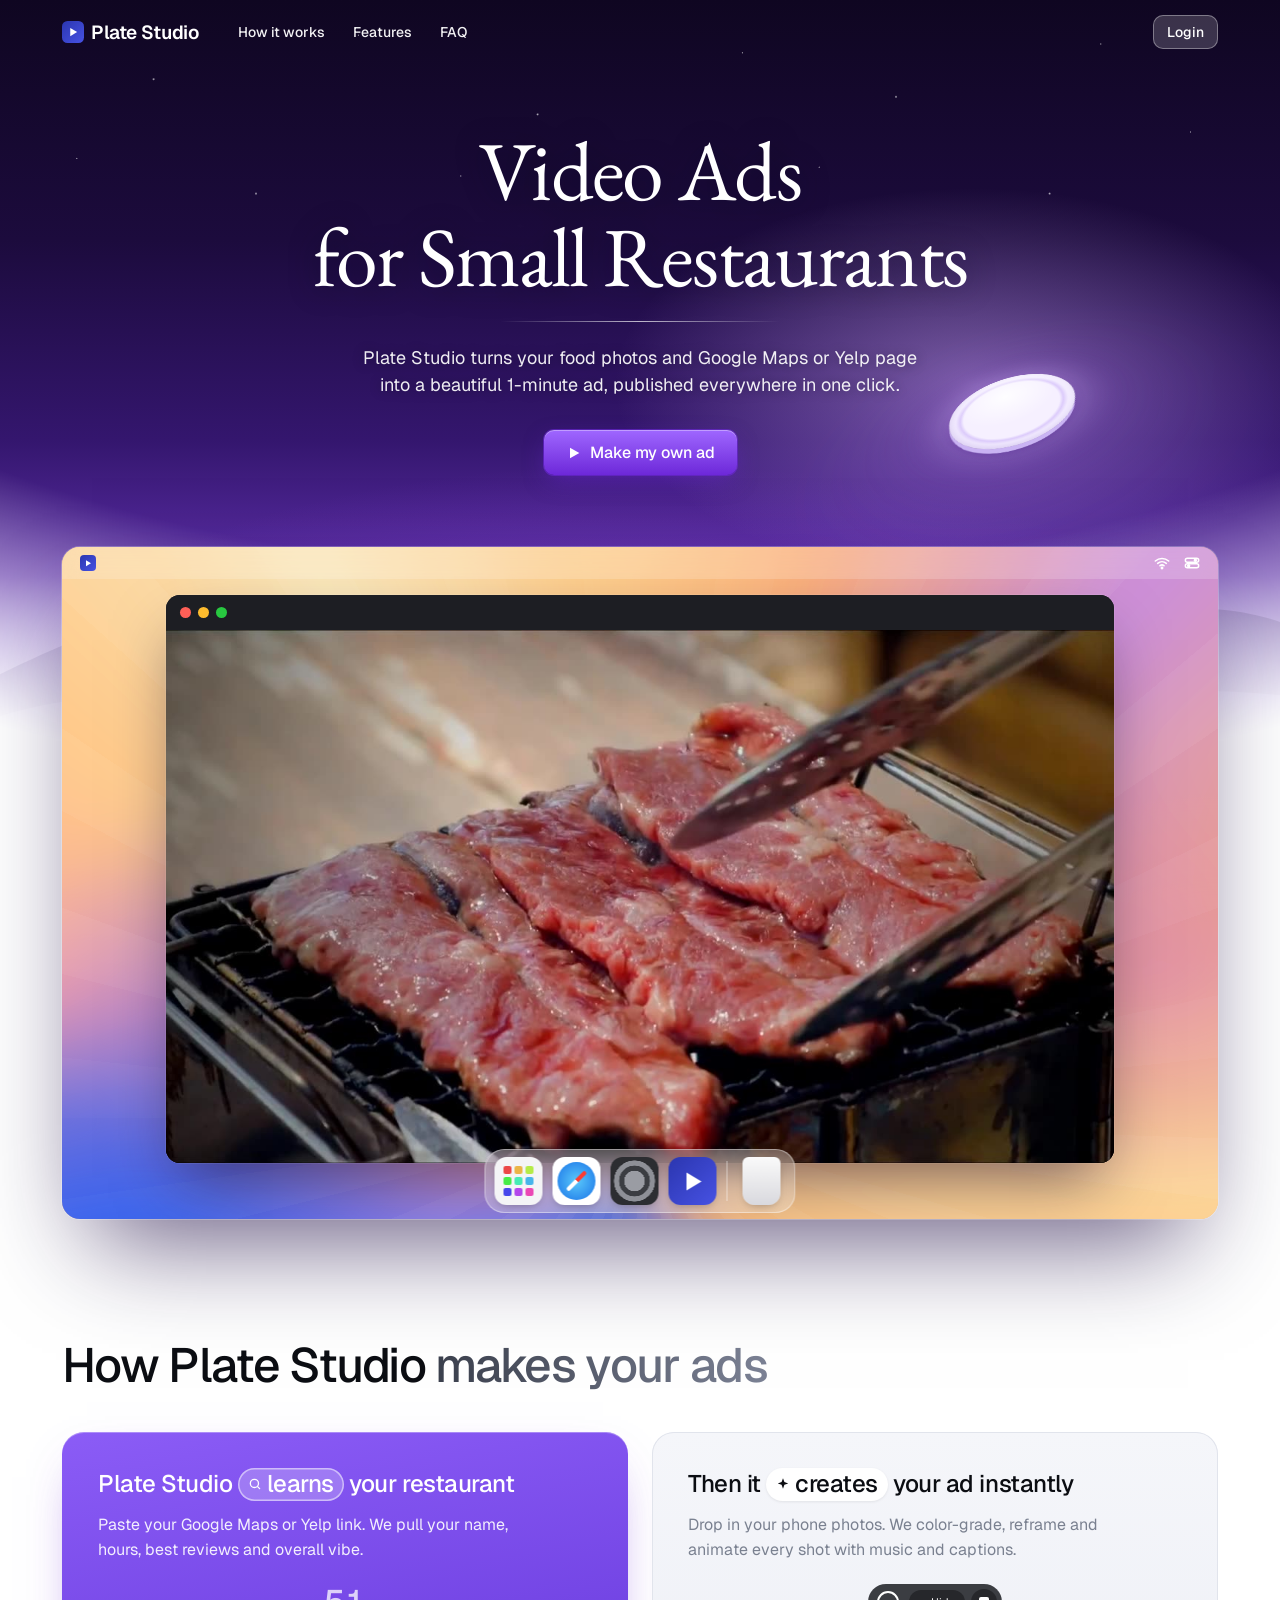
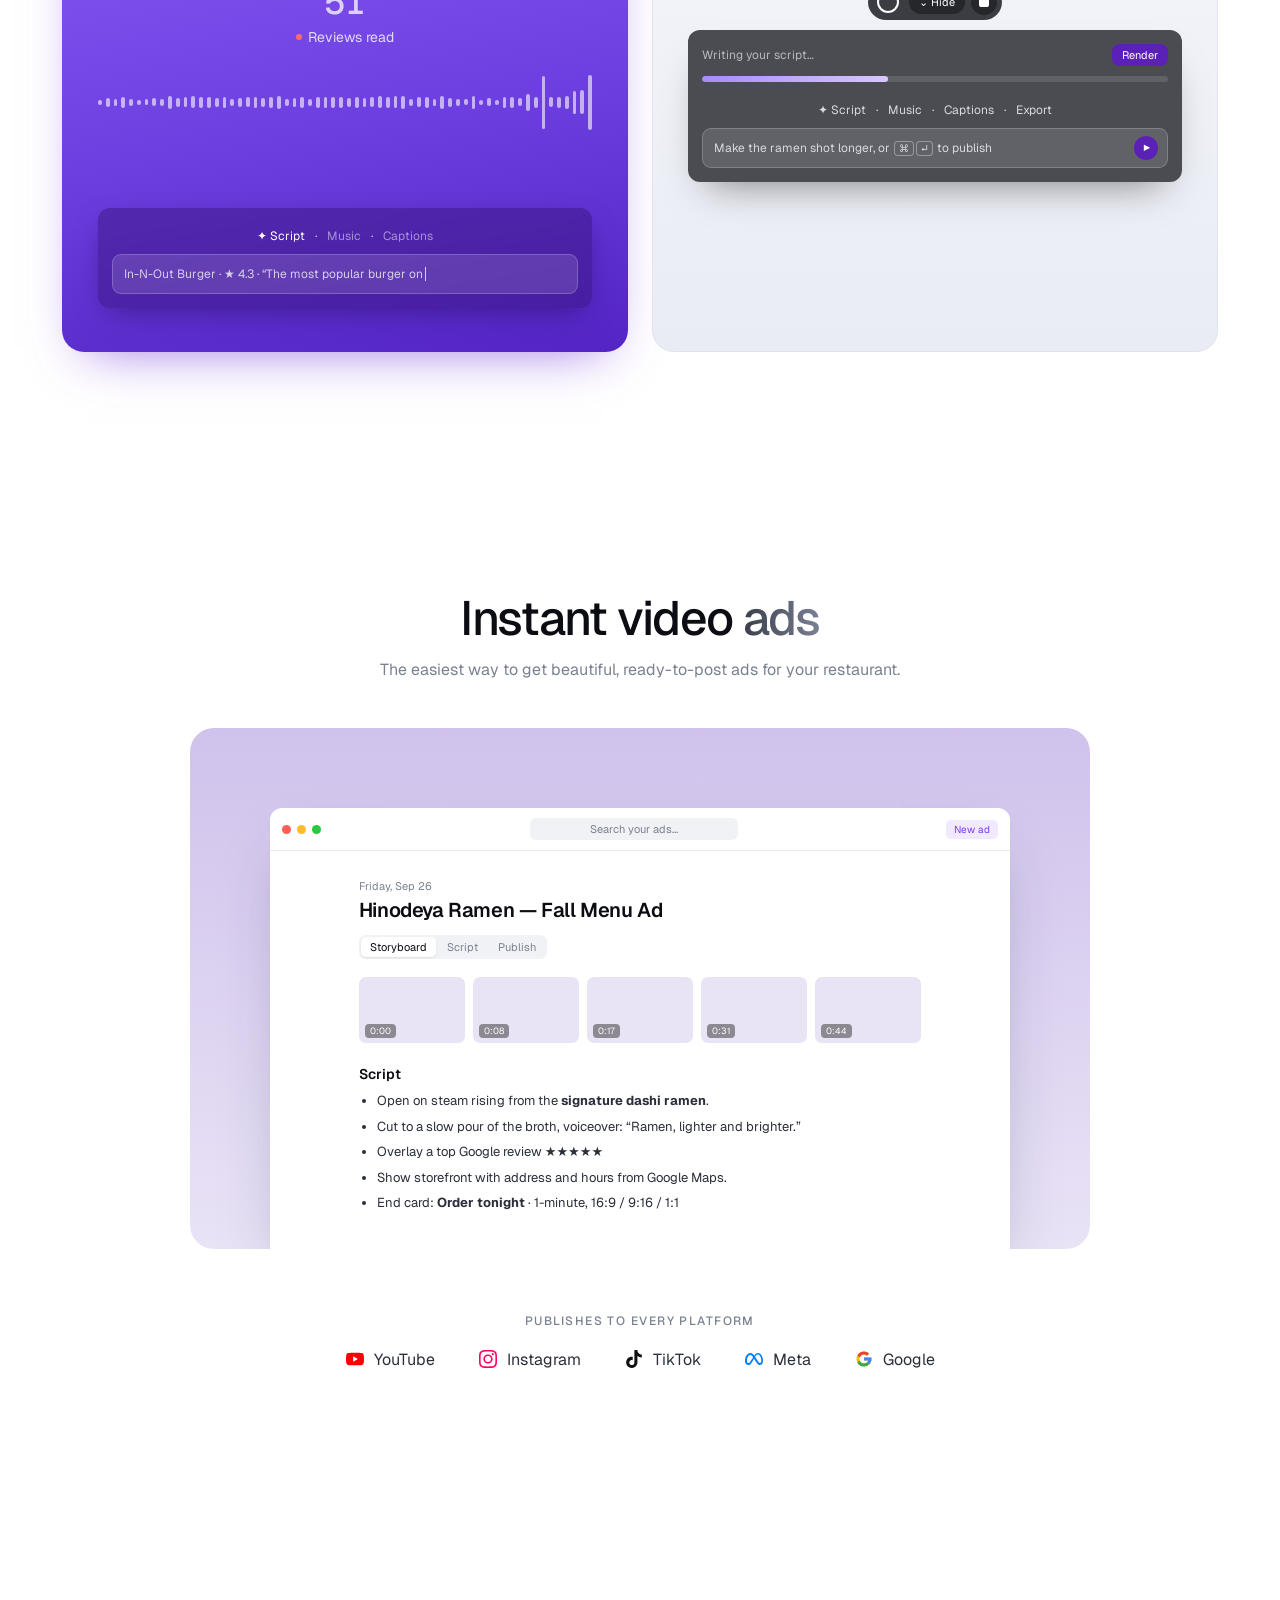
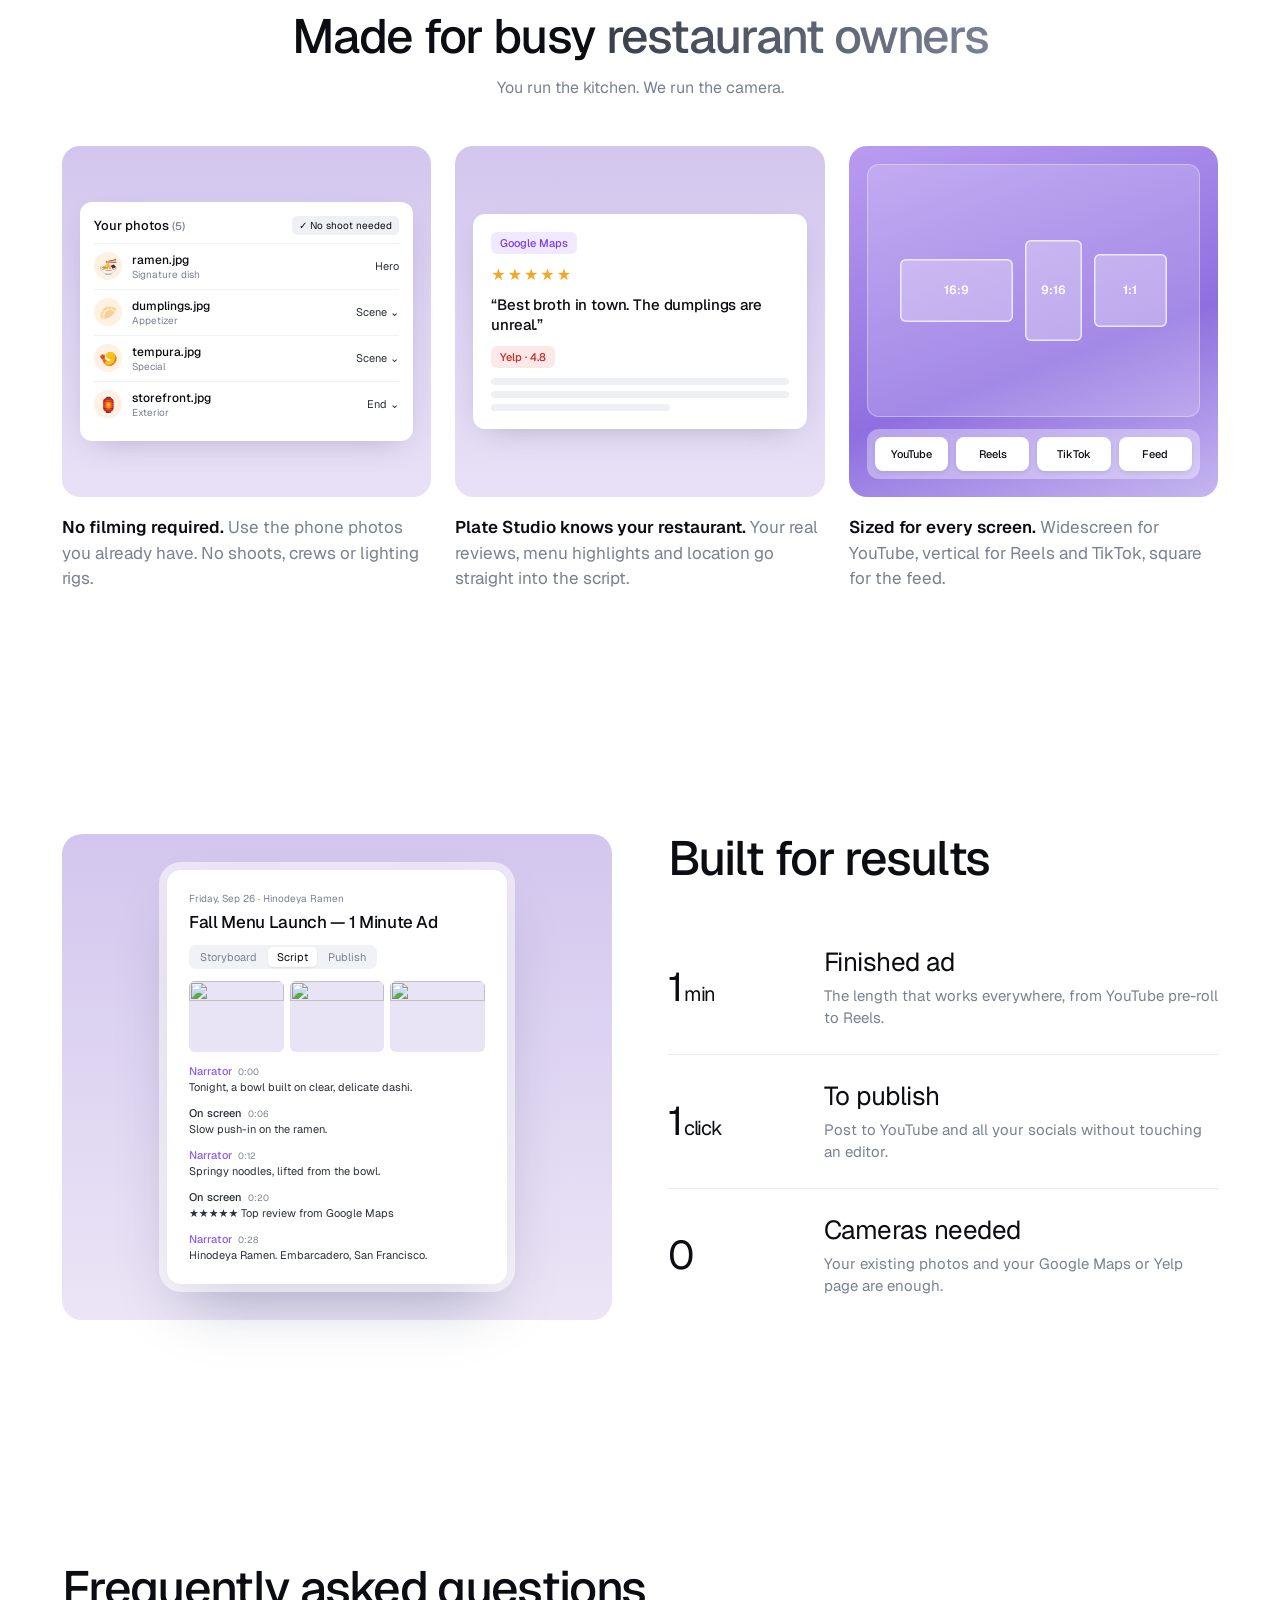
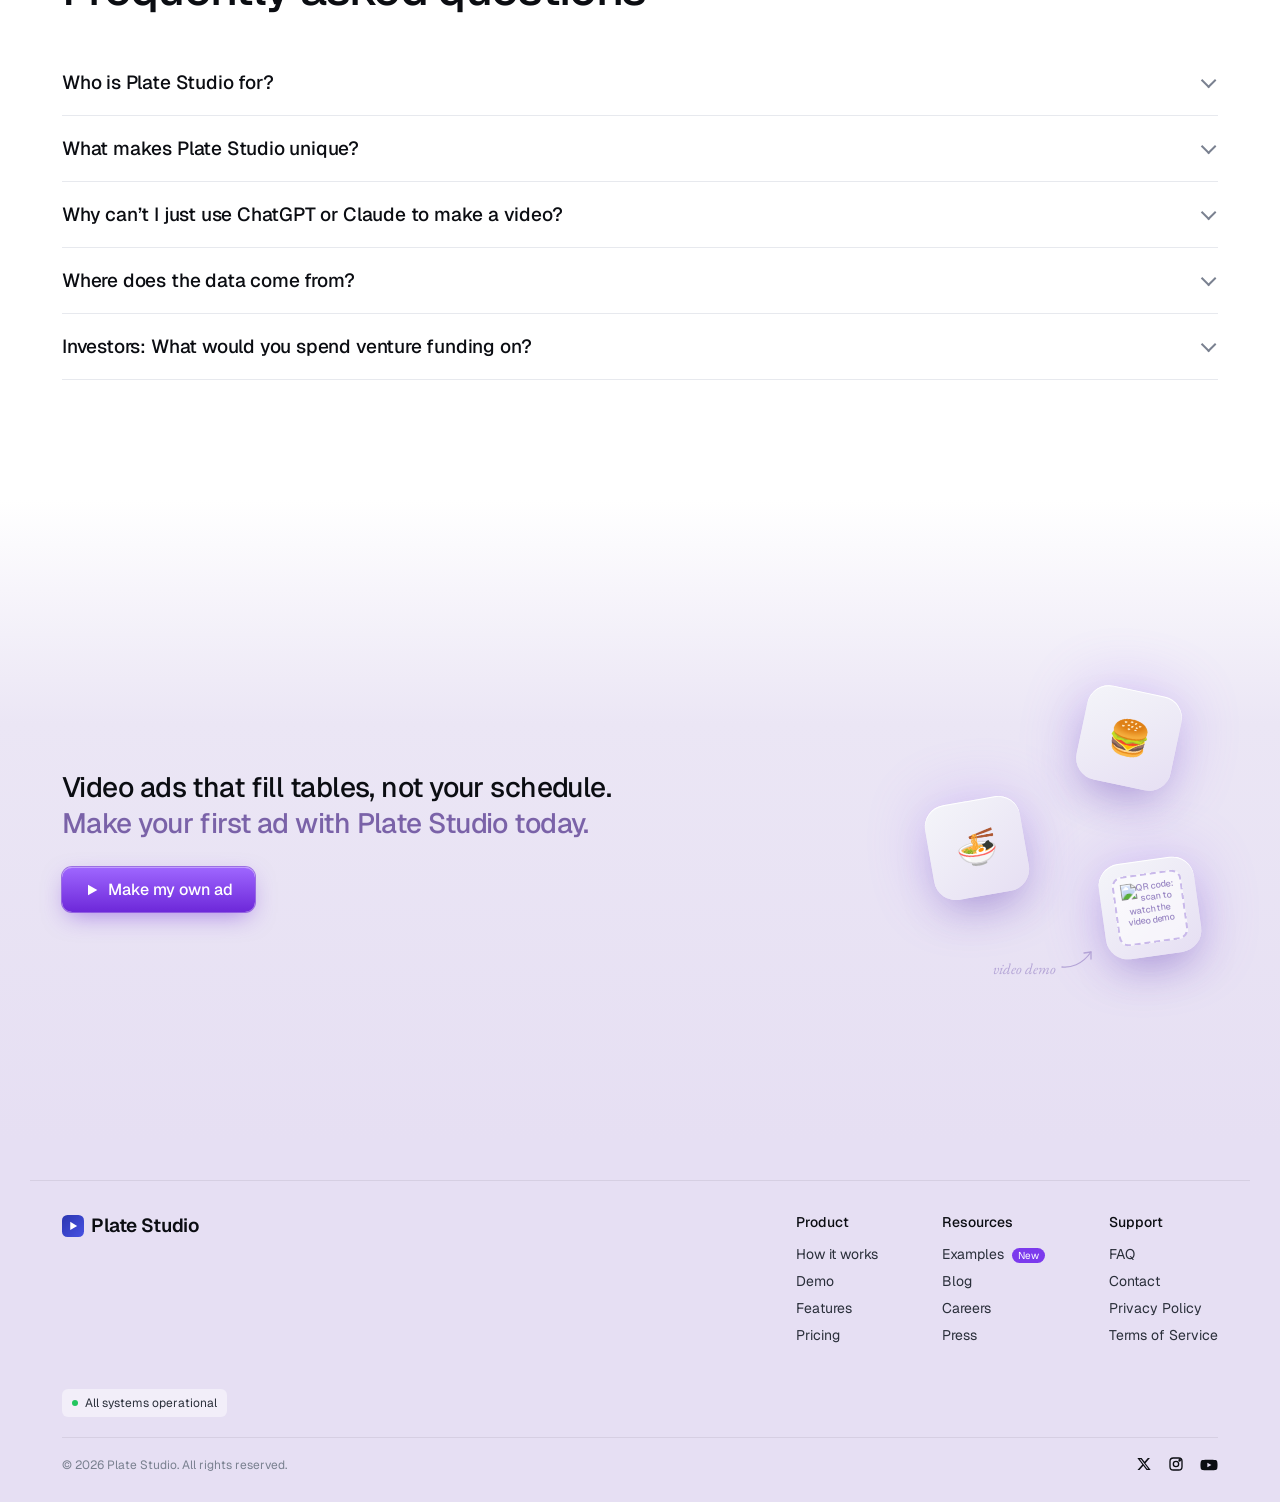
==== commit b3349b47: "Update index.html" ====
--- a/index.html
+++ b/index.html
@@ -300,8 +300,7 @@
         <div class="keycaps" aria-hidden="true">
           <span class="keycap keycap--a">🍔</span>
           <span class="keycap keycap--b">🍜</span>
-          <!-- Replace the text with <img src="qr.png" alt="Scan to make your ad" /> -->
-          <span class="keycap keycap--qr"><span class="qr">QR code goes here</span></span>
+          <span class="keycap keycap--qr"><span class="qr"><img src="qr.png" alt="QR code: scan to watch the video demo" /></span></span>
           <span class="qr-note">video demo<svg viewBox="0 0 34 22" fill="none" stroke="currentColor" stroke-width="1.3" stroke-linecap="round" stroke-linejoin="round"><path d="M2 19c8 1 20-2 29-15"/><path d="M24 5l7-1 0 7"/></svg></span>
         </div>
       </div>
--- a/styles.css
+++ b/styles.css
@@ -166,6 +166,8 @@
   aspect-ratio: 16 / 9; display: grid; place-content: center; justify-items: center; gap: 30px;
   background: radial-gradient(60% 60% at 50% 45%, rgba(139,92,246,.28), transparent 70%), #111216;
 }
+.demo__screen--video { position: relative; display: block; overflow: hidden; background: #000; }
+.demo__screen--video video { position: absolute; inset: 0; width: 100%; height: 100%; object-fit: cover; }
 
 .demo__dock {
   position: absolute; bottom: 6px; left: 50%; translate: -50% 0;
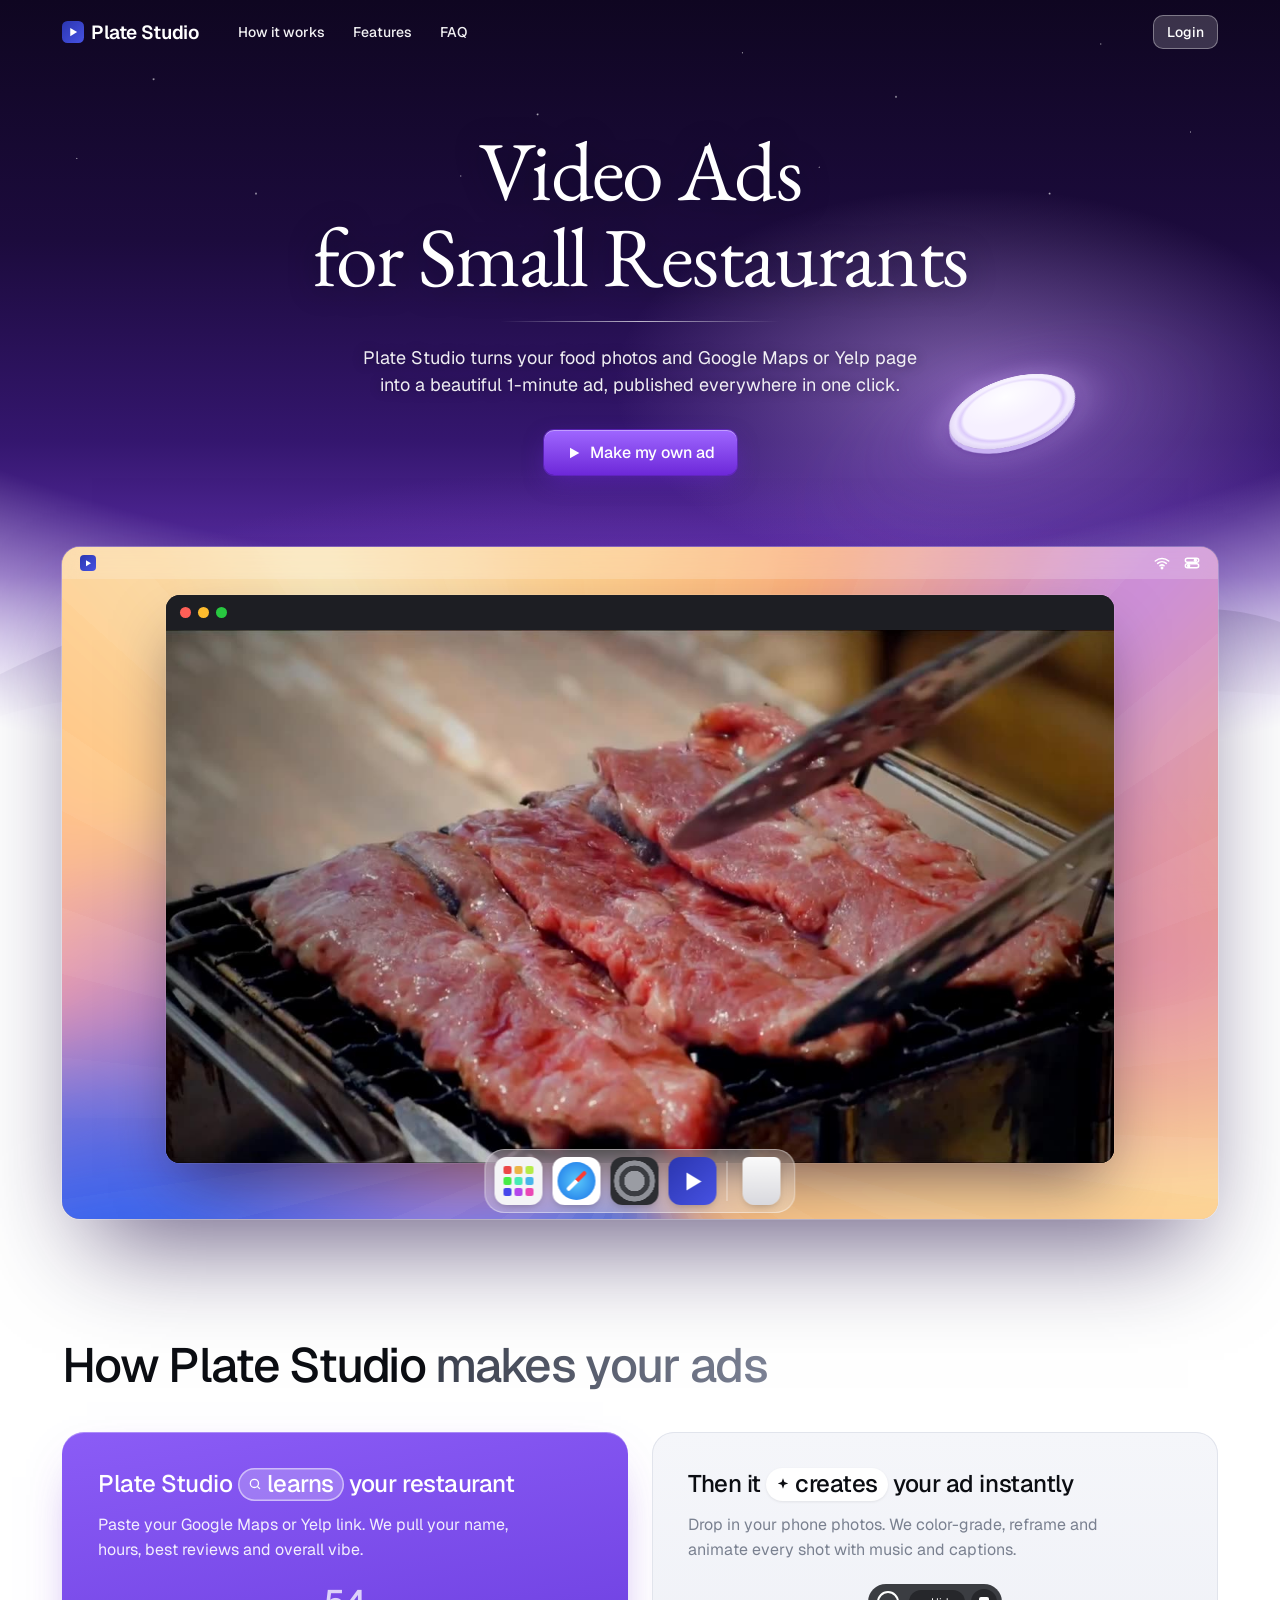
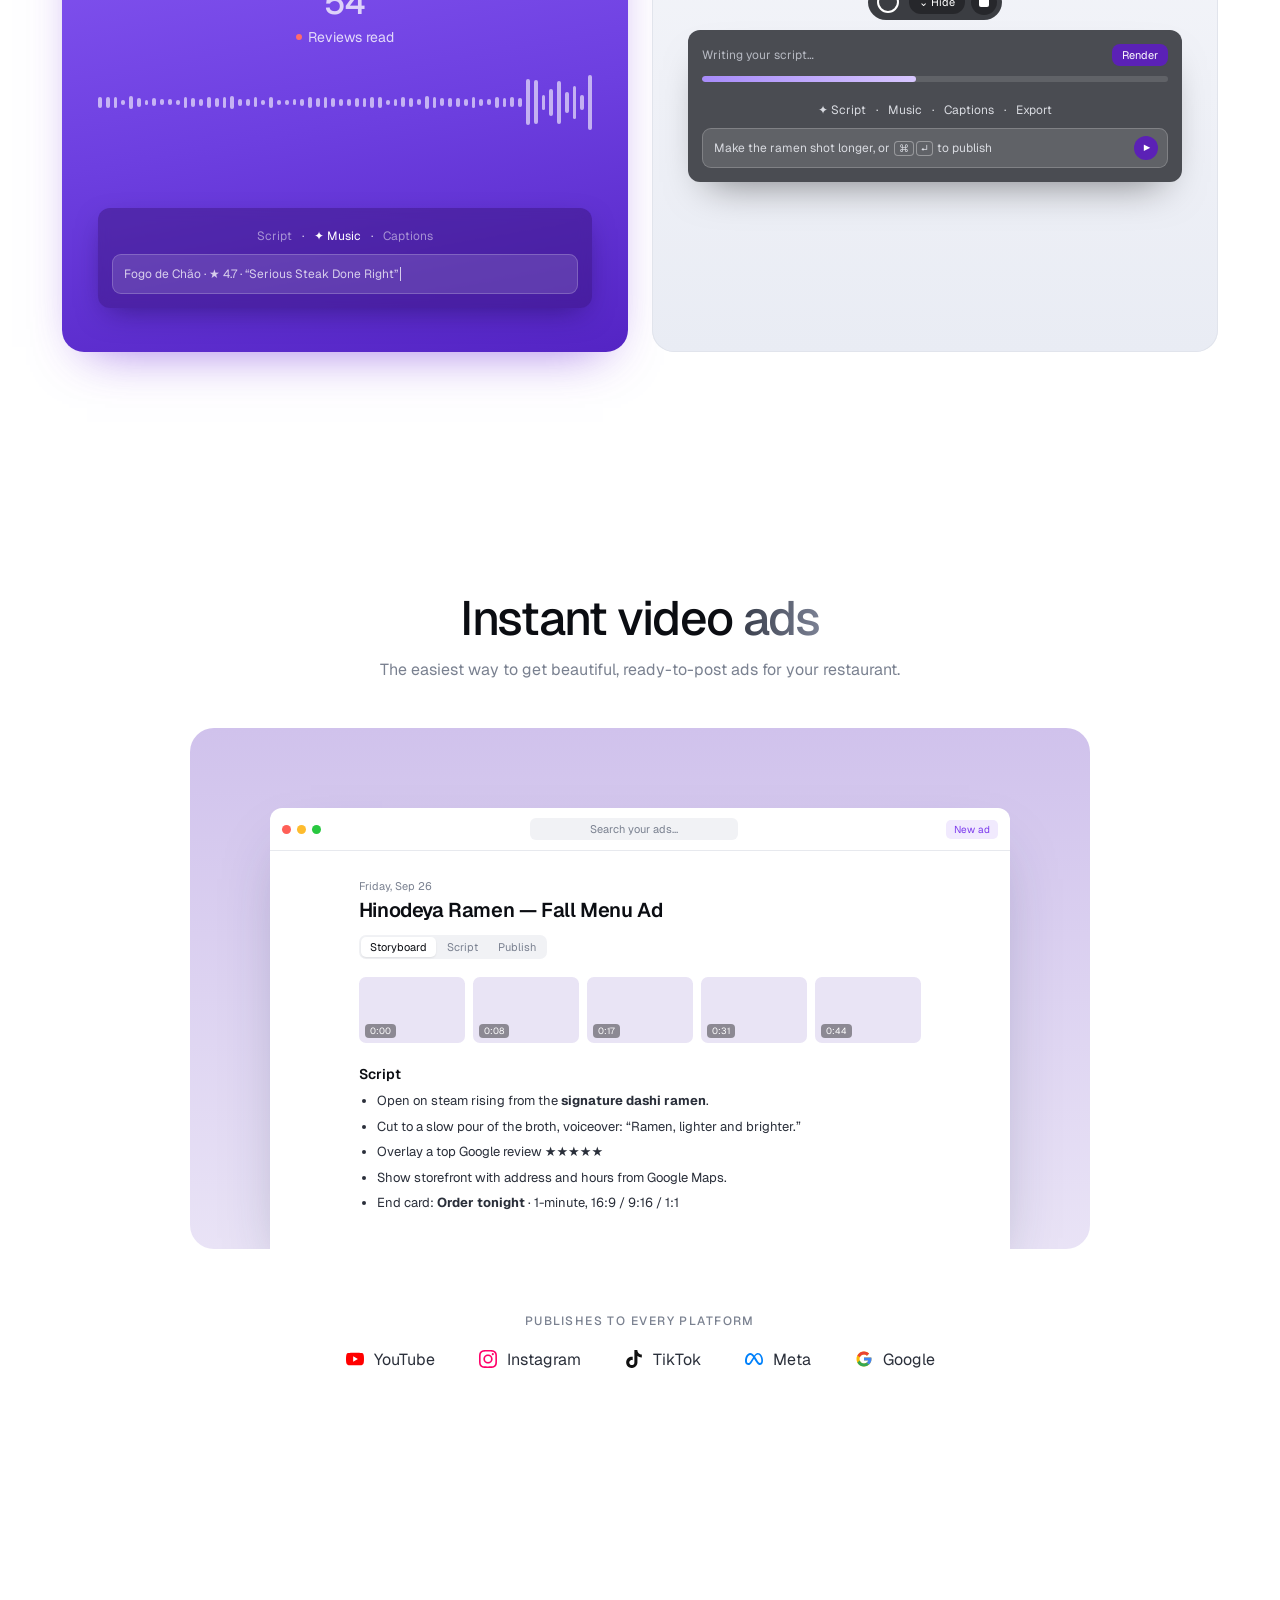
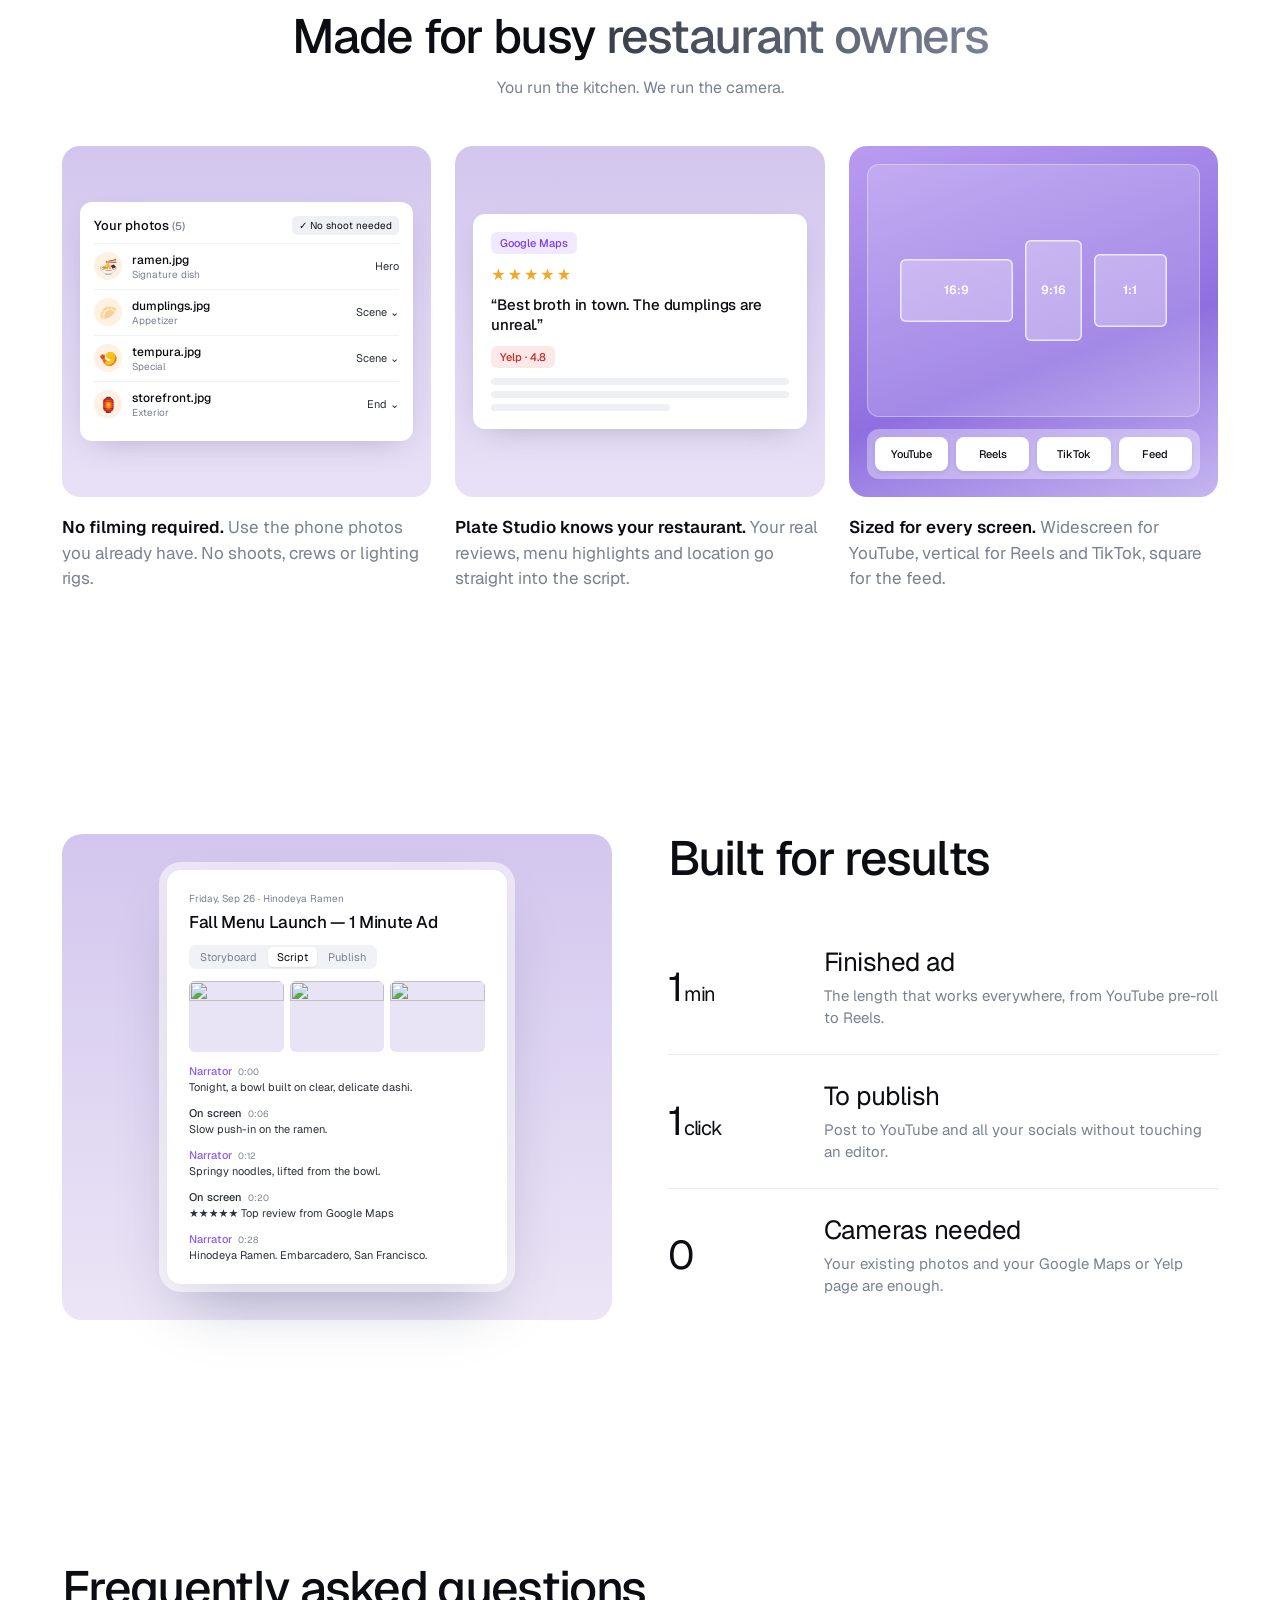
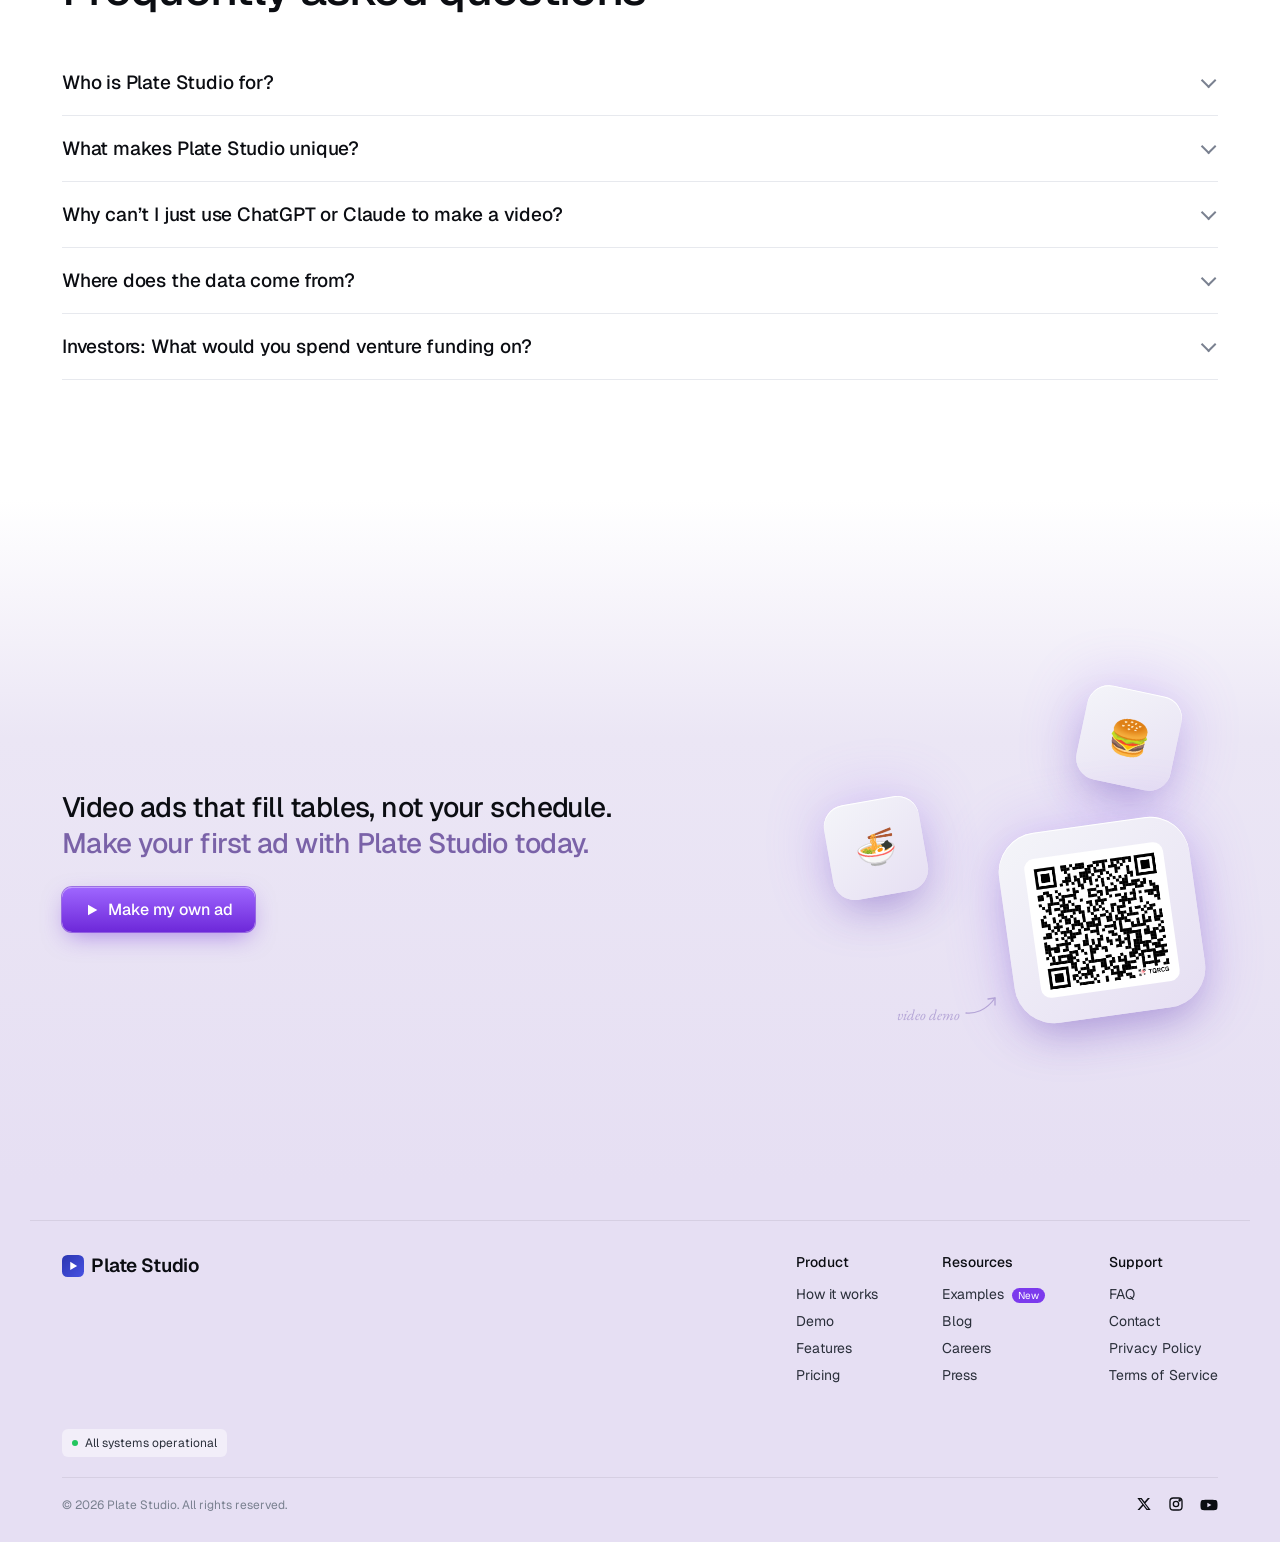
==== commit c9aac1e7: "Update index.html" ====
--- a/index.html
+++ b/index.html
@@ -12,10 +12,11 @@
   <meta property="og:title" content="Plate Studio: AI video ads for restaurants" />
   <meta property="og:description" content="Turn your food photos and Google Maps or Yelp page into a beautiful 1-minute video ad, published everywhere in one click." />
   <meta property="og:url" content="https://platestudiolanding.vercel.app/" />
-  <meta property="og:image" content="https://platestudiolanding.vercel.app/og-image.png" />
+  <meta property="og:image" content="https://platestudiolanding.vercel.app/og-image.png?v=2" />
   <meta property="og:image:width" content="1200" />
   <meta property="og:image:height" content="630" />
   <meta name="twitter:card" content="summary_large_image" />
+  <meta name="twitter:image" content="https://platestudiolanding.vercel.app/og-image.png?v=2" />
   <link rel="preconnect" href="https://fonts.googleapis.com" />
   <link rel="preconnect" href="https://fonts.gstatic.com" crossorigin />
   <link href="https://fonts.googleapis.com/css2?family=EB+Garamond:wght@400;500&family=Geist:wght@400;500;600&display=swap" rel="stylesheet" />
--- a/styles.css
+++ b/styles.css
@@ -459,7 +459,7 @@
   animation: shine 4s linear infinite;
 }
 @keyframes shine { from { background-position: 100% 0; } to { background-position: -150% 0; } }
-.keycaps { position: relative; height: 320px; }
+.keycaps { position: relative; height: 360px; }
 .keycap {
   position: absolute; width: 96px; height: 96px; border-radius: 22px; display: grid; place-items: center;
   font-size: 34px; color: #b9a8dc;
@@ -468,16 +468,17 @@
   animation: float 6s ease-in-out infinite;
 }
 .keycap--a { right: 8%; top: 10px; transform: rotate(12deg); }
-.keycap--b { right: 38%; top: 120px; transform: rotate(-10deg); animation-delay: -3s; }
-.keycap--qr { right: 4%; top: 180px; transform: rotate(-8deg); animation-delay: -1.5s; }
+.keycap--b { right: 58%; top: 120px; transform: rotate(-10deg); animation-delay: -3s; }
+.keycap--qr { right: 4%; top: 144px; width: 192px; height: 192px; border-radius: 40px; transform: rotate(-8deg); animation-delay: -1.5s; }
 .qr {
-  width: 70px; height: 70px; border-radius: 10px; display: grid; place-items: center; padding: 6px;
+  width: 140px; height: 140px; border-radius: 10px; display: grid; place-items: center; padding: 6px;
   border: 2px dashed #c9b9ea; background: rgba(255,255,255,.6);
   font-family: var(--sans); font-size: 9px; font-weight: 500; line-height: 1.25; text-align: center; color: #9a88c4;
 }
-.qr img { width: 100%; height: 100%; object-fit: contain; }
+.qr:has(img) { border: 0; background: #fff; padding: 4px; }
+.qr img { width: 100%; height: 100%; object-fit: contain; border-radius: 6px; }
 .qr-note {
-  position: absolute; right: calc(4% + 104px); top: 268px; display: inline-flex; align-items: flex-end; gap: 4px;
+  position: absolute; right: calc(4% + 200px); top: 314px; display: inline-flex; align-items: flex-end; gap: 4px;
   font-family: var(--serif); font-style: italic; font-size: 15px; color: #a795cf; opacity: .8;
 }
 .qr-note svg { width: 34px; height: 22px; margin-bottom: 8px; }
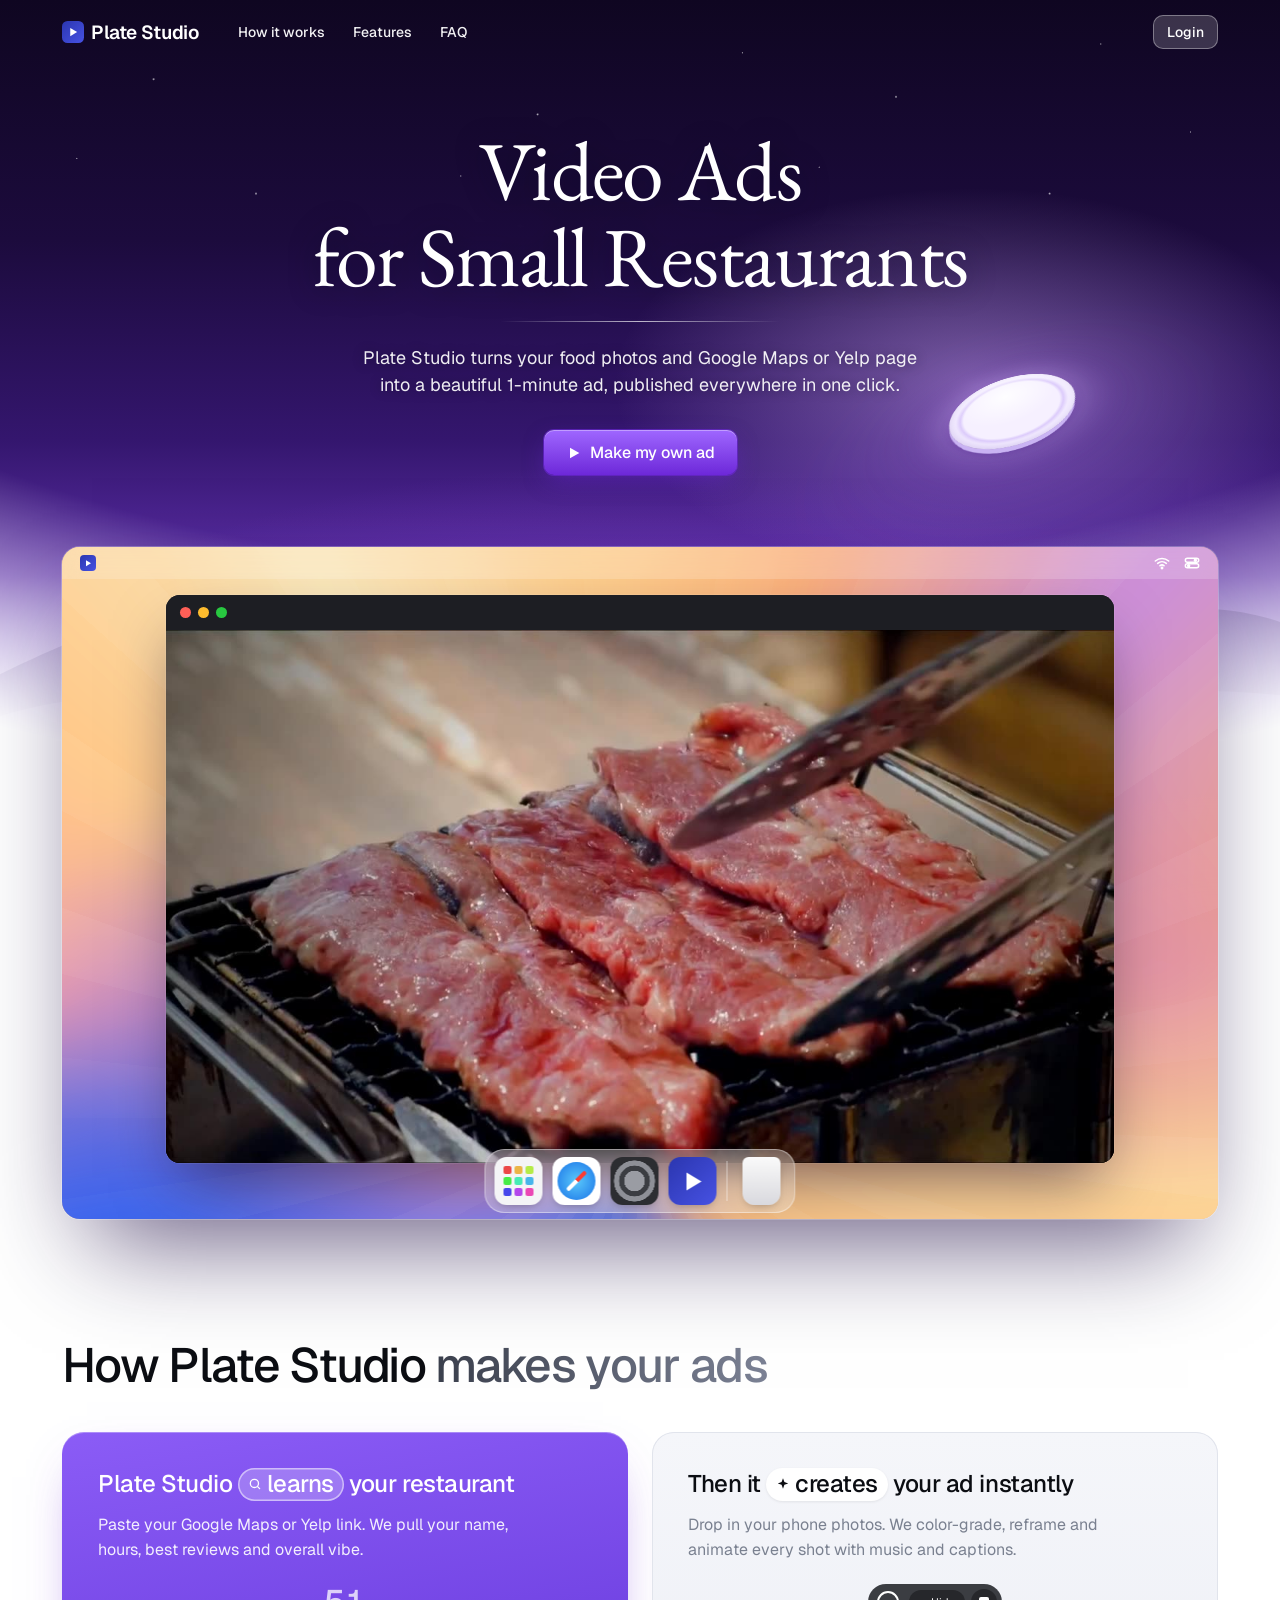
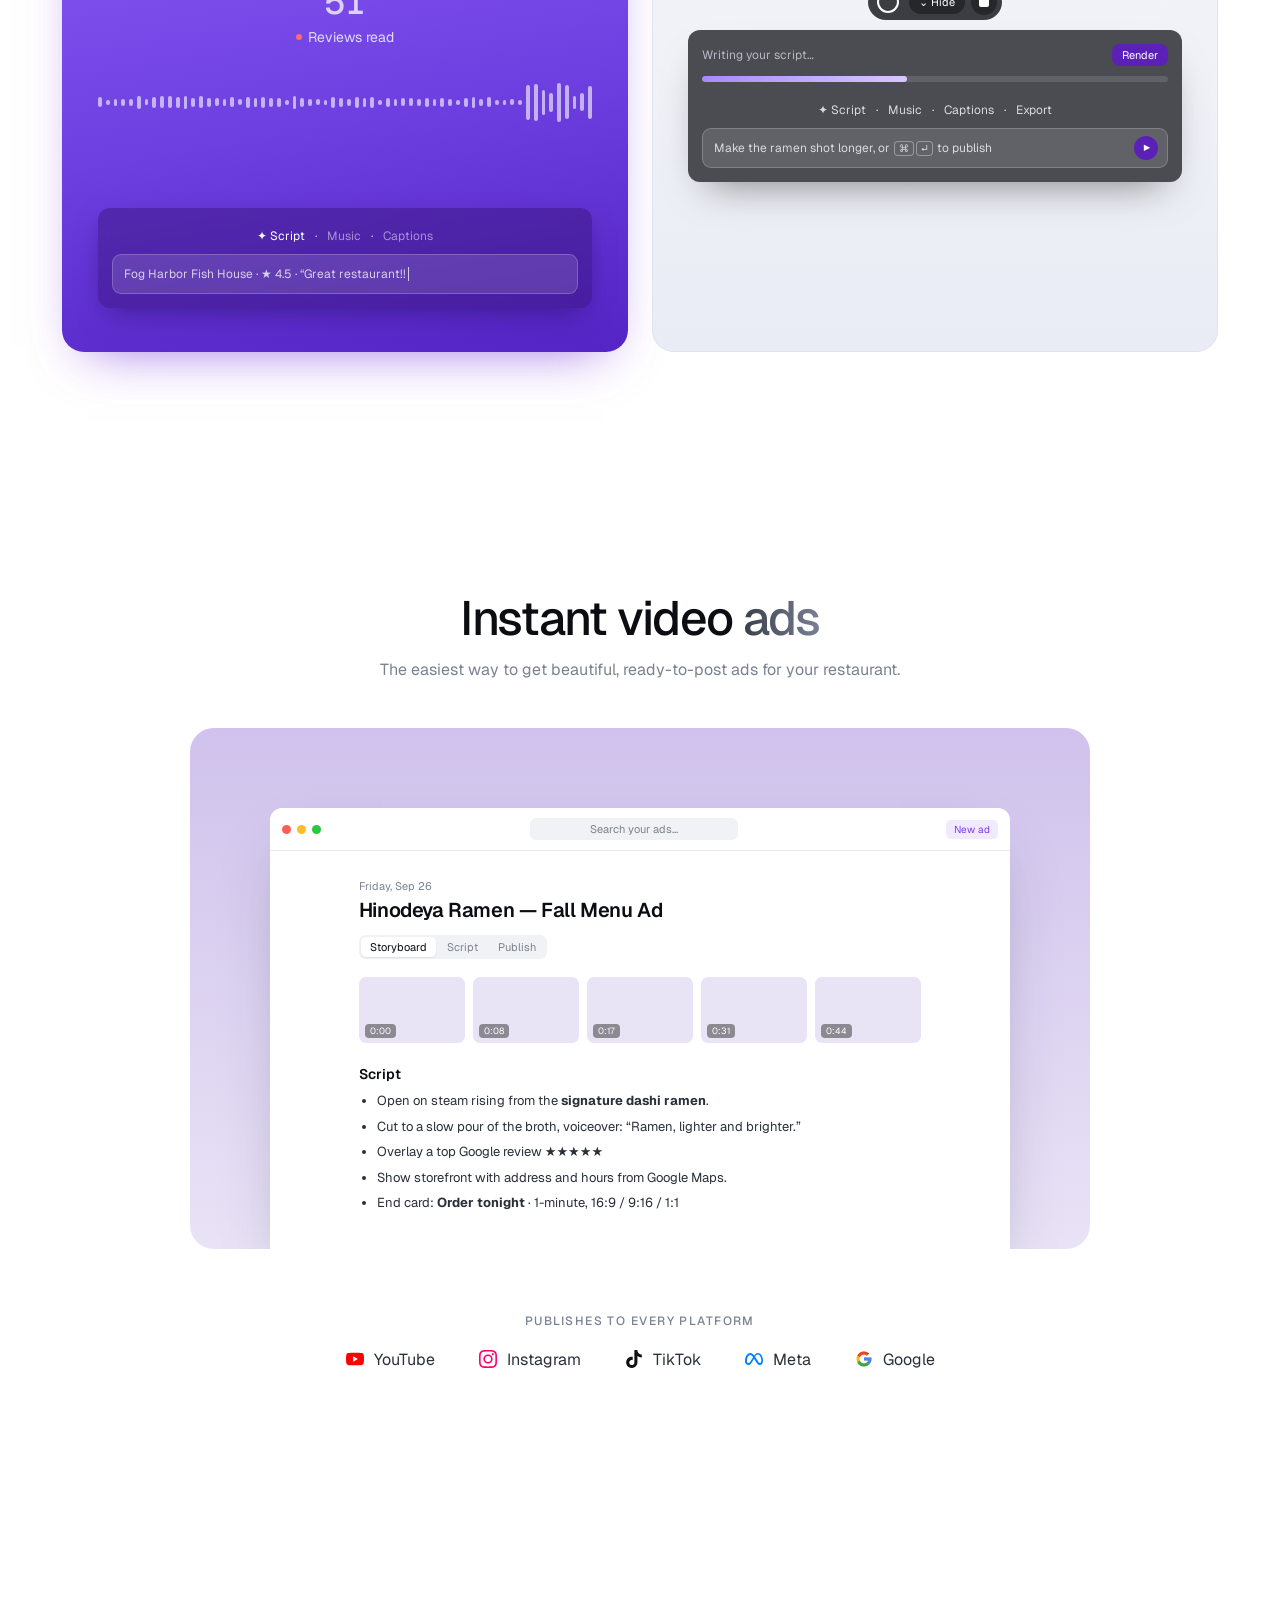
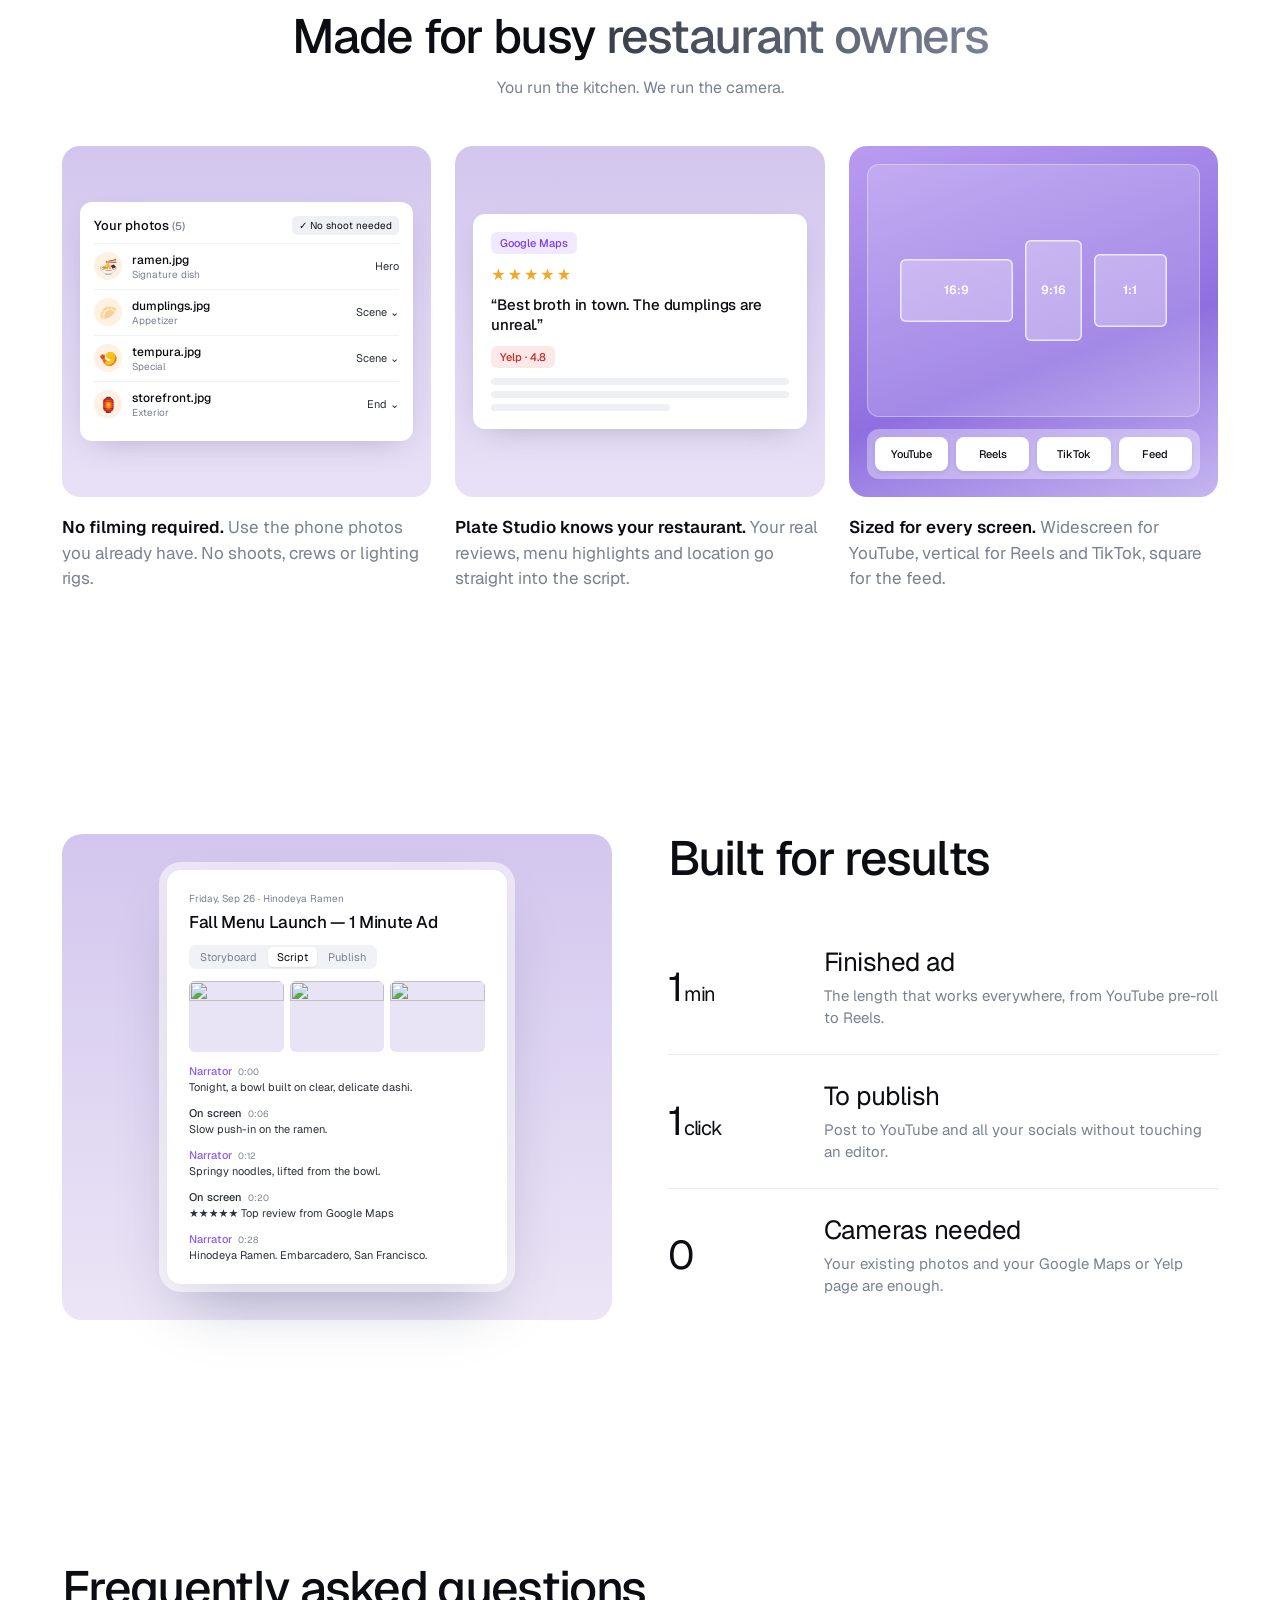
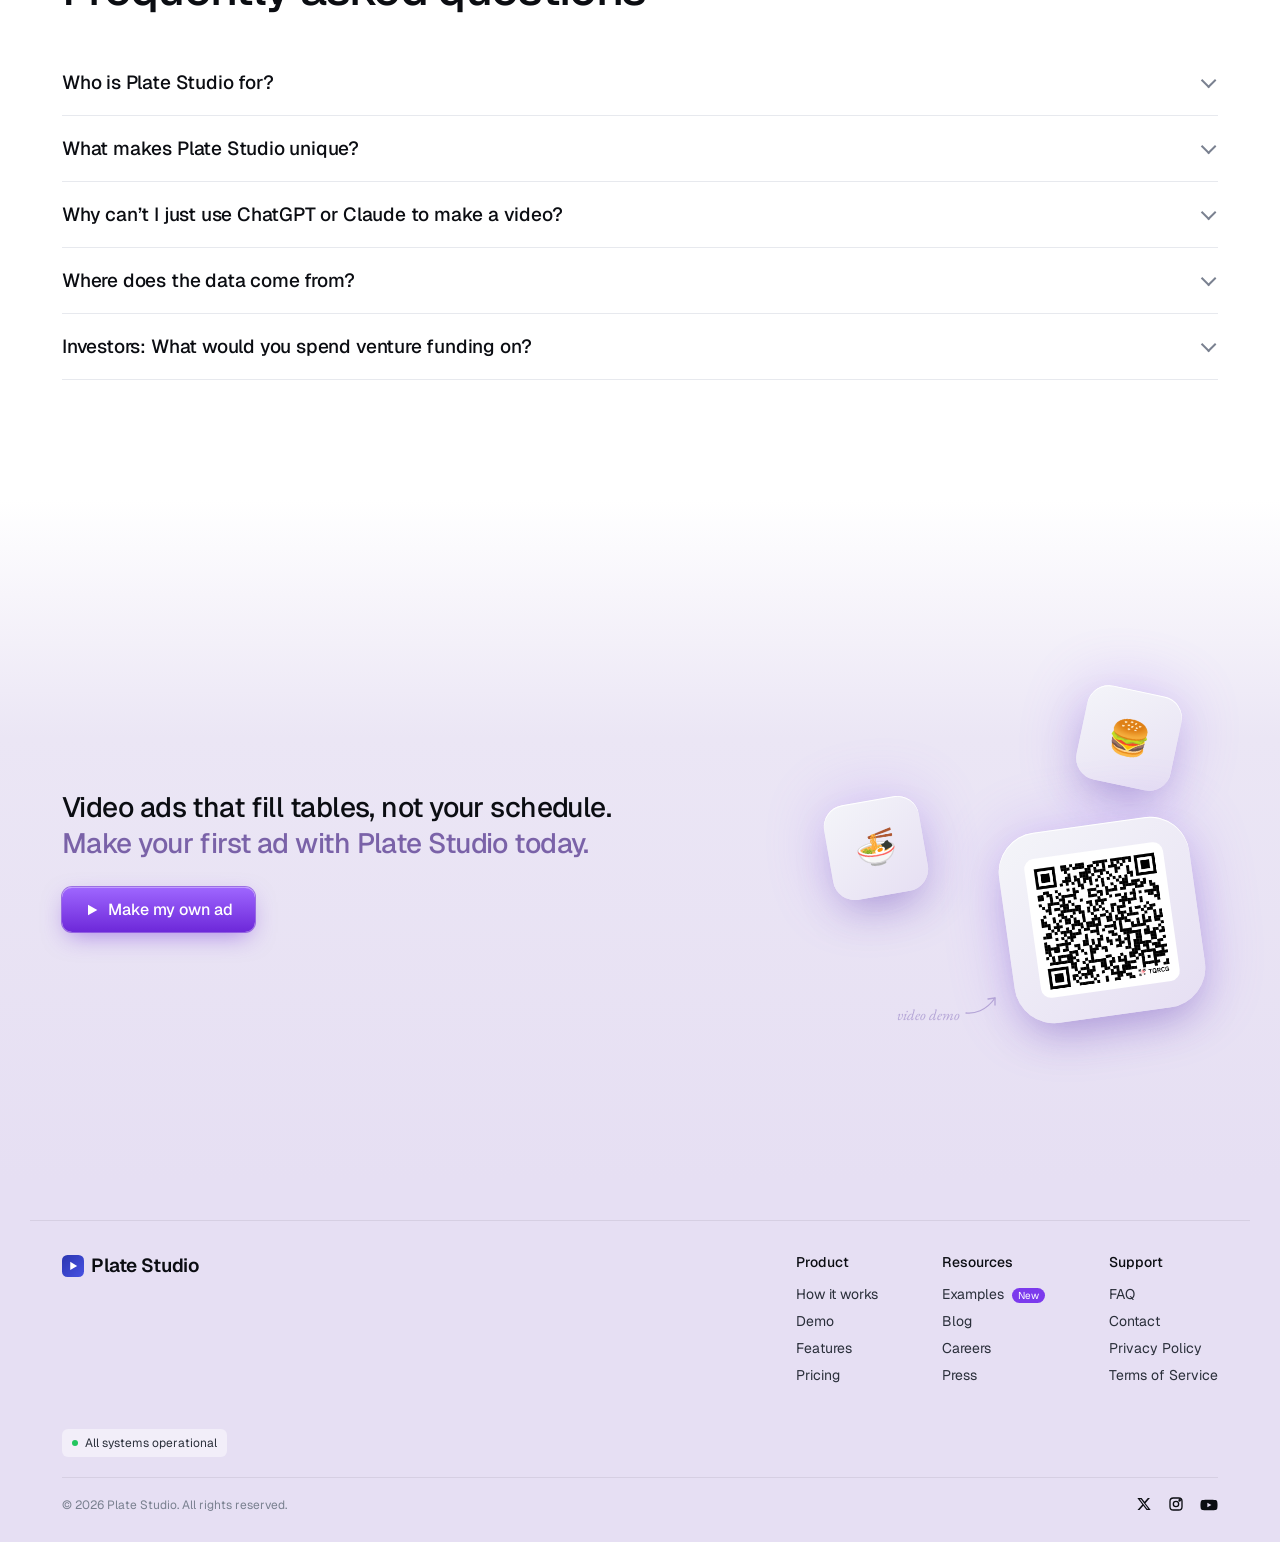
==== commit add4aec8: "app send adjust" ====
--- a/index.html
+++ b/index.html
@@ -12,11 +12,11 @@
   <meta property="og:title" content="Plate Studio: AI video ads for restaurants" />
   <meta property="og:description" content="Turn your food photos and Google Maps or Yelp page into a beautiful 1-minute video ad, published everywhere in one click." />
   <meta property="og:url" content="https://platestudiolanding.vercel.app/" />
-  <meta property="og:image" content="https://platestudiolanding.vercel.app/og-image.png?v=2" />
+  <meta property="og:image" content="https://platestudiolanding.vercel.app/og-image.png?v=3" />
   <meta property="og:image:width" content="1200" />
   <meta property="og:image:height" content="630" />
   <meta name="twitter:card" content="summary_large_image" />
-  <meta name="twitter:image" content="https://platestudiolanding.vercel.app/og-image.png?v=2" />
+  <meta name="twitter:image" content="https://platestudiolanding.vercel.app/og-image.png?v=3" />
   <link rel="preconnect" href="https://fonts.googleapis.com" />
   <link rel="preconnect" href="https://fonts.gstatic.com" crossorigin />
   <link href="https://fonts.googleapis.com/css2?family=EB+Garamond:wght@400;500&family=Geist:wght@400;500;600&display=swap" rel="stylesheet" />
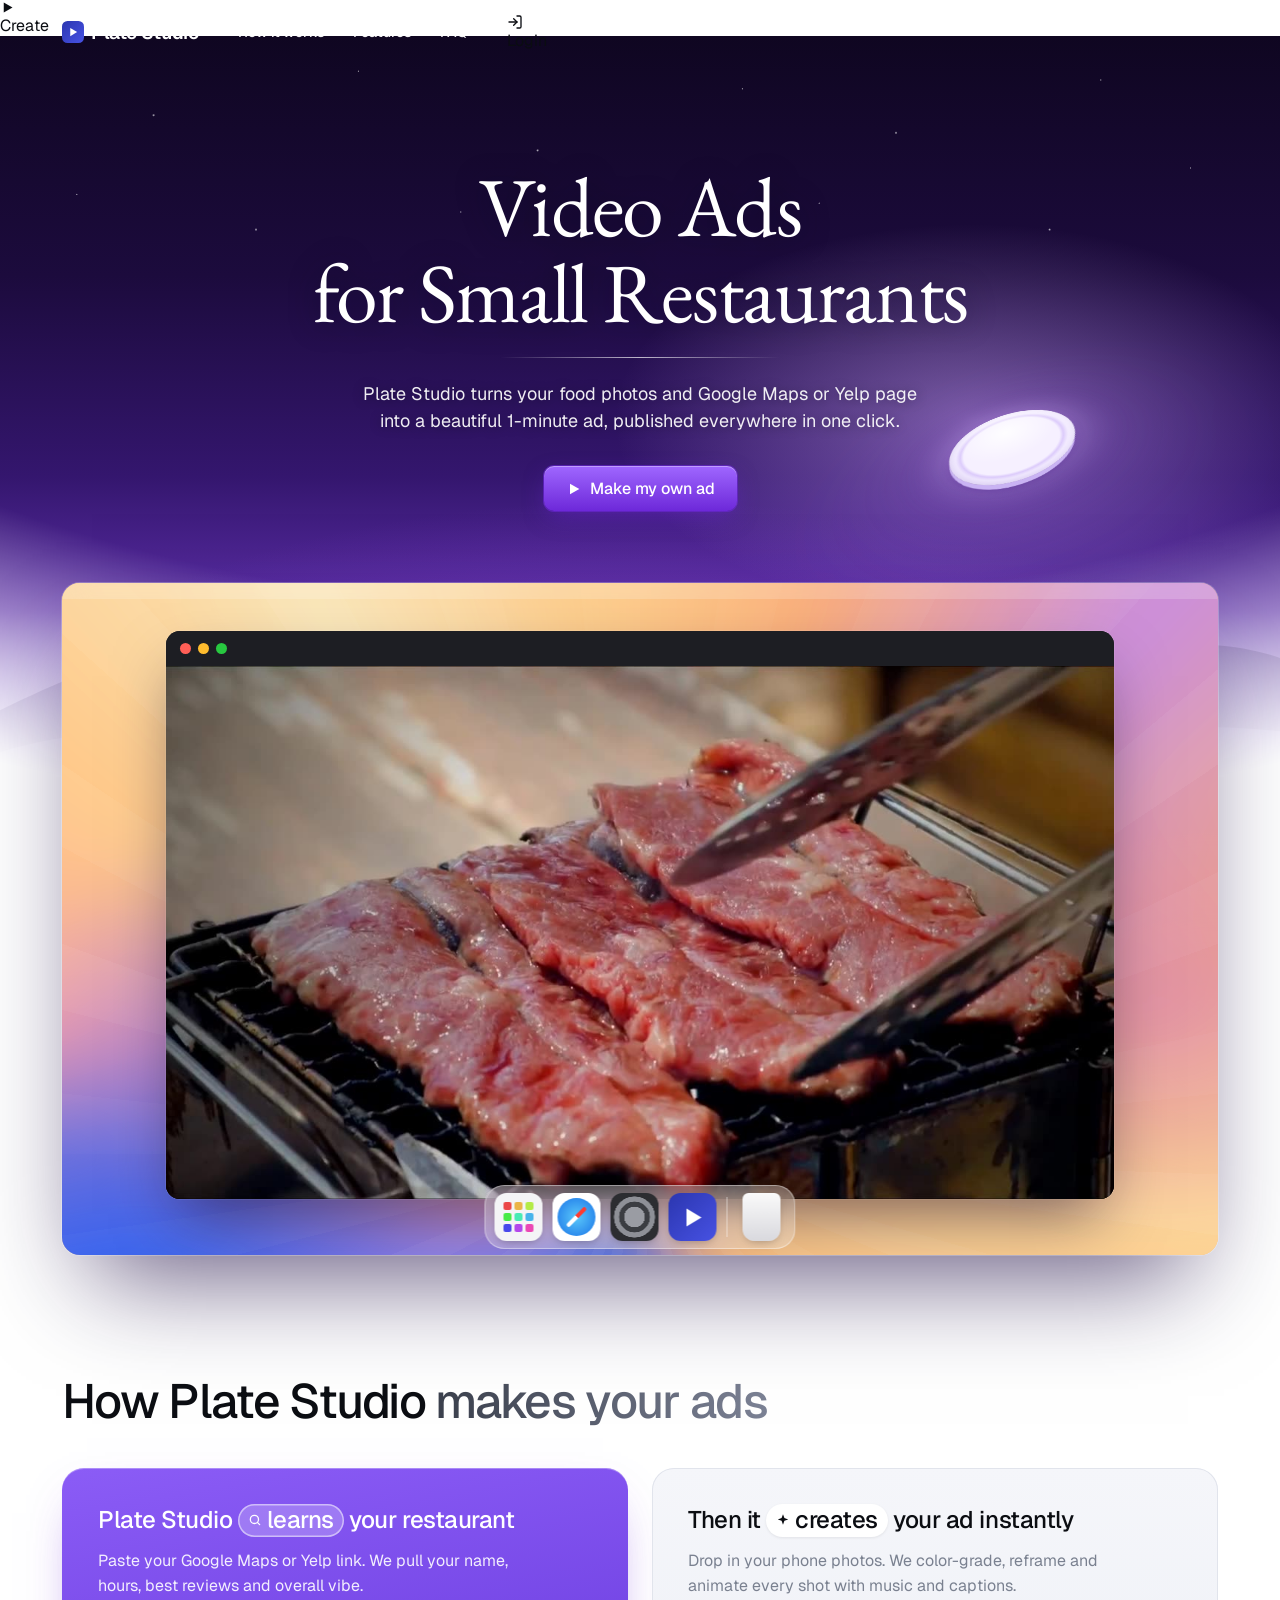
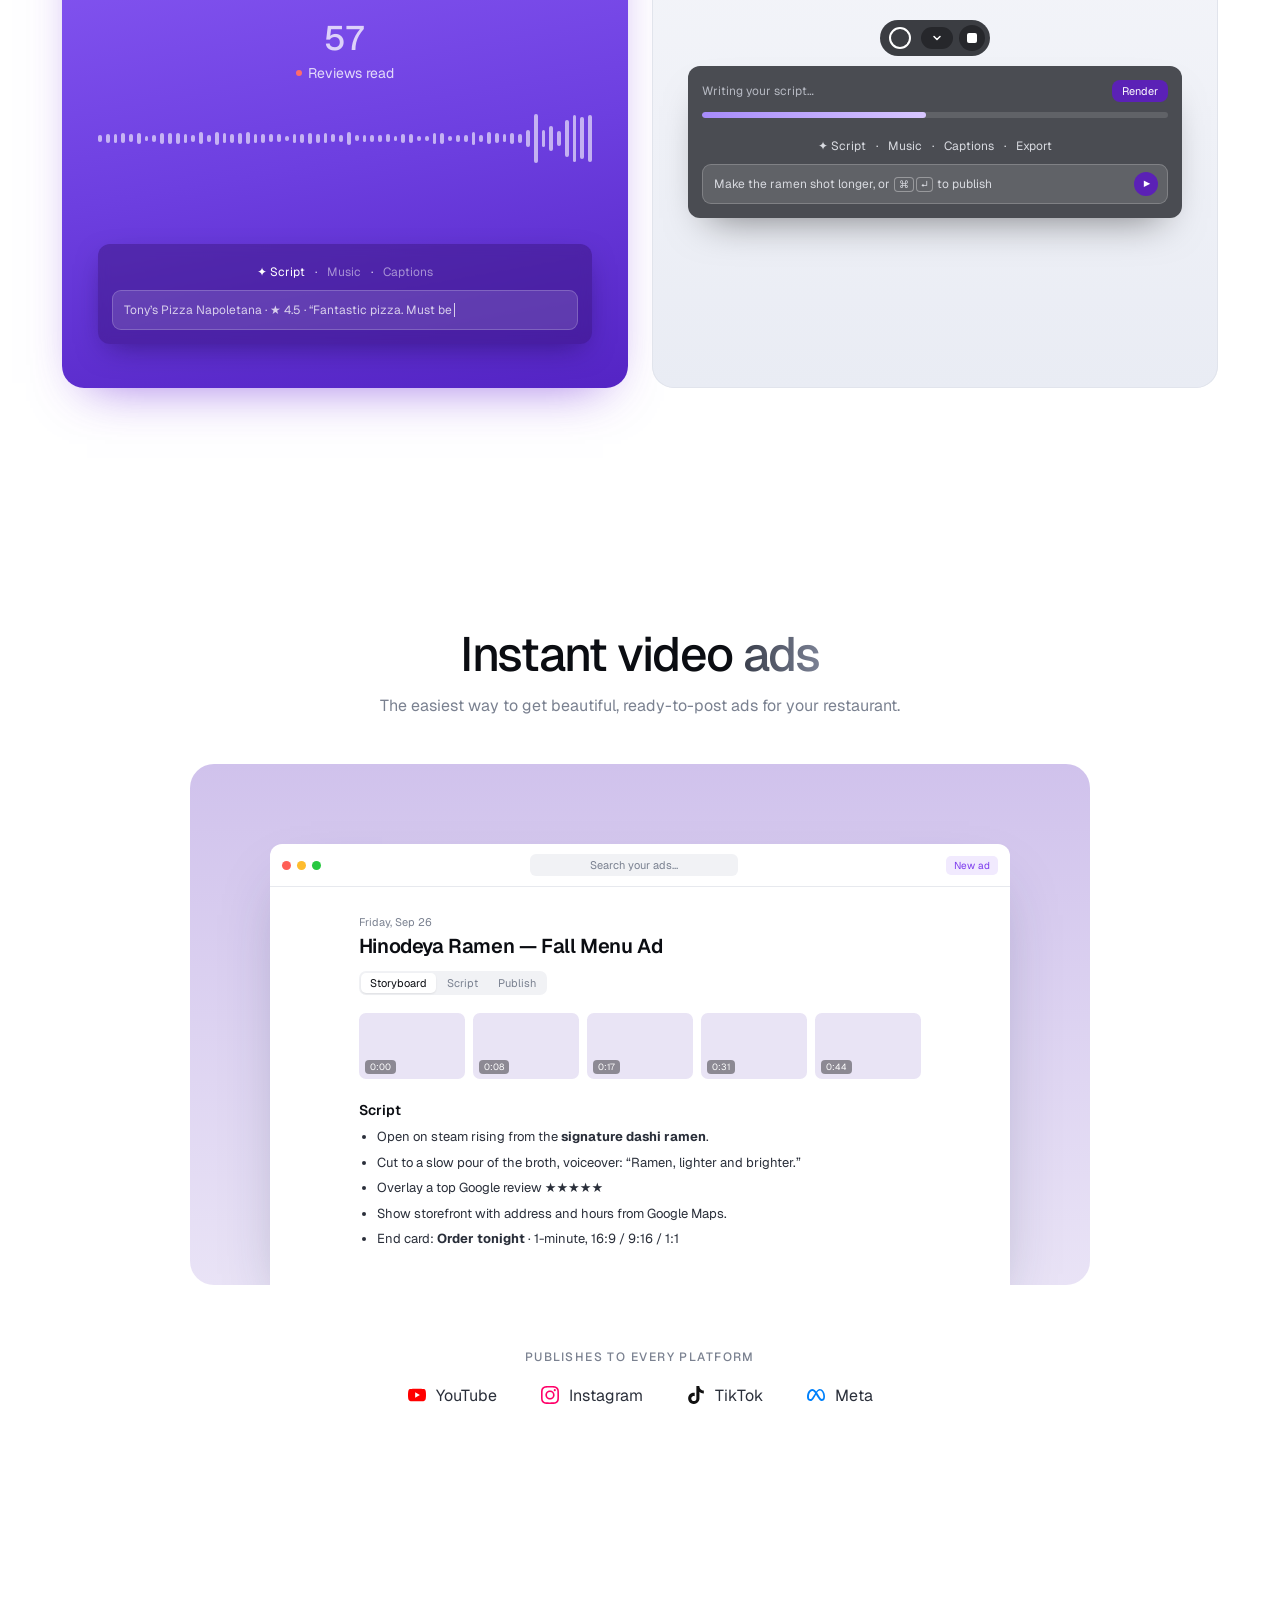
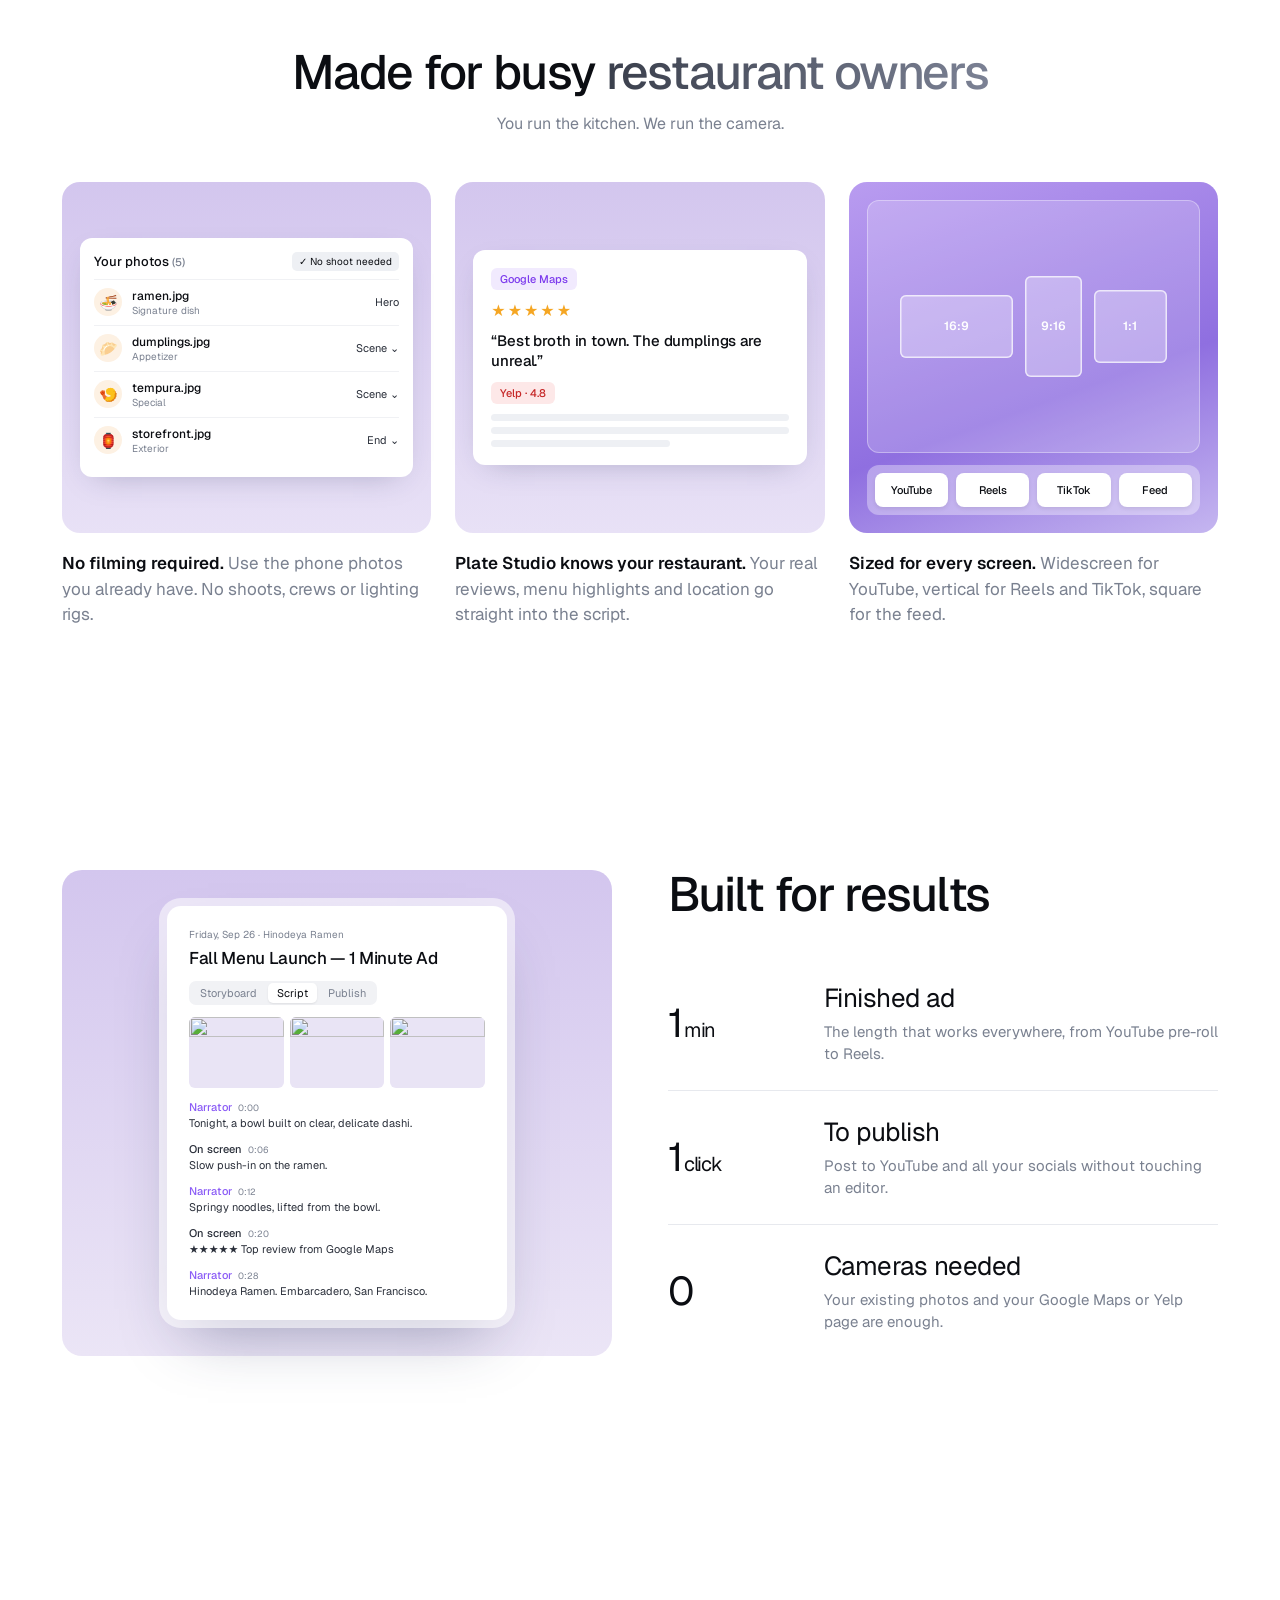
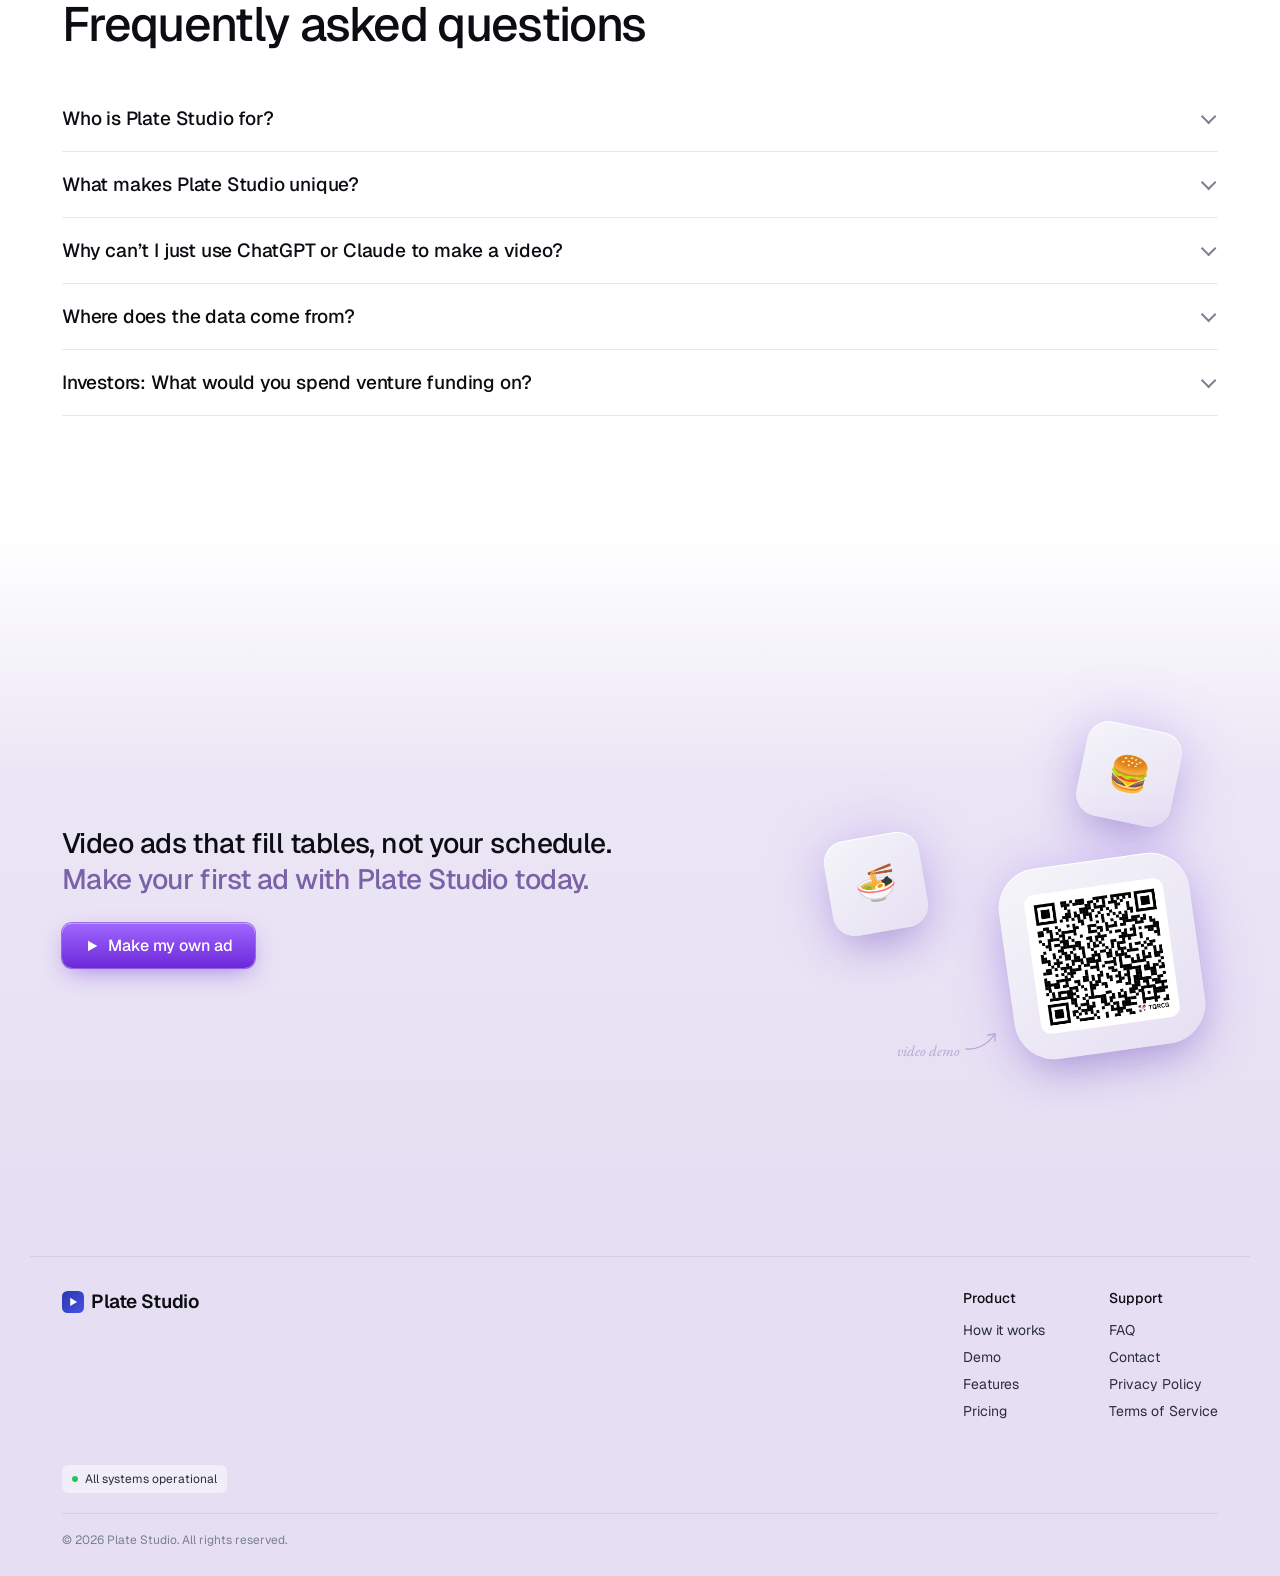
==== commit 79d1ecc0: "Update index.html" ====
--- a/index.html
+++ b/index.html
@@ -20,7 +20,7 @@
   <link rel="preconnect" href="https://fonts.googleapis.com" />
   <link rel="preconnect" href="https://fonts.gstatic.com" crossorigin />
   <link href="https://fonts.googleapis.com/css2?family=EB+Garamond:wght@400;500&family=Geist:wght@400;500;600&display=swap" rel="stylesheet" />
-  <link rel="stylesheet" href="styles.css?v=6" />
+  <link rel="stylesheet" href="styles.css?v=15" />
   <script>document.documentElement.classList.add("js");</script>
 </head>
 <body>
@@ -36,9 +36,15 @@
         <a href="#features">Features</a>
         <a href="#faq">FAQ</a>
       </nav>
-      <a href="#get-started" class="btn btn--glass btn--sm nav__cta">Login</a>
+      <a href="https://platestudioapp.vercel.app/" class="nav__login"><svg width="16" height="16" viewBox="0 0 24 24" fill="none" stroke="currentColor" stroke-width="2" stroke-linecap="round" stroke-linejoin="round" aria-hidden="true"><path d="M15 3h4a2 2 0 0 1 2 2v14a2 2 0 0 1-2 2h-4"/><polyline points="10 17 15 12 10 7"/><line x1="15" y1="12" x2="3" y2="12"/></svg>Login</a>
     </div>
   </header>
+
+  <!-- Floating CTA: appears once the demo video is reached -->
+  <a href="https://platestudioapp.vercel.app/" class="float-cta" id="float-cta" tabindex="-1" aria-hidden="true">
+    <svg width="15" height="15" viewBox="0 0 24 24" fill="currentColor" aria-hidden="true"><polygon points="6 4 20 12 6 20 6 4"/></svg>
+    Create
+  </a>
 
   <main>
     <!-- HERO -->
@@ -63,7 +69,7 @@
           1-minute ad, published everywhere in one click.
         </p>
         <div class="hero__ctas" id="get-started">
-          <a href="#" class="btn btn--blue btn--lg">
+          <a href="https://platestudioapp.vercel.app/" class="btn btn--blue btn--lg">
             <svg width="16" height="16" viewBox="0 0 24 24" fill="currentColor" aria-hidden="true"><polygon points="6 4 20 12 6 20 6 4"/></svg>
             Make my own ad
           </a>
@@ -73,13 +79,7 @@
       <!-- DEMO PLACEHOLDER -->
       <div class="container" id="demo">
         <div class="demo">
-          <div class="demo__menubar">
-            <span class="logo__mark" aria-hidden="true"></span>
-            <span class="demo__menubar-right" aria-hidden="true">
-              <svg width="16" height="16" viewBox="0 0 24 24" fill="none" stroke="currentColor" stroke-width="2.4" stroke-linecap="round"><path d="M2 9a15 15 0 0 1 20 0M5.5 12.5a10 10 0 0 1 13 0M9 16a5 5 0 0 1 6 0"/><circle cx="12" cy="19.5" r="1" fill="currentColor"/></svg>
-              <svg width="16" height="16" viewBox="0 0 24 24" fill="none" stroke="currentColor" stroke-width="2.2"><rect x="2" y="5" width="20" height="6" rx="3"/><rect x="2" y="13" width="20" height="6" rx="3"/><circle cx="17" cy="8" r="1.5" fill="currentColor"/><circle cx="7" cy="16" r="1.5" fill="currentColor"/></svg>
-            </span>
-          </div>
+          <div class="demo__menubar"></div>
 
           <div class="demo__window">
             <div class="demo__bar"><span></span><span></span><span></span></div>
@@ -130,7 +130,7 @@
               <svg width="14" height="14" viewBox="0 0 24 24" fill="currentColor"><path d="M12 2l2.4 6.6L21 11l-6.6 2.4L12 20l-2.4-6.6L3 11l6.6-2.4z"/></svg>creates</span> your ad instantly</h3>
             <p>Drop in your phone photos. We color-grade, reframe and animate every shot with music and captions.</p>
 
-            <div class="toolbar"><span class="toolbar__logo"></span><span class="toolbar__btn">⌄ Hide</span><span class="toolbar__stop"></span></div>
+            <div class="toolbar"><span class="toolbar__logo"></span><span class="toolbar__btn"><svg width="12" height="12" viewBox="0 0 24 24" fill="none" stroke="currentColor" stroke-width="3" stroke-linecap="round" stroke-linejoin="round" aria-hidden="true"><polyline points="6 9 12 15 18 9"/></svg></span><span class="toolbar__stop"></span></div>
             <div class="panel panel--dark">
               <div class="panel__head">
                 <span class="panel__muted" id="stage-text">Reading your reviews…</span>
@@ -192,7 +192,6 @@
           <span><svg viewBox="0 0 24 24" style="--c:#ff0069" aria-hidden="true"><path d="M7.0301.084c-1.2768.0602-2.1487.264-2.911.5634-.7888.3075-1.4575.72-2.1228 1.3877-.6652.6677-1.075 1.3368-1.3802 2.127-.2954.7638-.4956 1.6365-.552 2.914-.0564 1.2775-.0689 1.6882-.0626 4.947.0062 3.2586.0206 3.6671.0825 4.9473.061 1.2765.264 2.1482.5635 2.9107.308.7889.72 1.4573 1.388 2.1228.6679.6655 1.3365 1.0743 2.1285 1.38.7632.295 1.6361.4961 2.9134.552 1.2773.056 1.6884.069 4.9462.0627 3.2578-.0062 3.668-.0207 4.9478-.0814 1.28-.0607 2.147-.2652 2.9098-.5633.7889-.3086 1.4578-.72 2.1228-1.3881.665-.6682 1.0745-1.3378 1.3795-2.1284.2957-.7632.4966-1.636.552-2.9124.056-1.2809.0692-1.6898.063-4.948-.0063-3.2583-.021-3.6668-.0817-4.9465-.0607-1.2797-.264-2.1487-.5633-2.9117-.3084-.7889-.72-1.4568-1.3876-2.1228C21.2982 1.33 20.628.9208 19.8378.6165 19.074.321 18.2017.1197 16.9244.0645 15.6471.0093 15.236-.005 11.977.0014 8.718.0076 8.31.0215 7.0301.0839m.1402 21.6932c-1.17-.0509-1.8053-.2453-2.2287-.408-.5606-.216-.96-.4771-1.3819-.895-.422-.4178-.6811-.8186-.9-1.378-.1644-.4234-.3624-1.058-.4171-2.228-.0595-1.2645-.072-1.6442-.079-4.848-.007-3.2037.0053-3.583.0607-4.848.05-1.169.2456-1.805.408-2.2282.216-.5613.4762-.96.895-1.3816.4188-.4217.8184-.6814 1.3783-.9003.423-.1651 1.0575-.3614 2.227-.4171 1.2655-.06 1.6447-.072 4.848-.079 3.2033-.007 3.5835.005 4.8495.0608 1.169.0508 1.8053.2445 2.228.408.5608.216.96.4754 1.3816.895.4217.4194.6816.8176.9005 1.3787.1653.4217.3617 1.056.4169 2.2263.0602 1.2655.0739 1.645.0796 4.848.0058 3.203-.0055 3.5834-.061 4.848-.051 1.17-.245 1.8055-.408 2.2294-.216.5604-.4763.96-.8954 1.3814-.419.4215-.8181.6811-1.3783.9-.4224.1649-1.0577.3617-2.2262.4174-1.2656.0595-1.6448.072-4.8493.079-3.2045.007-3.5825-.006-4.848-.0608M16.953 5.5864A1.44 1.44 0 1 0 18.39 4.144a1.44 1.44 0 0 0-1.437 1.4424M5.8385 12.012c.0067 3.4032 2.7706 6.1557 6.173 6.1493 3.4026-.0065 6.157-2.7701 6.1506-6.1733-.0065-3.4032-2.771-6.1565-6.174-6.1498-3.403.0067-6.156 2.771-6.1496 6.1738M8 12.0077a4 4 0 1 1 4.008 3.9921A3.9996 3.9996 0 0 1 8 12.0077"/></svg>Instagram</span>
           <span><svg viewBox="0 0 24 24" style="--c:#111" aria-hidden="true"><path d="M12.525.02c1.31-.02 2.61-.01 3.91-.02.08 1.53.63 3.09 1.75 4.17 1.12 1.11 2.7 1.62 4.24 1.79v4.03c-1.44-.05-2.89-.35-4.2-.97-.57-.26-1.1-.59-1.62-.93-.01 2.92.01 5.84-.02 8.75-.08 1.4-.54 2.79-1.35 3.94-1.31 1.92-3.58 3.17-5.91 3.21-1.43.08-2.86-.31-4.08-1.03-2.02-1.19-3.44-3.37-3.65-5.71-.02-.5-.03-1-.01-1.49.18-1.9 1.12-3.72 2.58-4.96 1.66-1.44 3.98-2.13 6.15-1.72.02 1.48-.04 2.96-.04 4.44-.99-.32-2.15-.23-3.02.37-.63.41-1.11 1.04-1.36 1.75-.21.51-.15 1.07-.14 1.61.24 1.64 1.82 3.02 3.5 2.87 1.12-.01 2.19-.66 2.77-1.61.19-.33.4-.67.41-1.06.1-1.79.06-3.57.07-5.36.01-4.03-.01-8.05.02-12.07z"/></svg>TikTok</span>
           <span><svg viewBox="0 0 24 24" style="--c:#0081fb" aria-hidden="true"><path d="M6.915 4.03c-1.968 0-3.683 1.28-4.871 3.113C.704 9.208 0 11.883 0 14.449c0 .706.07 1.369.21 1.973a6.624 6.624 0 0 0 .265.86 5.297 5.297 0 0 0 .371.761c.696 1.159 1.818 1.927 3.593 1.927 1.497 0 2.633-.671 3.965-2.444.76-1.012 1.144-1.626 2.663-4.32l.756-1.339.186-.325c.061.1.121.196.183.3l2.152 3.595c.724 1.21 1.665 2.556 2.47 3.314 1.046.987 1.992 1.22 3.06 1.22 1.075 0 1.876-.355 2.455-.843a3.743 3.743 0 0 0 .81-.973c.542-.939.861-2.127.861-3.745 0-2.72-.681-5.357-2.084-7.45-1.282-1.912-2.957-2.93-4.716-2.93-1.047 0-2.088.467-3.053 1.308-.652.57-1.257 1.29-1.82 2.05-.69-.875-1.335-1.547-1.958-2.056-1.182-.966-2.315-1.303-3.454-1.303zm10.16 2.053c1.147 0 2.188.758 2.992 1.999 1.132 1.748 1.647 4.195 1.647 6.4 0 1.548-.368 2.9-1.839 2.9-.58 0-1.027-.23-1.664-1.004-.496-.601-1.343-1.878-2.832-4.358l-.617-1.028a44.908 44.908 0 0 0-1.255-1.98c.07-.109.141-.224.211-.327 1.12-1.667 2.118-2.602 3.358-2.602zm-10.201.553c1.265 0 2.058.791 2.675 1.446.307.327.737.871 1.234 1.579l-1.02 1.566c-.757 1.163-1.882 3.017-2.837 4.338-1.191 1.649-1.81 1.817-2.486 1.817-.524 0-1.038-.237-1.383-.794-.263-.426-.464-1.13-.464-2.046 0-2.221.63-4.535 1.66-6.088.454-.687.964-1.226 1.533-1.533a2.264 2.264 0 0 1 1.088-.285z"/></svg>Meta</span>
-          <span><svg viewBox="0 0 48 48" aria-hidden="true"><path fill="#FBBC05" d="M43.611 20.083H42V20H24v8h11.303c-1.649 4.657-6.08 8-11.303 8-6.627 0-12-5.373-12-12s5.373-12 12-12c3.059 0 5.842 1.154 7.961 3.039l5.657-5.657C34.046 6.053 29.268 4 24 4 12.955 4 4 12.955 4 24s8.955 20 20 20 20-8.955 20-20c0-1.341-.138-2.65-.389-3.917z"/><path fill="#EA4335" d="M6.306 14.691l6.571 4.819C14.655 15.108 18.961 12 24 12c3.059 0 5.842 1.154 7.961 3.039l5.657-5.657C34.046 6.053 29.268 4 24 4 16.318 4 9.656 8.337 6.306 14.691z"/><path fill="#34A853" d="M24 44c5.166 0 9.86-1.977 13.409-5.192l-6.19-5.238A11.91 11.91 0 0 1 24 36c-5.202 0-9.619-3.317-11.283-7.946l-6.522 5.025C9.505 39.556 16.227 44 24 44z"/><path fill="#4285F4" d="M43.611 20.083H42V20H24v8h11.303a12.04 12.04 0 0 1-4.087 5.571l.003-.002 6.19 5.238C36.971 39.205 44 34 44 24c0-1.341-.138-2.65-.389-3.917z"/></svg>Google</span>
         </div>
       </div>
     </section>
@@ -293,7 +292,7 @@
       <div class="container cta__inner">
         <div>
           <h2>Video ads that fill tables, not your schedule.<br /><span class="shine">Make your first ad with Plate Studio today.</span></h2>
-          <a href="#" class="btn btn--blue btn--lg">
+          <a href="https://platestudioapp.vercel.app/" class="btn btn--blue btn--lg">
             <svg width="16" height="16" viewBox="0 0 24 24" fill="currentColor" aria-hidden="true"><polygon points="6 4 20 12 6 20 6 4"/></svg>
             Make my own ad
           </a>
@@ -314,23 +313,17 @@
       <div class="footer__grid">
         <a href="#" class="logo logo--dark"><span class="logo__mark" aria-hidden="true"></span>Plate Studio</a>
         <div class="footer__cols">
-          <div><h4>Product</h4><a href="#how">How it works</a><a href="#demo">Demo</a><a href="#features">Features</a><a href="#">Pricing</a></div>
-          <div><h4>Resources</h4><a href="#">Examples <span class="new">New</span></a><a href="#">Blog</a><a href="#">Careers</a><a href="#">Press</a></div>
-          <div><h4>Support</h4><a href="#faq">FAQ</a><a href="#">Contact</a><a href="#">Privacy Policy</a><a href="#">Terms of Service</a></div>
+          <div><h4>Product</h4><a href="#how">How it works</a><a href="#demo">Demo</a><a href="#features">Features</a><a href="pricing.html">Pricing</a></div>
+          <div><h4>Support</h4><a href="#faq">FAQ</a><a href="contact.html">Contact</a><a href="privacy.html">Privacy Policy</a><a href="terms.html">Terms of Service</a></div>
         </div>
       </div>
       <p class="status-ok"><span></span>All systems operational</p>
       <div class="footer__bottom">
         <p>© <span id="year"></span> Plate Studio. All rights reserved.</p>
-        <div class="socials">
-          <a href="#" aria-label="X"><svg width="16" height="16" viewBox="0 0 24 24" fill="currentColor"><path d="M17.8 3h3.1l-6.8 7.8L22 21h-6.2l-4.9-6.4L5.3 21H2.2l7.3-8.3L2 3h6.4l4.4 5.8zM16.7 19.2h1.7L7.4 4.7H5.6z"/></svg></a>
-          <a href="#" aria-label="Instagram"><svg width="16" height="16" viewBox="0 0 24 24" fill="none" stroke="currentColor" stroke-width="2"><rect x="3" y="3" width="18" height="18" rx="5"/><circle cx="12" cy="12" r="4"/><circle cx="17.5" cy="6.5" r="1" fill="currentColor"/></svg></a>
-          <a href="#" aria-label="YouTube"><svg width="18" height="18" viewBox="0 0 24 24" fill="currentColor"><path d="M23 7.5a3 3 0 0 0-2.1-2.1C19 5 12 5 12 5s-7 0-8.9.4A3 3 0 0 0 1 7.5 31 31 0 0 0 .6 12 31 31 0 0 0 1 16.5a3 3 0 0 0 2.1 2.1C5 19 12 19 12 19s7 0 8.9-.4a3 3 0 0 0 2.1-2.1 31 31 0 0 0 .4-4.5 31 31 0 0 0-.4-4.5zM9.8 15.1V8.9l5.4 3.1z"/></svg></a>
-        </div>
       </div>
     </div>
   </footer>
 
-  <script src="script.js"></script>
+  <script src="script.js?v=2"></script>
 </body>
 </html>
